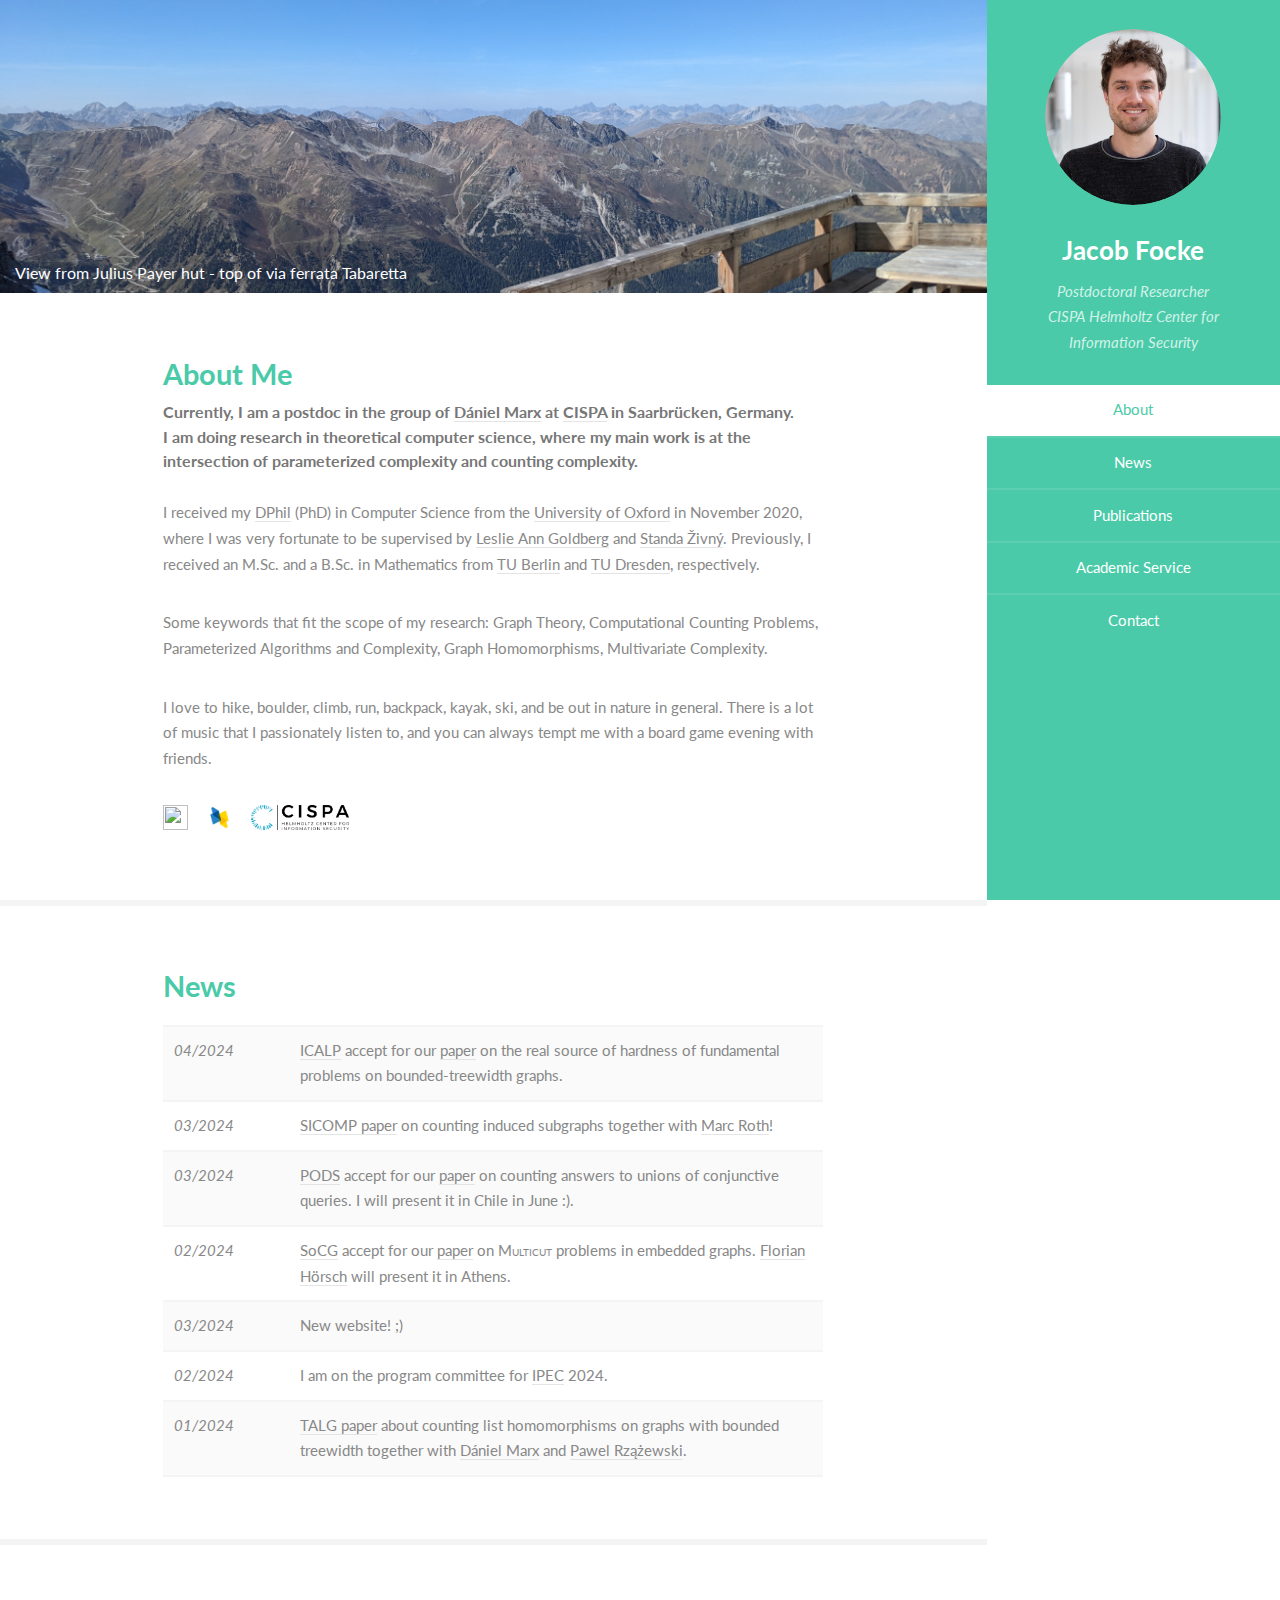
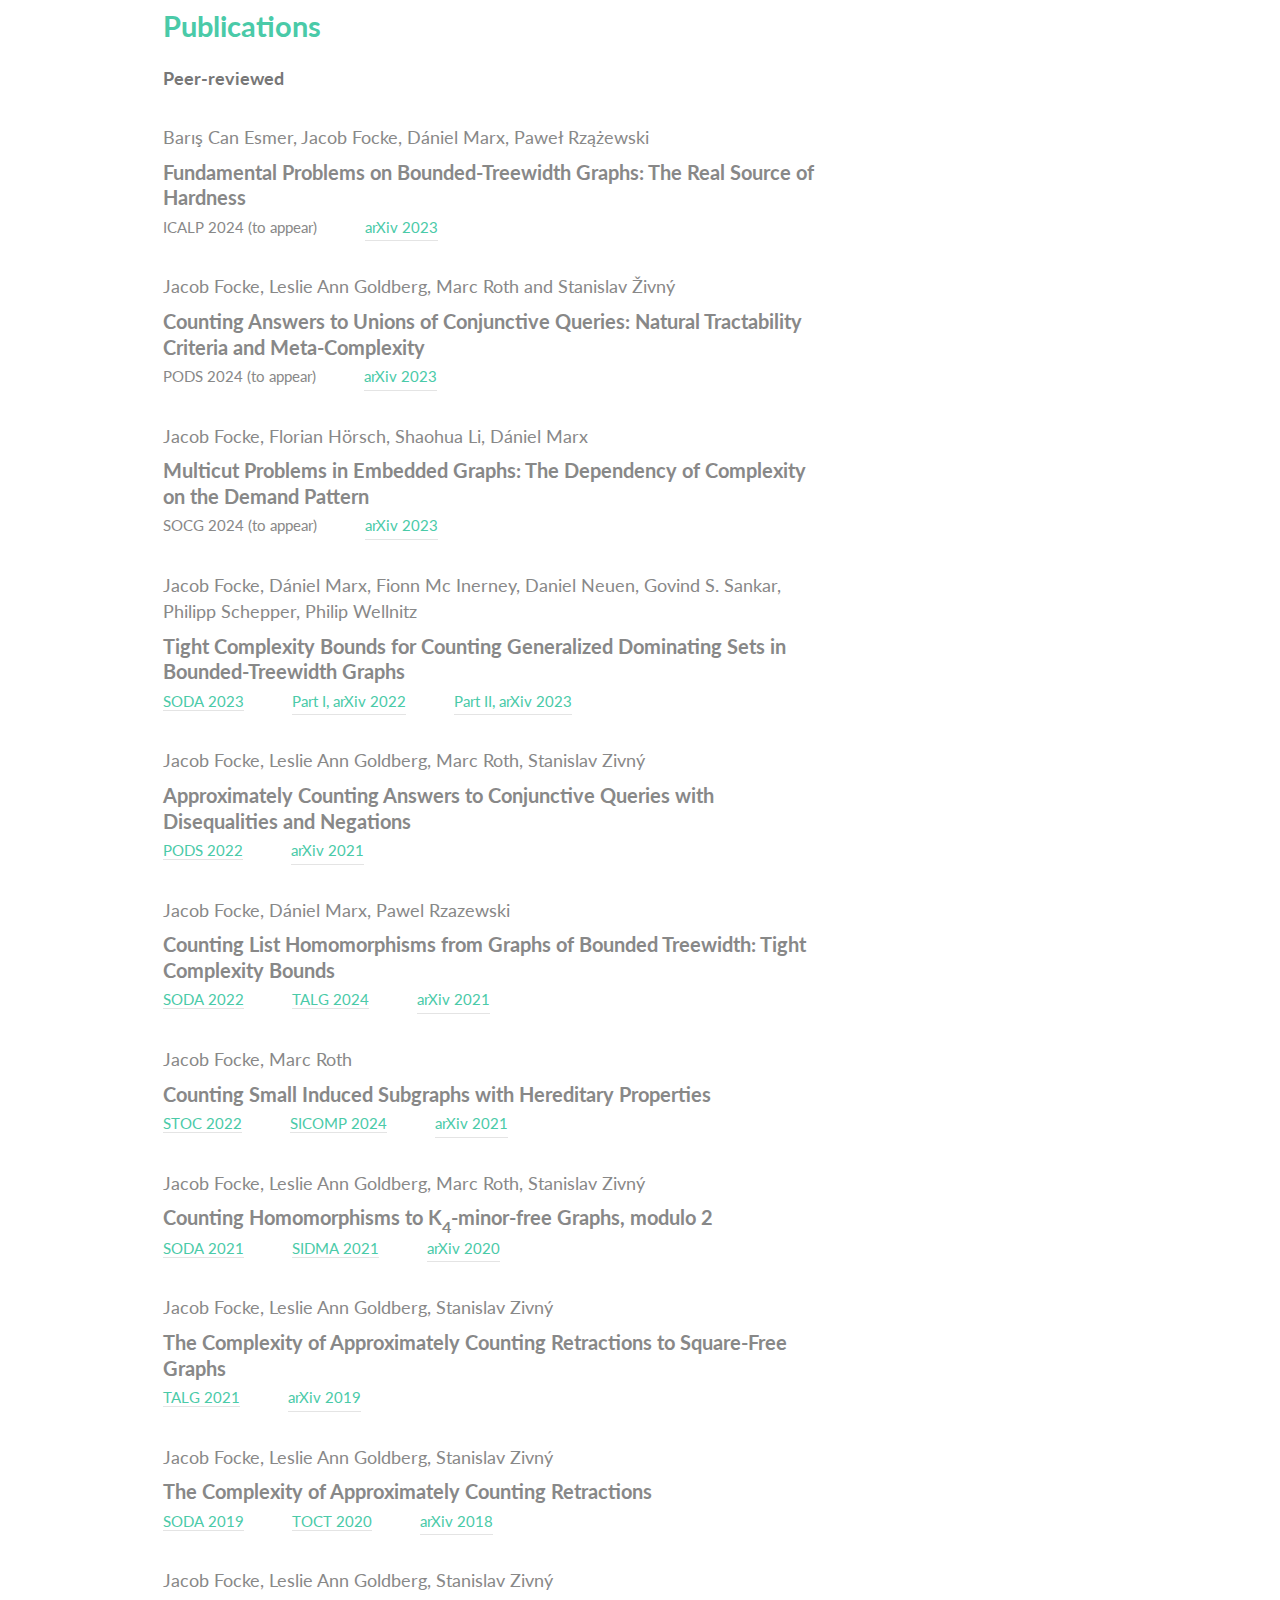
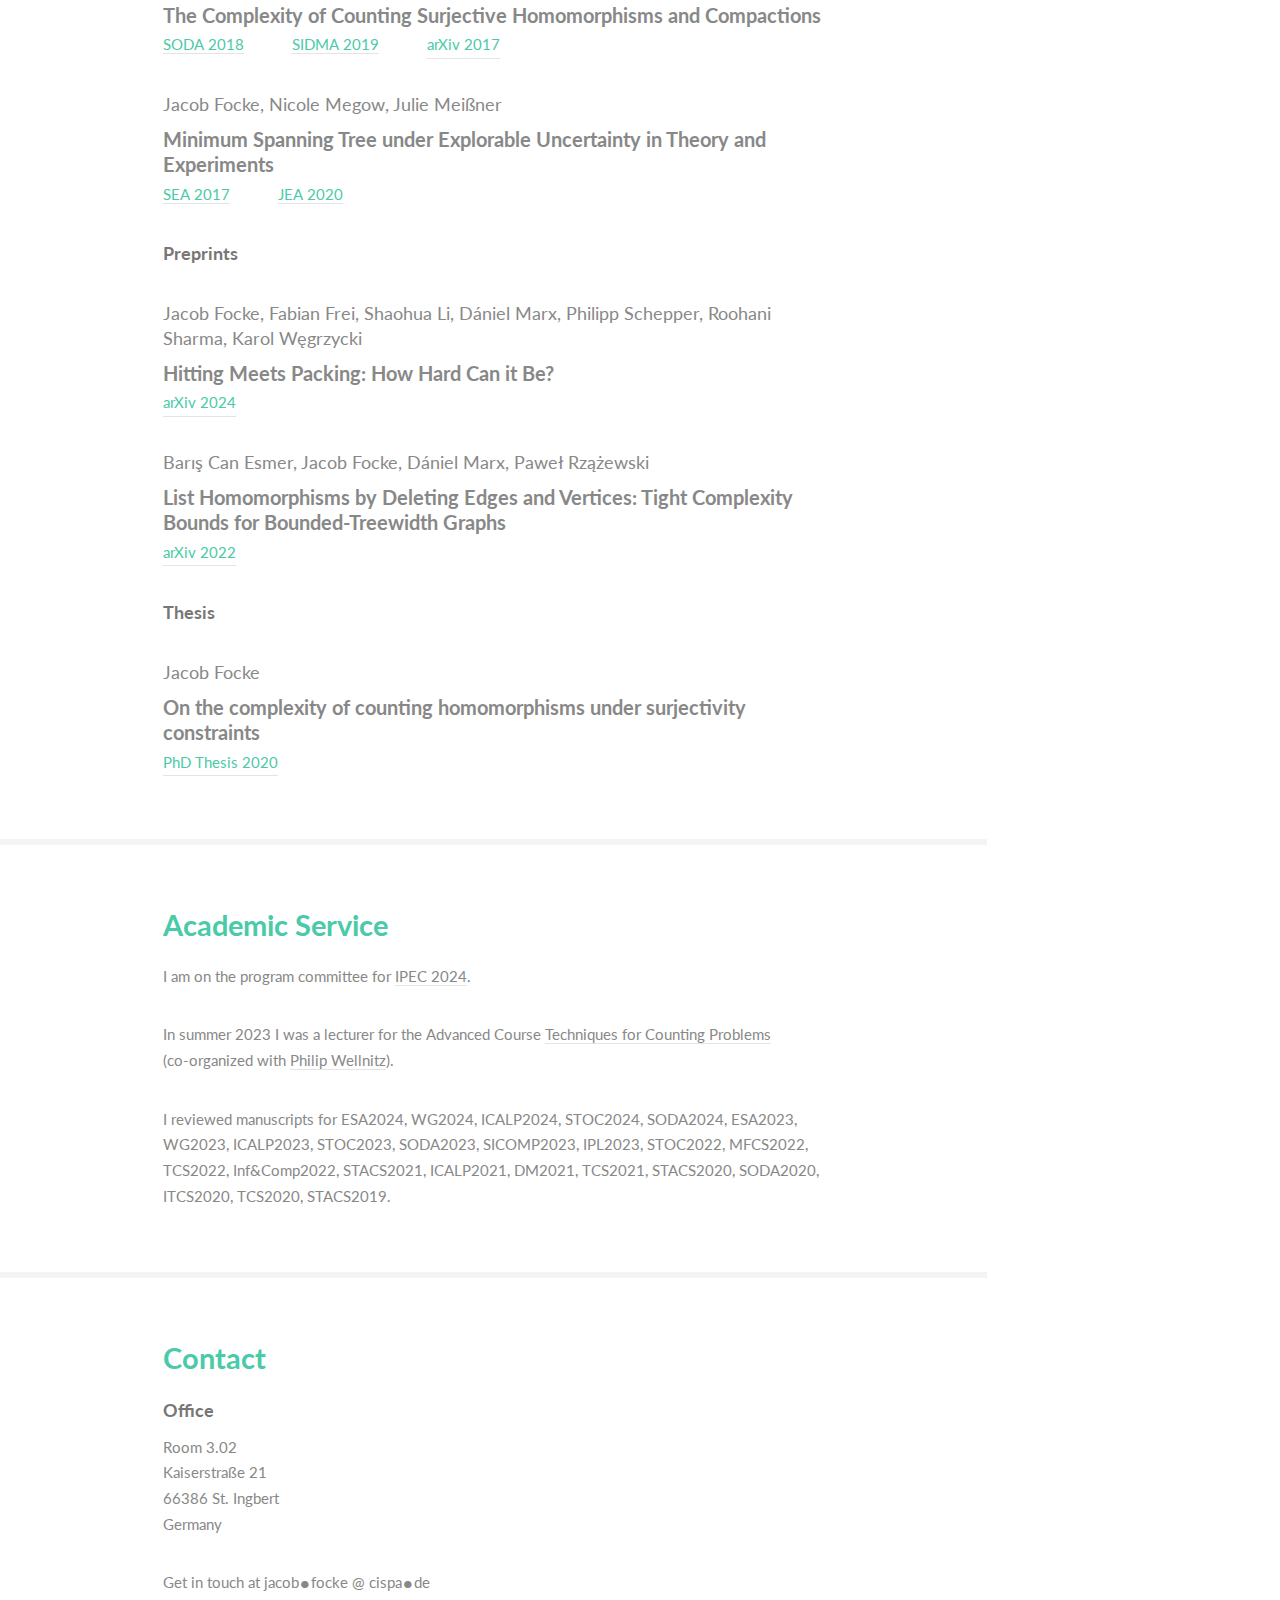
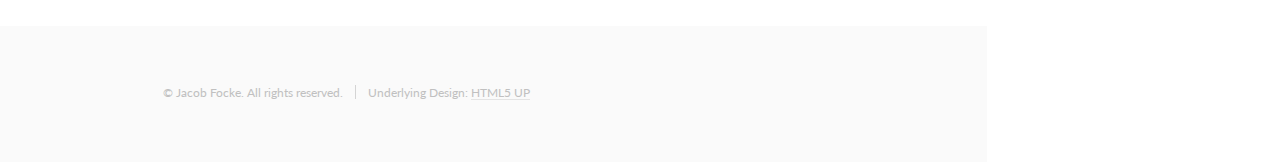
==== index.html @ 2d06ba56 "copyright" ====
<!DOCTYPE HTML>
<!--
	Read Only by HTML5 UP
	html5up.net | @ajlkn
	Free for personal and commercial use under the CCA 3.0 license (html5up.net/license)
-->
<html>
	<head>
		<title>Jacob Focke</title>
		<meta name="description" content="Jacob Focke personal website" />
		<meta name="keywords" content="Jacob Focke, Website, CISPA, Computer Science, Counting, Complexity" />
		<meta name="author" content="Jacob Focke" />
		<meta charset="utf-8" />
		<meta name="viewport" content="width=device-width, initial-scale=1, user-scalable=no" />
		<link rel="stylesheet" href="assets/css/main.css" />
	</head>
	<body class="is-preload">

		<!-- Header -->
			<section id="header">
				<header>
					<span class="image avatar"><img src="images/jpic.jpg" alt="" /></span>
					<h1 id="logo"><a href="#">Jacob Focke</a></h1>
					<p>Postdoctoral Researcher<br />
					CISPA Helmholtz Center for Information Security </p>
				</header>
				<nav id="nav">
					<ul>
						<li><a href="#about" class="active">About</a></li>
						<li><a href="#news">News</a></li>
						<li><a href="#publications">Publications</a></li>
						<li><a href="#service">Academic Service</a></li>
						<li><a href="#contact">Contact</a></li>
					</ul>
				</nav>
				<!--
				<footer>
					
				</footer>
				-->
			</section>

		<!-- Wrapper -->
			<div id="wrapper">

				<!-- Main -->
					<div id="main">

						<!-- About Me -->
							<section id="about">
								<div class="image main" data-position="center">
									<img src="images/banner2.jpg" alt="" />
									<div class="banner-caption">View from Julius Payer hut - top of via ferrata Tabaretta</div>
								</div>
								<div class="container">
									<header class="major">
										<h3>About Me</h3>
										<p>Currently, I am a postdoc in the group of <a href="https://cispa.de/en/people/c01dama">Dániel Marx</a> at <a href="https://cispa.de">CISPA</a> in Saarbrücken, Germany.<br/>
										I am doing research in theoretical computer science, where my main work is at the intersection of parameterized complexity and counting complexity.</p>
									</header>
									<p>I received my <a href="https://www.ox.ac.uk/admissions/graduate/courses/dphil-computer-science">DPhil</a> (PhD) in Computer Science from the <a href="https://www.ox.ac.uk/">University of Oxford</a> in November 2020, where I was very fortunate to be supervised by <a href="https://www.cs.ox.ac.uk/people/leslieann.goldberg">Leslie Ann Goldberg</a> and <a href="https://www.cs.ox.ac.uk/standa.zivny/index.html">Standa Živný</a>. Previously, I received an M.Sc. and a B.Sc. in Mathematics from <a href="https://www.tu.berlin">TU Berlin</a> and <a href="https://tu-dresden.de">TU Dresden</a>, respectively.
									</p>
									<p>
										Some keywords that fit the scope of my research: Graph Theory, Computational Counting Problems, Parameterized Algorithms and Complexity, Graph Homomorphisms, Multivariate Complexity.
									</p>
									<p>
										I love to hike, boulder, climb, run, backpack, kayak, ski, and be out in nature in general. There is a lot of music that I passionately listen to, and you can always tempt me with a board game evening with friends.
									</p>
									<ul class="icons">
										<li><a href="https://scholar.google.co.uk/citations?hl=de&user=lQgPZgQAAAAJ" title="google scholar" target="_blank">
											<img src="https://upload.wikimedia.org/wikipedia/commons/c/c7/Google_Scholar_logo.svg" alt="" style="width:25px; height:25px;"/>
										</a></li>
										<li><a href="https://dblp.uni-trier.de/pid/202/1955.html" title="dblp" target="_blank">
											<img src="images/dblp-logo.png" alt="" style="width:25px; height:25px;"/>
										</a></li>
										<li><a href="https://cispa.de/en/people/c01jafo" title="CISPA" target="_blank">
											<img src="images/cispa-logo.png" alt="" style="height:25px;"/>
										</a></li>
									</ul>
									<!--
										<ul class="feature-icons">
										<li class="icon solid fa-code">Write all the code</li>
										<li class="icon solid fa-cubes">Stack small boxes</li>
										<li class="icon solid fa-book">Read books and stuff</li>
										<li class="icon solid fa-coffee">Drink much coffee</li>
										<li class="icon solid fa-bolt">Lightning bolt</li>
										<li class="icon solid fa-users">Shadow clone technique</li>
										</ul>
									-->
								</div>
							</section>


						<!-- Publications -->
							<section id="news">
								<div class="container">
									<header class="major">
										<h3>News</h3>
									</header>
									<table>
										<tr align="left">
											<td>
												<span class="newsdate">04/2024</span>
											</td>
											<td>
												<a href="https://compose.ioc.ee/icalp2024/#icalp" target="_blank">ICALP</a> accept for our <a href="https://arxiv.org/abs/2311.10634" target="_blank">paper</a> on the real source of hardness of fundamental problems on bounded-treewidth graphs.
											</td>
										</tr>
										<tr align="left">
											<td>
												<span class="newsdate">03/2024</span>
											</td>
											<td>
												<a href="https://doi.org/10.1137/22M1512211" target="_blank">SICOMP paper</a> on counting induced subgraphs together with <a href="https://www.roth-marc.com/" target="_blank">Marc Roth</a>!
											</td>
										</tr>
										<tr align="left">
											<td>
												<span class="newsdate">03/2024</span>
											</td>
											<td>
												<a href="https://2024.sigmod.org/" target="_blank">PODS</a> accept for our <a href="https://arxiv.org/abs/2311.10634" target="_blank">paper</a> on counting answers to unions of conjunctive queries. I will present it in Chile in June :).
											</td>
										</tr>
										<tr align="left">
											<td>
												<span class="newsdate">02/2024</span>
											</td>
											<td>
												<a href="https://socg24.athenarc.gr/socg.html" target="_blank">SoCG</a> accept for our <a href="https://arxiv.org/abs/2312.11086" target="_blank">paper</a> on <span style="font-variant: small-caps;">Multicut</span> problems in embedded graphs. <a href="https://cispa.de/de/people/c01flho" target="_blank">Florian Hörsch</a> will present it in Athens.
											</td>
										</tr>
										<tr align="left">
											<td>
												<span class="newsdate">03/2024</span>
											</td>
											<td>
												New website! ;)
											</td>
										</tr>
										<tr align="left">
											<td>
												<span class="newsdate">02/2024</span>
											</td>
											<td>
												I am on the program committee for <a href="https://algo-conference.org/2024/ipec" target="_blank">IPEC</a> 2024.
											</td>
										</tr>
										<tr align="left">
											<td>
												<span class="newsdate">01/2024</span>
											</td>
											<td>
												<a href="https://dl.acm.org/doi/10.1145/3640814" target="_blank">TALG paper</a> about counting list homomorphisms on graphs with bounded treewidth together with <a href="https://cispa.de/en/people/c01dama" target="_blank">Dániel Marx</a> and <a href="https://pages.mini.pw.edu.pl/~rzazewskip/www/" target="_blank">Pawel Rzążewski</a>.
											</td>
										</tr>
									</table>
								</div>
							</section>
	
						<!-- Publications -->
							<section id="publications">
								<div class="container">
									<header class="major">
										<h3>Publications</h3>
									</header>
									<h4>Peer-reviewed</h4>
									<p>
										<div class="authors">
											Barış Can Esmer, Jacob Focke, Dániel Marx, Paweł Rzążewski 
										</div>
										<div class="title">
											Fundamental Problems on Bounded-Treewidth Graphs: The Real Source of Hardness
										</div>
										<div class="refs">
											<span class="toappear">ICALP 2024 (to appear)</span>
											<a class="arxiv" href="https://arxiv.org/abs/2402.07331" target="_blank" >arXiv 2023</a>
										</div>
									</p>
									<p>
										<div class="authors">
											Jacob Focke, Leslie Ann Goldberg, Marc Roth and Stanislav Živný 
										</div>
										<div class="title">
											Counting Answers to Unions of Conjunctive Queries: Natural Tractability Criteria and Meta-Complexity
										</div>
										<div class="refs">
											<span class="toappear">PODS 2024 (to appear)</span> 
											<a class="arxiv" href="https://arxiv.org/abs/2311.10634" target="_blank" >arXiv 2023</a>
										</div>
									</p>
									<p>
										<div class="authors">
											Jacob Focke, Florian Hörsch, Shaohua Li, Dániel Marx 
										</div>
										<div class="title">
											Multicut Problems in Embedded Graphs: The Dependency of Complexity on the Demand Pattern
										</div>
										<div class="refs">
											<span class="toappear">SOCG 2024 (to appear)</span> 
											<a class="arxiv" href="https://arxiv.org/abs/2312.11086" target="_blank" >arXiv 2023</a>
										</div>
									</p>
									<p>
										<div class="authors">
											Jacob Focke, Dániel Marx, Fionn Mc Inerney, Daniel Neuen, Govind S. Sankar, Philipp Schepper, Philip Wellnitz 
										</div>
										<div class="title">
											Tight Complexity Bounds for Counting Generalized Dominating Sets in Bounded-Treewidth Graphs
										</div>
										<div class="refs">
											<span class="conf">
												<a href="https://doi.org/10.1137/1.9781611977554.ch140" target="_blank" >SODA 2023</a>
											</span> 
											<a class="arxiv" href="https://arxiv.org/abs/2211.04278" target="_blank" >Part I, arXiv 2022</a>
											<a class="arxiv" href="https://arxiv.org/abs/2306.03640" target="_blank" >Part II, arXiv 2023</a>
										</div>
									</p>
									<p>
										<div class="authors">
											Jacob Focke, Leslie Ann Goldberg, Marc Roth, Stanislav Zivný 
										</div>
										<div class="title">
											Approximately Counting Answers to Conjunctive Queries with Disequalities and Negations
										</div>
										<div class="refs">
											<span class="conf">
												<a href="https://doi.org/10.1145/3517804.3526231" target="_blank" >PODS 2022</a>
											</span>
											<a class="arxiv" href="https://arxiv.org/abs/2103.12468" target="_blank" >arXiv 2021</a>
										</div>
									</p>
									<p>
										<div class="authors">
											Jacob Focke, Dániel Marx, Pawel Rzazewski 
										</div>
										<div class="title">
											Counting List Homomorphisms from Graphs of Bounded Treewidth: Tight Complexity Bounds
										</div>
										<div class="refs">
											<span class="conf">
												<a href="https://doi.org/10.1137/1.9781611977073.22" target="_blank" >SODA 2022</a>
											</span>
											<span class="journal">
												<a href="https://dl.acm.org/doi/10.1145/3640814" target="_blank" >TALG 2024</a>
											</span>
											<a class="arxiv" href="https://arxiv.org/abs/2107.06889" target="_blank" >arXiv 2021</a>
										</div>
									</p>
									<p>
										<div class="authors">
											Jacob Focke, Marc Roth 
										</div>
										<div class="title">
											Counting Small Induced Subgraphs with Hereditary Properties
										</div>
										<div class="refs">
											<span class="conf">
												<a href="https://doi.org/10.1145/3519935.3520008" target="_blank" >STOC 2022</a>
											</span>
											<span class="journal">
												<a href="https://doi.org/10.1137/22M1512211" target="_blank" >SICOMP 2024</a>
											</span>
											<a class="arxiv" href="https://arxiv.org/abs/2111.02277" target="_blank" >arXiv 2021</a>
										</div>
									</p>
									<p>
										<div class="authors">
											Jacob Focke, Leslie Ann Goldberg, Marc Roth, Stanislav Zivný 
										</div>
										<div class="title">
											Counting Homomorphisms to K<sub>4</sub>-minor-free Graphs, modulo 2
										</div>
										<div class="refs">
											<span class="conf">
												<a href="https://doi.org/10.1137/1.9781611976465.137" target="_blank" >SODA 2021</a>
											</span>
											<span class="journal">
												<a href="https://doi.org/10.1137/20M1382921" target="_blank" >SIDMA 2021</a>
											</span>
											<a class="arxiv" href="https://arxiv.org/abs/2006.16632" target="_blank" >arXiv 2020</a>
										</div>
									</p>
									<p>
										<div class="authors">
											Jacob Focke, Leslie Ann Goldberg, Stanislav Zivný
										</div>
										<div class="title">
											The Complexity of Approximately Counting Retractions to Square-Free Graphs
										</div>
										<div class="refs">
											<span class="journal">
												<a href="https://doi.org/10.1145/3458040" target="_blank" >TALG 2021</a>
											</span>
											<a class="arxiv" href="https://arxiv.org/abs/1907.02319" target="_blank" >arXiv 2019</a>
										</div>
									</p>
									<p>
										<div class="authors">
											Jacob Focke, Leslie Ann Goldberg, Stanislav Zivný
										</div>
										<div class="title">
											The Complexity of Approximately Counting Retractions
										</div>
										<div class="refs">
											<span class="conf">
												<a href="https://doi.org/10.1137/1.9781611975482.133" target="_blank" >SODA 2019</a>
											</span>
											<span class="journal">
												<a href="https://doi.org/10.1145/3397472" target="_blank" >TOCT 2020</a>
											</span>
											<a class="arxiv" href="https://arxiv.org/abs/1807.00590" target="_blank" >arXiv 2018</a>
										</div>
									</p>
									<p>
										<div class="authors">
											Jacob Focke, Leslie Ann Goldberg, Stanislav Zivný
										</div>
										<div class="title">
											The Complexity of Counting Surjective Homomorphisms and Compactions
										</div>
										<div class="refs">
											<span class="conf">
												<a href="https://doi.org/10.1137/1.9781611975031.116" target="_blank" >SODA 2018</a>
											</span>
											<span class="journal">
												<a href="https://doi.org/10.1137/17M1153182" target="_blank" >SIDMA 2019</a>
											</span>
											<a class="arxiv" href="https://arxiv.org/abs/1706.08786" target="_blank" >arXiv 2017</a>
										</div>
									</p>
									<p>
										<div class="authors">
											Jacob Focke, Nicole Megow, Julie Meißner
										</div>
										<div class="title">
											Minimum Spanning Tree under Explorable Uncertainty in Theory and Experiments
										</div>
										<div class="refs">
											<span class="conf">
												<a href="https://doi.org/10.4230/LIPIcs.SEA.2017.22" target="_blank" >SEA 2017</a>
											</span>
											<span class="journal">
												<a href="https://doi.org/10.1145/3422371" target="_blank" >JEA 2020</a>
											</span>
										</div>
									</p>
								
							<!-- PREPRINTS -->
									<h4>Preprints</h4>
									<p>
										<div class="authors">
											Jacob Focke, Fabian Frei, Shaohua Li, Dániel Marx, Philipp Schepper, Roohani Sharma, Karol Węgrzycki 
										</div>
										<div class="title">
											Hitting Meets Packing: How Hard Can it Be?
										</div>
										<div class="refs">
											<a class="arxiv" href="https://arxiv.org/abs/2402.14927" target="_blank" >arXiv 2024</a>
										</div>
									</p>
									<p>
										<div class="authors">
											Barış Can Esmer, Jacob Focke, Dániel Marx, Paweł Rzążewski 
										</div>
										<div class="title">
											List Homomorphisms by Deleting Edges and Vertices: Tight Complexity Bounds for Bounded-Treewidth Graphs
										</div>
										<div class="refs">
											<a class="arxiv" href="https://arxiv.org/abs/2210.10677" target="_blank" >arXiv 2022</a>
										</div>
									</p>
								
								<h4>Thesis</h4>
									<p>
										<div class="authors">
											Jacob Focke
										</div>
										<div class="title">
											On the complexity of counting homomorphisms under surjectivity constraints
										</div>
										<div class="refs">
											<a class="arxiv" href="https://ora.ox.ac.uk/objects/uuid:500fc9c0-00ee-4aa9-8019-c5e19c2759ba" target="_blank" >PhD Thesis 2020</a>
										</div>
									</p>
								
								</div>
							</section>
						
						<!-- Contact -->
						<section id="service">
							<div class="container">
								<header class="major">
									<h3>Academic Service</h3>
								</header>
								<p> 
									I am on the program committee for <a href="https://algo-conference.org/2024/ipec">IPEC 2024</a>.
								</p>
								<p> 
									In summer 2023 I was a lecturer for the Advanced Course <a href="https://www.mpi-inf.mpg.de/departments/algorithms-complexity/teaching/summer23/counting">Techniques for Counting Problems</a> <br />
									(co-organized with <a href="https://people.mpi-inf.mpg.de/~wellnitz/">Philip Wellnitz</a>).
								</p>
								<p> 
									I reviewed manuscripts for ESA2024, WG2024, ICALP2024, STOC2024, SODA2024, ESA2023, WG2023, ICALP2023, STOC2023, SODA2023, SICOMP2023, IPL2023, STOC2022, MFCS2022, TCS2022, Inf&Comp2022, STACS2021, ICALP2021, DM2021, TCS2021, STACS2020, SODA2020, ITCS2020, TCS2020, STACS2019.
								</p>
							</div>
						</section>
						
						
						<!-- Contact -->
							<section id="contact">
								<div class="container">
									<header class="major">
										<h3>Contact</h3>
									</header>
									<h4>Office</h4>
									<p> Room 3.02 <br />
									Kaiserstraße 21 <br />
									66386 St. Ingbert <br />
									Germany	</p>
								
									<span class="dummy">Get in touch at jacob</span><span class="dot">•</span><span class="dummy">focke @ </span><span class="dummy" style="display: none" aria-hidden="true">DISTRACT THE  BOTS</span>cispa</span><span class="dot">•</span><span class="dummy">de</span>
								</div>
							</section>

					<!-- Four -->
					<!--
						<section id="four">
							<div class="container">
								<h3>A Few Accomplishments</h3>
								<p>Integer eu ante ornare amet commetus vestibulum blandit integer in curae ac faucibus integer non. Adipiscing cubilia elementum integer. Integer eu ante ornare amet commetus.</p>
								<div class="features">
									<article>
										<a href="#" class="image"><img src="images/pic01.jpg" alt="" /></a>
											<div class="inner">
												<h4>Possibly broke spacetime</h4>
												<p>Integer eu ante ornare amet commetus vestibulum blandit integer in curae ac faucibus integer adipiscing ornare amet.</p>
											</div>
										</article>
										<article>
											<a href="#" class="image"><img src="images/pic02.jpg" alt="" /></a>
												<div class="inner">
													<h4>Terraformed a small moon</h4>
													<p>Integer eu ante ornare amet commetus vestibulum blandit integer in curae ac faucibus integer adipiscing ornare amet.</p>
												</div>
											</article>
											<article>
												<a href="#" class="image"><img src="images/pic03.jpg" alt="" /></a>
													<div class="inner">
														<h4>Snapped dark matter in the wild</h4>
														<p>Integer eu ante ornare amet commetus vestibulum blandit integer in curae ac faucibus integer adipiscing ornare amet.</p>
													</div>
												</article>
											</div>
										</div>
									</section>
						-->	
									
						<!-- Five -->
						<!--
							<section id="five">
								<div class="container">
									<h3>Elements</h3>

									<section>
										<h4>Text</h4>
										<p>This is <b>bold</b> and this is <strong>strong</strong>. This is <i>italic</i> and this is <em>emphasized</em>.
										This is <sup>superscript</sup> text and this is <sub>subscript</sub> text.
										This is <u>underlined</u> and this is code: <code>for (;;) { ... }</code>. Finally, <a href="#">this is a link</a>.</p>
										<hr />
										<header>
											<h4>Heading with a Subtitle</h4>
											<p>Lorem ipsum dolor sit amet nullam id egestas urna aliquam</p>
										</header>
										<p>Nunc lacinia ante nunc ac lobortis. Interdum adipiscing gravida odio porttitor sem non mi integer non faucibus ornare mi ut ante amet placerat aliquet. Volutpat eu sed ante lacinia sapien lorem accumsan varius montes viverra nibh in adipiscing blandit tempus accumsan.</p>
										<header>
											<h5>Heading with a Subtitle</h5>
											<p>Lorem ipsum dolor sit amet nullam id egestas urna aliquam</p>
										</header>
										<p>Nunc lacinia ante nunc ac lobortis. Interdum adipiscing gravida odio porttitor sem non mi integer non faucibus ornare mi ut ante amet placerat aliquet. Volutpat eu sed ante lacinia sapien lorem accumsan varius montes viverra nibh in adipiscing blandit tempus accumsan.</p>
										<hr />
										<h2>Heading Level 2</h2>
										<h3>Heading Level 3</h3>
										<h4>Heading Level 4</h4>
										<h5>Heading Level 5</h5>
										<h6>Heading Level 6</h6>
										<hr />
										<h5>Blockquote</h5>
										<blockquote>Fringilla nisl. Donec accumsan interdum nisi, quis tincidunt felis sagittis eget tempus euismod. Vestibulum ante ipsum primis in faucibus vestibulum. Blandit adipiscing eu felis iaculis volutpat ac adipiscing accumsan faucibus. Vestibulum ante ipsum primis in faucibus lorem ipsum dolor sit amet nullam adipiscing eu felis.</blockquote>
										<h5>Preformatted</h5>
										<pre><code>i = 0;

while (!deck.isInOrder()) {
    print 'Iteration ' + i;
    deck.shuffle();
    i++;
}

print 'It took ' + i + ' iterations to sort the deck.';</code></pre>
									</section>

									<section>
										<h4>Lists</h4>
										<div class="row">
											<div class="col-6 col-12-xsmall">
												<h5>Unordered</h5>
												<ul>
													<li>Dolor pulvinar etiam magna etiam.</li>
													<li>Sagittis adipiscing lorem eleifend.</li>
													<li>Felis enim feugiat dolore viverra.</li>
												</ul>
												<h5>Alternate</h5>
												<ul class="alt">
													<li>Dolor pulvinar etiam magna etiam.</li>
													<li>Sagittis adipiscing lorem eleifend.</li>
													<li>Felis enim feugiat dolore viverra.</li>
												</ul>
											</div>
											<div class="col-6 col-12-xsmall">
												<h5>Ordered</h5>
												<ol>
													<li>Dolor pulvinar etiam magna etiam.</li>
													<li>Etiam vel felis at lorem sed viverra.</li>
													<li>Felis enim feugiat dolore viverra.</li>
													<li>Dolor pulvinar etiam magna etiam.</li>
													<li>Etiam vel felis at lorem sed viverra.</li>
													<li>Felis enim feugiat dolore viverra.</li>
												</ol>
												<h5>Icons</h5>
												<ul class="icons">
													<li><a href="#" class="icon brands fa-twitter"><span class="label">Twitter</span></a></li>
													<li><a href="#" class="icon brands fa-facebook-f"><span class="label">Facebook</span></a></li>
													<li><a href="#" class="icon brands fa-instagram"><span class="label">Instagram</span></a></li>
													<li><a href="#" class="icon brands fa-github"><span class="label">Github</span></a></li>
													<li><a href="#" class="icon brands fa-dribbble"><span class="label">Dribbble</span></a></li>
													<li><a href="#" class="icon brands fa-tumblr"><span class="label">Tumblr</span></a></li>
												</ul>
											</div>
										</div>
										<h5>Actions</h5>
										<ul class="actions">
											<li><a href="#" class="button primary">Default</a></li>
											<li><a href="#" class="button">Default</a></li>
											<li><a href="#" class="button alt">Default</a></li>
										</ul>
										<ul class="actions small">
											<li><a href="#" class="button primary small">Small</a></li>
											<li><a href="#" class="button small">Small</a></li>
											<li><a href="#" class="button alt small">Small</a></li>
										</ul>
										<div class="row">
											<div class="col-3 col-6-medium col-12-xsmall">
												<ul class="actions stacked">
													<li><a href="#" class="button primary">Default</a></li>
													<li><a href="#" class="button">Default</a></li>
													<li><a href="#" class="button alt">Default</a></li>
												</ul>
											</div>
											<div class="col-3 col-6 col-12-xsmall">
												<ul class="actions stacked">
													<li><a href="#" class="button primary small">Small</a></li>
													<li><a href="#" class="button small">Small</a></li>
													<li><a href="#" class="button alt small">Small</a></li>
												</ul>
											</div>
											<div class="col-3 col-6-medium col-12-xsmall">
												<ul class="actions stacked">
													<li><a href="#" class="button primary fit">Default</a></li>
													<li><a href="#" class="button fit">Default</a></li>
													<li><a href="#" class="button alt fit">Default</a></li>
												</ul>
											</div>
											<div class="col-3 col-6-medium col-12-xsmall">
												<ul class="actions stacked">
													<li><a href="#" class="button primary small fit">Small</a></li>
													<li><a href="#" class="button small fit">Small</a></li>
													<li><a href="#" class="button alt small fit">Small</a></li>
												</ul>
											</div>
										</div>
									</section>

									<section>
										<h4>Table</h4>
										<h5>Default</h5>
										<div class="table-wrapper">
											<table>
												<thead>
													<tr>
														<th>Name</th>
														<th>Description</th>
														<th>Price</th>
													</tr>
												</thead>
												<tbody>
													<tr>
														<td>Item One</td>
														<td>Ante turpis integer aliquet porttitor.</td>
														<td>29.99</td>
													</tr>
													<tr>
														<td>Item Two</td>
														<td>Vis ac commodo adipiscing arcu aliquet.</td>
														<td>19.99</td>
													</tr>
													<tr>
														<td>Item Three</td>
														<td> Morbi faucibus arcu accumsan lorem.</td>
														<td>29.99</td>
													</tr>
													<tr>
														<td>Item Four</td>
														<td>Vitae integer tempus condimentum.</td>
														<td>19.99</td>
													</tr>
													<tr>
														<td>Item Five</td>
														<td>Ante turpis integer aliquet porttitor.</td>
														<td>29.99</td>
													</tr>
												</tbody>
												<tfoot>
													<tr>
														<td colspan="2"></td>
														<td>100.00</td>
													</tr>
												</tfoot>
											</table>
										</div>

										<h5>Alternate</h5>
										<div class="table-wrapper">
											<table class="alt">
												<thead>
													<tr>
														<th>Name</th>
														<th>Description</th>
														<th>Price</th>
													</tr>
												</thead>
												<tbody>
													<tr>
														<td>Item One</td>
														<td>Ante turpis integer aliquet porttitor.</td>
														<td>29.99</td>
													</tr>
													<tr>
														<td>Item Two</td>
														<td>Vis ac commodo adipiscing arcu aliquet.</td>
														<td>19.99</td>
													</tr>
													<tr>
														<td>Item Three</td>
														<td> Morbi faucibus arcu accumsan lorem.</td>
														<td>29.99</td>
													</tr>
													<tr>
														<td>Item Four</td>
														<td>Vitae integer tempus condimentum.</td>
														<td>19.99</td>
													</tr>
													<tr>
														<td>Item Five</td>
														<td>Ante turpis integer aliquet porttitor.</td>
														<td>29.99</td>
													</tr>
												</tbody>
												<tfoot>
													<tr>
														<td colspan="2"></td>
														<td>100.00</td>
													</tr>
												</tfoot>
											</table>
										</div>
									</section>

									<section>
										<h4>Buttons</h4>
										<ul class="actions">
											<li><a href="#" class="button primary">Primary</a></li>
											<li><a href="#" class="button">Default</a></li>
											<li><a href="#" class="button alt">Alternate</a></li>
										</ul>
										<ul class="actions">
											<li><a href="#" class="button primary large">Large</a></li>
											<li><a href="#" class="button">Default</a></li>
											<li><a href="#" class="button alt small">Small</a></li>
										</ul>
										<ul class="actions fit">
											<li><a href="#" class="button primary fit">Fit</a></li>
											<li><a href="#" class="button fit">Fit</a></li>
											<li><a href="#" class="button alt fit">Fit</a></li>
										</ul>
										<ul class="actions fit small">
											<li><a href="#" class="button primary fit small">Fit + Small</a></li>
											<li><a href="#" class="button fit small">Fit + Small</a></li>
											<li><a href="#" class="button alt fit small">Fit + Small</a></li>
										</ul>
										<ul class="actions">
											<li><a href="#" class="button primary icon solid fa-download">Icon</a></li>
											<li><a href="#" class="button icon solid fa-download">Icon</a></li>
											<li><a href="#" class="button alt icon solid fa-check">Icon</a></li>
										</ul>
										<ul class="actions">
											<li><span class="button primary disabled">Primary</span></li>
											<li><span class="button disabled">Default</span></li>
											<li><span class="button alt disabled">Alternate</span></li>
										</ul>
									</section>

									<section>
										<h4>Form</h4>
										<form method="post" action="#">
											<div class="row gtr-uniform">
												<div class="col-6 col-12-xsmall">
													<input type="text" name="demo-name" id="demo-name" value="" placeholder="Name" />
												</div>
												<div class="col-6 col-12-xsmall">
													<input type="email" name="demo-email" id="demo-email" value="" placeholder="Email" />
												</div>
												<div class="col-12">
													<select name="demo-category" id="demo-category">
														<option value="">- Category -</option>
														<option value="1">Manufacturing</option>
														<option value="1">Shipping</option>
														<option value="1">Administration</option>
														<option value="1">Human Resources</option>
													</select>
												</div>
												<div class="col-4 col-12-medium">
													<input type="radio" id="demo-priority-low" name="demo-priority" checked>
													<label for="demo-priority-low">Low Priority</label>
												</div>
												<div class="col-4 col-12-medium">
													<input type="radio" id="demo-priority-normal" name="demo-priority">
													<label for="demo-priority-normal">Normal Priority</label>
												</div>
												<div class="col-4 col-12-medium">
													<input type="radio" id="demo-priority-high" name="demo-priority">
													<label for="demo-priority-high">High Priority</label>
												</div>
												<div class="col-6 col-12-medium">
													<input type="checkbox" id="demo-copy" name="demo-copy">
													<label for="demo-copy">Email me a copy of this message</label>
												</div>
												<div class="col-6 col-12-medium">
													<input type="checkbox" id="demo-human" name="demo-human" checked>
													<label for="demo-human">I am a human and not a robot</label>
												</div>
												<div class="col-12">
													<textarea name="demo-message" id="demo-message" placeholder="Enter your message" rows="6"></textarea>
												</div>
												<div class="col-12">
													<ul class="actions">
														<li><input type="submit" value="Send Message" /></li>
														<li><input type="reset" value="Reset" class="alt" /></li>
													</ul>
												</div>
											</div>
										</form>
									</section>

									<section>
										<h4>Image</h4>
										<h5>Fit</h5>
										<span class="image fit"><img src="images/banner.jpg" alt="" /></span>
										<div class="box alt">
											<div class="row gtr-50 gtr-uniform">
												<div class="col-4"><span class="image fit"><img src="images/pic01.jpg" alt="" /></span></div>
												<div class="col-4"><span class="image fit"><img src="images/pic02.jpg" alt="" /></span></div>
												<div class="col-4"><span class="image fit"><img src="images/pic03.jpg" alt="" /></span></div>
												<div class="col-4"><span class="image fit"><img src="images/pic02.jpg" alt="" /></span></div>
												<div class="col-4"><span class="image fit"><img src="images/pic03.jpg" alt="" /></span></div>
												<div class="col-4"><span class="image fit"><img src="images/pic01.jpg" alt="" /></span></div>
												<div class="col-4"><span class="image fit"><img src="images/pic03.jpg" alt="" /></span></div>
												<div class="col-4"><span class="image fit"><img src="images/pic01.jpg" alt="" /></span></div>
												<div class="col-4"><span class="image fit"><img src="images/pic02.jpg" alt="" /></span></div>
											</div>
										</div>
										<h5>Left &amp; Right</h5>
										<p><span class="image left"><img src="images/avatar.jpg" alt="" /></span>Fringilla nisl. Donec accumsan interdum nisi, quis tincidunt felis sagittis eget. tempus euismod. Vestibulum ante ipsum primis in faucibus vestibulum. Blandit adipiscing eu felis iaculis volutpat ac adipiscing accumsan eu faucibus. Integer ac pellentesque praesent tincidunt felis sagittis eget. tempus euismod. Vestibulum ante ipsum primis in faucibus vestibulum. Blandit adipiscing eu felis iaculis volutpat ac adipiscing accumsan eu faucibus. Integer ac pellentesque praesent. Donec accumsan interdum nisi, quis tincidunt felis sagittis eget. tempus euismod. Vestibulum ante ipsum primis in faucibus vestibulum. Blandit adipiscing eu felis iaculis volutpat ac adipiscing accumsan eu faucibus. Integer ac pellentesque praesent tincidunt felis sagittis eget. tempus euismod. Vestibulum ante ipsum primis in faucibus vestibulum. Blandit adipiscing eu felis iaculis volutpat ac adipiscing accumsan eu faucibus. Integer ac pellentesque praesent.</p>
										<p><span class="image right"><img src="images/avatar.jpg" alt="" /></span>Fringilla nisl. Donec accumsan interdum nisi, quis tincidunt felis sagittis eget. tempus euismod. Vestibulum ante ipsum primis in faucibus vestibulum. Blandit adipiscing eu felis iaculis volutpat ac adipiscing accumsan eu faucibus. Integer ac pellentesque praesent tincidunt felis sagittis eget. tempus euismod. Vestibulum ante ipsum primis in faucibus vestibulum. Blandit adipiscing eu felis iaculis volutpat ac adipiscing accumsan eu faucibus. Integer ac pellentesque praesent. Donec accumsan interdum nisi, quis tincidunt felis sagittis eget. tempus euismod. Vestibulum ante ipsum primis in faucibus vestibulum. Blandit adipiscing eu felis iaculis volutpat ac adipiscing accumsan eu faucibus. Integer ac pellentesque praesent tincidunt felis sagittis eget. tempus euismod. Vestibulum ante ipsum primis in faucibus vestibulum. Blandit adipiscing eu felis iaculis volutpat ac adipiscing accumsan eu faucibus. Integer ac pellentesque praesent.</p>
									</section>

								</div>
							</section>
						-->

					</div>

				<!-- Footer -->
					<section id="footer">
						<div class="container">
							<ul class="copyright">
								<li>&copy; Jacob Focke. All rights reserved.</li><li>Underlying Design: <a href="http://html5up.net">HTML5 UP</a></li>
							</ul>
						</div>
					</section>

			</div>

		<!-- Scripts -->
			<script src="assets/js/jquery.min.js"></script>
			<script src="assets/js/jquery.scrollex.min.js"></script>
			<script src="assets/js/jquery.scrolly.min.js"></script>
			<script src="assets/js/browser.min.js"></script>
			<script src="assets/js/breakpoints.min.js"></script>
			<script src="assets/js/util.js"></script>
			<script src="assets/js/main.js"></script>

	</body>
</html>
---- assets/css/main.css ----
@import url("fontawesome-all.min.css");
@import url("https://fonts.googleapis.com/css?family=Lato:400,400italic,700,700italic|Source+Code+Pro:400");

/*
	Read Only by HTML5 UP
	html5up.net | @ajlkn
	Free for personal and commercial use under the CCA 3.0 license (html5up.net/license)
*/

html, body, div, span, applet, object,
iframe, h1, h2, h3, h4, h5, h6, p, blockquote,
pre, a, abbr, acronym, address, big, cite,
code, del, dfn, em, img, ins, kbd, q, s, samp,
small, strike, strong, sub, sup, tt, var, b,
u, i, center, dl, dt, dd, ol, ul, li, fieldset,
form, label, legend, table, caption, tbody,
tfoot, thead, tr, th, td, article, aside,
canvas, details, embed, figure, figcaption,
footer, header, hgroup, menu, nav, output, ruby,
section, summary, time, mark, audio, video {
	margin: 0;
	padding: 0;
	border: 0;
	font-size: 100%;
	font: inherit;
	vertical-align: baseline;}

article, aside, details, figcaption, figure,
footer, header, hgroup, menu, nav, section {
	display: block;}

body {
	line-height: 1;
}

ol, ul {
	list-style: none;
}

blockquote, q {
	quotes: none;
}

	blockquote:before, blockquote:after, q:before, q:after {
		content: '';
		content: none;
	}

table {
	border-collapse: collapse;
	border-spacing: 0;
}

body {
	-webkit-text-size-adjust: none;
}

mark {
	background-color: transparent;
	color: inherit;
}

input::-moz-focus-inner {
	border: 0;
	padding: 0;
}

input, select, textarea {
	-moz-appearance: none;
	-webkit-appearance: none;
	-ms-appearance: none;
	appearance: none;
}

/* Basic */

	html {
		box-sizing: border-box;
	}

	*, *:before, *:after {
		box-sizing: inherit;
	}

	body {
		background: #fff;
	}

		body.is-preload *, body.is-preload *:before, body.is-preload *:after {
			-moz-animation: none !important;
			-webkit-animation: none !important;
			-ms-animation: none !important;
			animation: none !important;
			-moz-transition: none !important;
			-webkit-transition: none !important;
			-ms-transition: none !important;
			transition: none !important;
		}

	body, input, select, textarea {
		color: #888;
		font-family: "Lato", sans-serif;
		font-size: 16pt;
		font-weight: 400;
		line-height: 1.75em;
	}

	a {
		-moz-transition: color 0.2s ease-in-out, border-color 0.2s ease-in-out;
		-webkit-transition: color 0.2s ease-in-out, border-color 0.2s ease-in-out;
		-ms-transition: color 0.2s ease-in-out, border-color 0.2s ease-in-out;
		transition: color 0.2s ease-in-out, border-color 0.2s ease-in-out;
		border-bottom: solid 1px #e4e4e4;
		color: inherit;
		text-decoration: none;
	}

		a:hover {
			border-bottom-color: transparent;
			color: #4acaa8 !important;
		}

	strong, b {
		color: #777;
		font-weight: 700;
	}

	em, i {
		font-style: italic;
	}

	p {
		margin: 0 0 2.25em 0;
	}

	h1, h2, h3, h4, h5, h6 {
		color: #777;
		font-weight: 700;
		line-height: 1em;
		margin: 0 0 0.5625em 0;
	}

		h1 a, h2 a, h3 a, h4 a, h5 a, h6 a {
			border: 0;
			color: inherit;
			text-decoration: none;
		}

	h2 {
		font-size: 2em;
		line-height: 1.5em;
	}

	h3 {
		font-size: 1.75em;
		line-height: 1.5em;
	}

	h4 {
		font-size: 1.25em;
		line-height: 1.5em;
	}

	h5 {
		font-size: 0.9em;
		line-height: 1.5em;
	}

	h6 {
		font-size: 0.7em;
		line-height: 1.5em;
	}

	sub {
		font-size: 0.8em;
		position: relative;
		top: 0.5em;
	}

	sup {
		font-size: 0.8em;
		position: relative;
		top: -0.5em;
	}

	hr {
		border: 0;
		border-bottom: solid 2px #f4f4f4;
		margin: 2.25em 0;
	}

		hr.major {
			margin: 3.375em 0;
		}

	blockquote {
		border-left: solid 8px #e4e4e4;
		font-style: italic;
		margin: 0 0 2.25em 0;
		padding: 0.5em 0 0.5em 2em;
	}

	code {
		background: #555;
		border-radius: 5px;
		color: #fff;
		font-family: "Source Code Pro", monospace;
		font-size: 0.9em;
		margin: 0 0.25em;
		padding: 0.25em 0.65em;
	}

	pre {
		font-family: "Source Code Pro", monospace;
		font-size: 0.9em;
		margin: 0 0 2.25em 0;
	}

		pre code {
			-webkit-overflow-scrolling: touch;
			display: block;
			line-height: 1.5em;
			overflow-x: auto;
			padding: 1em 1.5em;
		}

	.align-left {
		text-align: left;
	}

	.align-center {
		text-align: center;
	}

	.align-right {
		text-align: right;
	}

/* Row */

	.row {
		display: flex;
		flex-wrap: wrap;
		box-sizing: border-box;
		align-items: stretch;
	}

		.row > * {
			box-sizing: border-box;
		}

		.row.gtr-uniform > * > :last-child {
			margin-bottom: 0;
		}

		.row.aln-left {
			justify-content: flex-start;
		}

		.row.aln-center {
			justify-content: center;
		}

		.row.aln-right {
			justify-content: flex-end;
		}

		.row.aln-top {
			align-items: flex-start;
		}

		.row.aln-middle {
			align-items: center;
		}

		.row.aln-bottom {
			align-items: flex-end;
		}

		.row > .imp {
			order: -1;
		}

		.row > .col-1 {
			width: 8.33333%;
		}

		.row > .off-1 {
			margin-left: 8.33333%;
		}

		.row > .col-2 {
			width: 16.66667%;
		}

		.row > .off-2 {
			margin-left: 16.66667%;
		}

		.row > .col-3 {
			width: 25%;
		}

		.row > .off-3 {
			margin-left: 25%;
		}

		.row > .col-4 {
			width: 33.33333%;
		}

		.row > .off-4 {
			margin-left: 33.33333%;
		}

		.row > .col-5 {
			width: 41.66667%;
		}

		.row > .off-5 {
			margin-left: 41.66667%;
		}

		.row > .col-6 {
			width: 50%;
		}

		.row > .off-6 {
			margin-left: 50%;
		}

		.row > .col-7 {
			width: 58.33333%;
		}

		.row > .off-7 {
			margin-left: 58.33333%;
		}

		.row > .col-8 {
			width: 66.66667%;
		}

		.row > .off-8 {
			margin-left: 66.66667%;
		}

		.row > .col-9 {
			width: 75%;
		}

		.row > .off-9 {
			margin-left: 75%;
		}

		.row > .col-10 {
			width: 83.33333%;
		}

		.row > .off-10 {
			margin-left: 83.33333%;
		}

		.row > .col-11 {
			width: 91.66667%;
		}

		.row > .off-11 {
			margin-left: 91.66667%;
		}

		.row > .col-12 {
			width: 100%;
		}

		.row > .off-12 {
			margin-left: 100%;
		}

		.row.gtr-0 {
			margin-top: 0;
			margin-left: 0em;
		}

			.row.gtr-0 > * {
				padding: 0 0 0 0em;
			}

			.row.gtr-0.gtr-uniform {
				margin-top: 0em;
			}

				.row.gtr-0.gtr-uniform > * {
					padding-top: 0em;
				}

		.row.gtr-25 {
			margin-top: 0;
			margin-left: -0.5em;
		}

			.row.gtr-25 > * {
				padding: 0 0 0 0.5em;
			}

			.row.gtr-25.gtr-uniform {
				margin-top: -0.5em;
			}

				.row.gtr-25.gtr-uniform > * {
					padding-top: 0.5em;
				}

		.row.gtr-50 {
			margin-top: 0;
			margin-left: -1em;
		}

			.row.gtr-50 > * {
				padding: 0 0 0 1em;
			}

			.row.gtr-50.gtr-uniform {
				margin-top: -1em;
			}

				.row.gtr-50.gtr-uniform > * {
					padding-top: 1em;
				}

		.row {
			margin-top: 0;
			margin-left: -2em;
		}

			.row > * {
				padding: 0 0 0 2em;
			}

			.row.gtr-uniform {
				margin-top: -2em;
			}

				.row.gtr-uniform > * {
					padding-top: 2em;
				}

		.row.gtr-150 {
			margin-top: 0;
			margin-left: -3em;
		}

			.row.gtr-150 > * {
				padding: 0 0 0 3em;
			}

			.row.gtr-150.gtr-uniform {
				margin-top: -3em;
			}

				.row.gtr-150.gtr-uniform > * {
					padding-top: 3em;
				}

		.row.gtr-200 {
			margin-top: 0;
			margin-left: -4em;
		}

			.row.gtr-200 > * {
				padding: 0 0 0 4em;
			}

			.row.gtr-200.gtr-uniform {
				margin-top: -4em;
			}

				.row.gtr-200.gtr-uniform > * {
					padding-top: 4em;
				}

		@media screen and (max-width: 1680px) {

			.row {
				display: flex;
				flex-wrap: wrap;
				box-sizing: border-box;
				align-items: stretch;
			}

				.row > * {
					box-sizing: border-box;
				}

				.row.gtr-uniform > * > :last-child {
					margin-bottom: 0;
				}

				.row.aln-left {
					justify-content: flex-start;
				}

				.row.aln-center {
					justify-content: center;
				}

				.row.aln-right {
					justify-content: flex-end;
				}

				.row.aln-top {
					align-items: flex-start;
				}

				.row.aln-middle {
					align-items: center;
				}

				.row.aln-bottom {
					align-items: flex-end;
				}

				.row > .imp-xlarge {
					order: -1;
				}

				.row > .col-1-xlarge {
					width: 8.33333%;
				}

				.row > .off-1-xlarge {
					margin-left: 8.33333%;
				}

				.row > .col-2-xlarge {
					width: 16.66667%;
				}

				.row > .off-2-xlarge {
					margin-left: 16.66667%;
				}

				.row > .col-3-xlarge {
					width: 25%;
				}

				.row > .off-3-xlarge {
					margin-left: 25%;
				}

				.row > .col-4-xlarge {
					width: 33.33333%;
				}

				.row > .off-4-xlarge {
					margin-left: 33.33333%;
				}

				.row > .col-5-xlarge {
					width: 41.66667%;
				}

				.row > .off-5-xlarge {
					margin-left: 41.66667%;
				}

				.row > .col-6-xlarge {
					width: 50%;
				}

				.row > .off-6-xlarge {
					margin-left: 50%;
				}

				.row > .col-7-xlarge {
					width: 58.33333%;
				}

				.row > .off-7-xlarge {
					margin-left: 58.33333%;
				}

				.row > .col-8-xlarge {
					width: 66.66667%;
				}

				.row > .off-8-xlarge {
					margin-left: 66.66667%;
				}

				.row > .col-9-xlarge {
					width: 75%;
				}

				.row > .off-9-xlarge {
					margin-left: 75%;
				}

				.row > .col-10-xlarge {
					width: 83.33333%;
				}

				.row > .off-10-xlarge {
					margin-left: 83.33333%;
				}

				.row > .col-11-xlarge {
					width: 91.66667%;
				}

				.row > .off-11-xlarge {
					margin-left: 91.66667%;
				}

				.row > .col-12-xlarge {
					width: 100%;
				}

				.row > .off-12-xlarge {
					margin-left: 100%;
				}

				.row.gtr-0 {
					margin-top: 0;
					margin-left: 0em;
				}

					.row.gtr-0 > * {
						padding: 0 0 0 0em;
					}

					.row.gtr-0.gtr-uniform {
						margin-top: 0em;
					}

						.row.gtr-0.gtr-uniform > * {
							padding-top: 0em;
						}

				.row.gtr-25 {
					margin-top: 0;
					margin-left: -0.5em;
				}

					.row.gtr-25 > * {
						padding: 0 0 0 0.5em;
					}

					.row.gtr-25.gtr-uniform {
						margin-top: -0.5em;
					}

						.row.gtr-25.gtr-uniform > * {
							padding-top: 0.5em;
						}

				.row.gtr-50 {
					margin-top: 0;
					margin-left: -1em;
				}

					.row.gtr-50 > * {
						padding: 0 0 0 1em;
					}

					.row.gtr-50.gtr-uniform {
						margin-top: -1em;
					}

						.row.gtr-50.gtr-uniform > * {
							padding-top: 1em;
						}

				.row {
					margin-top: 0;
					margin-left: -2em;
				}

					.row > * {
						padding: 0 0 0 2em;
					}

					.row.gtr-uniform {
						margin-top: -2em;
					}

						.row.gtr-uniform > * {
							padding-top: 2em;
						}

				.row.gtr-150 {
					margin-top: 0;
					margin-left: -3em;
				}

					.row.gtr-150 > * {
						padding: 0 0 0 3em;
					}

					.row.gtr-150.gtr-uniform {
						margin-top: -3em;
					}

						.row.gtr-150.gtr-uniform > * {
							padding-top: 3em;
						}

				.row.gtr-200 {
					margin-top: 0;
					margin-left: -4em;
				}

					.row.gtr-200 > * {
						padding: 0 0 0 4em;
					}

					.row.gtr-200.gtr-uniform {
						margin-top: -4em;
					}

						.row.gtr-200.gtr-uniform > * {
							padding-top: 4em;
						}

		}

		@media screen and (max-width: 1280px) {

			.row {
				display: flex;
				flex-wrap: wrap;
				box-sizing: border-box;
				align-items: stretch;
			}

				.row > * {
					box-sizing: border-box;
				}

				.row.gtr-uniform > * > :last-child {
					margin-bottom: 0;
				}

				.row.aln-left {
					justify-content: flex-start;
				}

				.row.aln-center {
					justify-content: center;
				}

				.row.aln-right {
					justify-content: flex-end;
				}

				.row.aln-top {
					align-items: flex-start;
				}

				.row.aln-middle {
					align-items: center;
				}

				.row.aln-bottom {
					align-items: flex-end;
				}

				.row > .imp-large {
					order: -1;
				}

				.row > .col-1-large {
					width: 8.33333%;
				}

				.row > .off-1-large {
					margin-left: 8.33333%;
				}

				.row > .col-2-large {
					width: 16.66667%;
				}

				.row > .off-2-large {
					margin-left: 16.66667%;
				}

				.row > .col-3-large {
					width: 25%;
				}

				.row > .off-3-large {
					margin-left: 25%;
				}

				.row > .col-4-large {
					width: 33.33333%;
				}

				.row > .off-4-large {
					margin-left: 33.33333%;
				}

				.row > .col-5-large {
					width: 41.66667%;
				}

				.row > .off-5-large {
					margin-left: 41.66667%;
				}

				.row > .col-6-large {
					width: 50%;
				}

				.row > .off-6-large {
					margin-left: 50%;
				}

				.row > .col-7-large {
					width: 58.33333%;
				}

				.row > .off-7-large {
					margin-left: 58.33333%;
				}

				.row > .col-8-large {
					width: 66.66667%;
				}

				.row > .off-8-large {
					margin-left: 66.66667%;
				}

				.row > .col-9-large {
					width: 75%;
				}

				.row > .off-9-large {
					margin-left: 75%;
				}

				.row > .col-10-large {
					width: 83.33333%;
				}

				.row > .off-10-large {
					margin-left: 83.33333%;
				}

				.row > .col-11-large {
					width: 91.66667%;
				}

				.row > .off-11-large {
					margin-left: 91.66667%;
				}

				.row > .col-12-large {
					width: 100%;
				}

				.row > .off-12-large {
					margin-left: 100%;
				}

				.row.gtr-0 {
					margin-top: 0;
					margin-left: 0em;
				}

					.row.gtr-0 > * {
						padding: 0 0 0 0em;
					}

					.row.gtr-0.gtr-uniform {
						margin-top: 0em;
					}

						.row.gtr-0.gtr-uniform > * {
							padding-top: 0em;
						}

				.row.gtr-25 {
					margin-top: 0;
					margin-left: -0.375em;
				}

					.row.gtr-25 > * {
						padding: 0 0 0 0.375em;
					}

					.row.gtr-25.gtr-uniform {
						margin-top: -0.375em;
					}

						.row.gtr-25.gtr-uniform > * {
							padding-top: 0.375em;
						}

				.row.gtr-50 {
					margin-top: 0;
					margin-left: -0.75em;
				}

					.row.gtr-50 > * {
						padding: 0 0 0 0.75em;
					}

					.row.gtr-50.gtr-uniform {
						margin-top: -0.75em;
					}

						.row.gtr-50.gtr-uniform > * {
							padding-top: 0.75em;
						}

				.row {
					margin-top: 0;
					margin-left: -1.5em;
				}

					.row > * {
						padding: 0 0 0 1.5em;
					}

					.row.gtr-uniform {
						margin-top: -1.5em;
					}

						.row.gtr-uniform > * {
							padding-top: 1.5em;
						}

				.row.gtr-150 {
					margin-top: 0;
					margin-left: -2.25em;
				}

					.row.gtr-150 > * {
						padding: 0 0 0 2.25em;
					}

					.row.gtr-150.gtr-uniform {
						margin-top: -2.25em;
					}

						.row.gtr-150.gtr-uniform > * {
							padding-top: 2.25em;
						}

				.row.gtr-200 {
					margin-top: 0;
					margin-left: -3em;
				}

					.row.gtr-200 > * {
						padding: 0 0 0 3em;
					}

					.row.gtr-200.gtr-uniform {
						margin-top: -3em;
					}

						.row.gtr-200.gtr-uniform > * {
							padding-top: 3em;
						}

		}

		@media screen and (max-width: 1024px) {

			.row {
				display: flex;
				flex-wrap: wrap;
				box-sizing: border-box;
				align-items: stretch;
			}

				.row > * {
					box-sizing: border-box;
				}

				.row.gtr-uniform > * > :last-child {
					margin-bottom: 0;
				}

				.row.aln-left {
					justify-content: flex-start;
				}

				.row.aln-center {
					justify-content: center;
				}

				.row.aln-right {
					justify-content: flex-end;
				}

				.row.aln-top {
					align-items: flex-start;
				}

				.row.aln-middle {
					align-items: center;
				}

				.row.aln-bottom {
					align-items: flex-end;
				}

				.row > .imp-medium {
					order: -1;
				}

				.row > .col-1-medium {
					width: 8.33333%;
				}

				.row > .off-1-medium {
					margin-left: 8.33333%;
				}

				.row > .col-2-medium {
					width: 16.66667%;
				}

				.row > .off-2-medium {
					margin-left: 16.66667%;
				}

				.row > .col-3-medium {
					width: 25%;
				}

				.row > .off-3-medium {
					margin-left: 25%;
				}

				.row > .col-4-medium {
					width: 33.33333%;
				}

				.row > .off-4-medium {
					margin-left: 33.33333%;
				}

				.row > .col-5-medium {
					width: 41.66667%;
				}

				.row > .off-5-medium {
					margin-left: 41.66667%;
				}

				.row > .col-6-medium {
					width: 50%;
				}

				.row > .off-6-medium {
					margin-left: 50%;
				}

				.row > .col-7-medium {
					width: 58.33333%;
				}

				.row > .off-7-medium {
					margin-left: 58.33333%;
				}

				.row > .col-8-medium {
					width: 66.66667%;
				}

				.row > .off-8-medium {
					margin-left: 66.66667%;
				}

				.row > .col-9-medium {
					width: 75%;
				}

				.row > .off-9-medium {
					margin-left: 75%;
				}

				.row > .col-10-medium {
					width: 83.33333%;
				}

				.row > .off-10-medium {
					margin-left: 83.33333%;
				}

				.row > .col-11-medium {
					width: 91.66667%;
				}

				.row > .off-11-medium {
					margin-left: 91.66667%;
				}

				.row > .col-12-medium {
					width: 100%;
				}

				.row > .off-12-medium {
					margin-left: 100%;
				}

				.row.gtr-0 {
					margin-top: 0;
					margin-left: 0em;
				}

					.row.gtr-0 > * {
						padding: 0 0 0 0em;
					}

					.row.gtr-0.gtr-uniform {
						margin-top: 0em;
					}

						.row.gtr-0.gtr-uniform > * {
							padding-top: 0em;
						}

				.row.gtr-25 {
					margin-top: 0;
					margin-left: -0.375em;
				}

					.row.gtr-25 > * {
						padding: 0 0 0 0.375em;
					}

					.row.gtr-25.gtr-uniform {
						margin-top: -0.375em;
					}

						.row.gtr-25.gtr-uniform > * {
							padding-top: 0.375em;
						}

				.row.gtr-50 {
					margin-top: 0;
					margin-left: -0.75em;
				}

					.row.gtr-50 > * {
						padding: 0 0 0 0.75em;
					}

					.row.gtr-50.gtr-uniform {
						margin-top: -0.75em;
					}

						.row.gtr-50.gtr-uniform > * {
							padding-top: 0.75em;
						}

				.row {
					margin-top: 0;
					margin-left: -1.5em;
				}

					.row > * {
						padding: 0 0 0 1.5em;
					}

					.row.gtr-uniform {
						margin-top: -1.5em;
					}

						.row.gtr-uniform > * {
							padding-top: 1.5em;
						}

				.row.gtr-150 {
					margin-top: 0;
					margin-left: -2.25em;
				}

					.row.gtr-150 > * {
						padding: 0 0 0 2.25em;
					}

					.row.gtr-150.gtr-uniform {
						margin-top: -2.25em;
					}

						.row.gtr-150.gtr-uniform > * {
							padding-top: 2.25em;
						}

				.row.gtr-200 {
					margin-top: 0;
					margin-left: -3em;
				}

					.row.gtr-200 > * {
						padding: 0 0 0 3em;
					}

					.row.gtr-200.gtr-uniform {
						margin-top: -3em;
					}

						.row.gtr-200.gtr-uniform > * {
							padding-top: 3em;
						}

		}

		@media screen and (max-width: 736px) {

			.row {
				display: flex;
				flex-wrap: wrap;
				box-sizing: border-box;
				align-items: stretch;
			}

				.row > * {
					box-sizing: border-box;
				}

				.row.gtr-uniform > * > :last-child {
					margin-bottom: 0;
				}

				.row.aln-left {
					justify-content: flex-start;
				}

				.row.aln-center {
					justify-content: center;
				}

				.row.aln-right {
					justify-content: flex-end;
				}

				.row.aln-top {
					align-items: flex-start;
				}

				.row.aln-middle {
					align-items: center;
				}

				.row.aln-bottom {
					align-items: flex-end;
				}

				.row > .imp-small {
					order: -1;
				}

				.row > .col-1-small {
					width: 8.33333%;
				}

				.row > .off-1-small {
					margin-left: 8.33333%;
				}

				.row > .col-2-small {
					width: 16.66667%;
				}

				.row > .off-2-small {
					margin-left: 16.66667%;
				}

				.row > .col-3-small {
					width: 25%;
				}

				.row > .off-3-small {
					margin-left: 25%;
				}

				.row > .col-4-small {
					width: 33.33333%;
				}

				.row > .off-4-small {
					margin-left: 33.33333%;
				}

				.row > .col-5-small {
					width: 41.66667%;
				}

				.row > .off-5-small {
					margin-left: 41.66667%;
				}

				.row > .col-6-small {
					width: 50%;
				}

				.row > .off-6-small {
					margin-left: 50%;
				}

				.row > .col-7-small {
					width: 58.33333%;
				}

				.row > .off-7-small {
					margin-left: 58.33333%;
				}

				.row > .col-8-small {
					width: 66.66667%;
				}

				.row > .off-8-small {
					margin-left: 66.66667%;
				}

				.row > .col-9-small {
					width: 75%;
				}

				.row > .off-9-small {
					margin-left: 75%;
				}

				.row > .col-10-small {
					width: 83.33333%;
				}

				.row > .off-10-small {
					margin-left: 83.33333%;
				}

				.row > .col-11-small {
					width: 91.66667%;
				}

				.row > .off-11-small {
					margin-left: 91.66667%;
				}

				.row > .col-12-small {
					width: 100%;
				}

				.row > .off-12-small {
					margin-left: 100%;
				}

				.row.gtr-0 {
					margin-top: 0;
					margin-left: 0em;
				}

					.row.gtr-0 > * {
						padding: 0 0 0 0em;
					}

					.row.gtr-0.gtr-uniform {
						margin-top: 0em;
					}

						.row.gtr-0.gtr-uniform > * {
							padding-top: 0em;
						}

				.row.gtr-25 {
					margin-top: 0;
					margin-left: -0.3125em;
				}

					.row.gtr-25 > * {
						padding: 0 0 0 0.3125em;
					}

					.row.gtr-25.gtr-uniform {
						margin-top: -0.3125em;
					}

						.row.gtr-25.gtr-uniform > * {
							padding-top: 0.3125em;
						}

				.row.gtr-50 {
					margin-top: 0;
					margin-left: -0.625em;
				}

					.row.gtr-50 > * {
						padding: 0 0 0 0.625em;
					}

					.row.gtr-50.gtr-uniform {
						margin-top: -0.625em;
					}

						.row.gtr-50.gtr-uniform > * {
							padding-top: 0.625em;
						}

				.row {
					margin-top: 0;
					margin-left: -1.25em;
				}

					.row > * {
						padding: 0 0 0 1.25em;
					}

					.row.gtr-uniform {
						margin-top: -1.25em;
					}

						.row.gtr-uniform > * {
							padding-top: 1.25em;
						}

				.row.gtr-150 {
					margin-top: 0;
					margin-left: -1.875em;
				}

					.row.gtr-150 > * {
						padding: 0 0 0 1.875em;
					}

					.row.gtr-150.gtr-uniform {
						margin-top: -1.875em;
					}

						.row.gtr-150.gtr-uniform > * {
							padding-top: 1.875em;
						}

				.row.gtr-200 {
					margin-top: 0;
					margin-left: -2.5em;
				}

					.row.gtr-200 > * {
						padding: 0 0 0 2.5em;
					}

					.row.gtr-200.gtr-uniform {
						margin-top: -2.5em;
					}

						.row.gtr-200.gtr-uniform > * {
							padding-top: 2.5em;
						}

		}

		@media screen and (max-width: 480px) {

			.row {
				display: flex;
				flex-wrap: wrap;
				box-sizing: border-box;
				align-items: stretch;
			}

				.row > * {
					box-sizing: border-box;
				}

				.row.gtr-uniform > * > :last-child {
					margin-bottom: 0;
				}

				.row.aln-left {
					justify-content: flex-start;
				}

				.row.aln-center {
					justify-content: center;
				}

				.row.aln-right {
					justify-content: flex-end;
				}

				.row.aln-top {
					align-items: flex-start;
				}

				.row.aln-middle {
					align-items: center;
				}

				.row.aln-bottom {
					align-items: flex-end;
				}

				.row > .imp-xsmall {
					order: -1;
				}

				.row > .col-1-xsmall {
					width: 8.33333%;
				}

				.row > .off-1-xsmall {
					margin-left: 8.33333%;
				}

				.row > .col-2-xsmall {
					width: 16.66667%;
				}

				.row > .off-2-xsmall {
					margin-left: 16.66667%;
				}

				.row > .col-3-xsmall {
					width: 25%;
				}

				.row > .off-3-xsmall {
					margin-left: 25%;
				}

				.row > .col-4-xsmall {
					width: 33.33333%;
				}

				.row > .off-4-xsmall {
					margin-left: 33.33333%;
				}

				.row > .col-5-xsmall {
					width: 41.66667%;
				}

				.row > .off-5-xsmall {
					margin-left: 41.66667%;
				}

				.row > .col-6-xsmall {
					width: 50%;
				}

				.row > .off-6-xsmall {
					margin-left: 50%;
				}

				.row > .col-7-xsmall {
					width: 58.33333%;
				}

				.row > .off-7-xsmall {
					margin-left: 58.33333%;
				}

				.row > .col-8-xsmall {
					width: 66.66667%;
				}

				.row > .off-8-xsmall {
					margin-left: 66.66667%;
				}

				.row > .col-9-xsmall {
					width: 75%;
				}

				.row > .off-9-xsmall {
					margin-left: 75%;
				}

				.row > .col-10-xsmall {
					width: 83.33333%;
				}

				.row > .off-10-xsmall {
					margin-left: 83.33333%;
				}

				.row > .col-11-xsmall {
					width: 91.66667%;
				}

				.row > .off-11-xsmall {
					margin-left: 91.66667%;
				}

				.row > .col-12-xsmall {
					width: 100%;
				}

				.row > .off-12-xsmall {
					margin-left: 100%;
				}

				.row.gtr-0 {
					margin-top: 0;
					margin-left: 0em;
				}

					.row.gtr-0 > * {
						padding: 0 0 0 0em;
					}

					.row.gtr-0.gtr-uniform {
						margin-top: 0em;
					}

						.row.gtr-0.gtr-uniform > * {
							padding-top: 0em;
						}

				.row.gtr-25 {
					margin-top: 0;
					margin-left: -0.3125em;
				}

					.row.gtr-25 > * {
						padding: 0 0 0 0.3125em;
					}

					.row.gtr-25.gtr-uniform {
						margin-top: -0.3125em;
					}

						.row.gtr-25.gtr-uniform > * {
							padding-top: 0.3125em;
						}

				.row.gtr-50 {
					margin-top: 0;
					margin-left: -0.625em;
				}

					.row.gtr-50 > * {
						padding: 0 0 0 0.625em;
					}

					.row.gtr-50.gtr-uniform {
						margin-top: -0.625em;
					}

						.row.gtr-50.gtr-uniform > * {
							padding-top: 0.625em;
						}

				.row {
					margin-top: 0;
					margin-left: -1.25em;
				}

					.row > * {
						padding: 0 0 0 1.25em;
					}

					.row.gtr-uniform {
						margin-top: -1.25em;
					}

						.row.gtr-uniform > * {
							padding-top: 1.25em;
						}

				.row.gtr-150 {
					margin-top: 0;
					margin-left: -1.875em;
				}

					.row.gtr-150 > * {
						padding: 0 0 0 1.875em;
					}

					.row.gtr-150.gtr-uniform {
						margin-top: -1.875em;
					}

						.row.gtr-150.gtr-uniform > * {
							padding-top: 1.875em;
						}

				.row.gtr-200 {
					margin-top: 0;
					margin-left: -2.5em;
				}

					.row.gtr-200 > * {
						padding: 0 0 0 2.5em;
					}

					.row.gtr-200.gtr-uniform {
						margin-top: -2.5em;
					}

						.row.gtr-200.gtr-uniform > * {
							padding-top: 2.5em;
						}

		}

/* Container */

	.container {
		margin: 0 auto;
		max-width: calc(100% - 4.5em);
		width: 45em;
	}

		.container.xsmall {
			width: 11.25em;
		}

		.container.small {
			width: 22.5em;
		}

		.container.medium {
			width: 33.75em;
		}

		.container.large {
			width: 56.25em;
		}

		.container.xlarge {
			width: 67.5em;
		}

		.container.max {
			width: 100%;
		}

		@media screen and (max-width: 1024px) {

			.container {
				width: 100% !important;
			}

		}

		@media screen and (max-width: 480px) {

			.container {
				max-width: calc(100% - 3.375em);
			}

		}

/* Section/Article */

	section.special, article.special {
		text-align: center;
	}

	header p {
		color: #aaa;
		position: relative;
		margin: 0 0 1.6875em 0;
	}

	header h2 + p {
		font-size: 1.25em;
		margin-top: -0.5em;
		line-height: 1.5em;
	}

	header h3 + p {
		font-size: 1.1em;
		margin-top: -0.35em;
		line-height: 1.5em;
	}

	header h4 + p,
	header h5 + p,
	header h6 + p {
		font-size: 0.9em;
		margin-top: -0.25em;
		line-height: 1.5em;
	}

	header.major h2 {
		color: #4acaa8;
		font-size: 3.5em;
	}

		header.major h2 + p {
			color: #777;
			font-size: 1.75em;
			font-weight: 700;
			margin-top: -0.75em;
		}

	header.major h3 {
		font-size: 2em;
		color: #4acaa8;
	}
	
		header.major h3 + p {
			color: #777;
			font-weight: 700;
			margin-top: -0.75em;
		}


/* Form */

	form {
		margin: 0 0 2.25em 0;
	}

	label {
		color: #777;
		display: block;
		font-size: 0.9em;
		font-weight: 700;
		margin: 0 0 1.125em 0;
	}

	input::-moz-focus-inner {
		border: 0;
		padding: 0;
	}

	input[type="text"],
	input[type="password"],
	input[type="email"],
	select,
	textarea {
		-moz-appearance: none;
		-webkit-appearance: none;
		-ms-appearance: none;
		appearance: none;
		border-radius: 5px;
		border: none;
		border: solid 2px #e4e4e4;
		color: inherit;
		display: block;
		outline: 0;
		padding: 0 1em;
		text-decoration: none;
		width: 100%;
	}

		input[type="text"]:invalid,
		input[type="password"]:invalid,
		input[type="email"]:invalid,
		select:invalid,
		textarea:invalid {
			box-shadow: none;
		}

		input[type="text"]:focus,
		input[type="password"]:focus,
		input[type="email"]:focus,
		select:focus,
		textarea:focus {
			border-color: #4acaa8;
		}

	select {
		background-image: url("data:image/svg+xml;charset=utf8,%3Csvg xmlns='http://www.w3.org/2000/svg' width='40' height='40' preserveAspectRatio='none' viewBox='0 0 40 40'%3E%3Cpath d='M9.4,12.3l10.4,10.4l10.4-10.4c0.2-0.2,0.5-0.4,0.9-0.4c0.3,0,0.6,0.1,0.9,0.4l3.3,3.3c0.2,0.2,0.4,0.5,0.4,0.9 c0,0.4-0.1,0.6-0.4,0.9L20.7,31.9c-0.2,0.2-0.5,0.4-0.9,0.4c-0.3,0-0.6-0.1-0.9-0.4L4.3,17.3c-0.2-0.2-0.4-0.5-0.4-0.9 c0-0.4,0.1-0.6,0.4-0.9l3.3-3.3c0.2-0.2,0.5-0.4,0.9-0.4S9.1,12.1,9.4,12.3z' fill='%23e4e4e4' /%3E%3C/svg%3E");
		background-size: 1.25em;
		background-repeat: no-repeat;
		background-position: calc(100% - 1em) center;
		height: 2.75em;
		padding-right: 2.75em;
		text-overflow: ellipsis;
	}

		select option {
			color: #777;
			background: #fff;
		}

		select:focus::-ms-value {
			background-color: transparent;
		}

		select::-ms-expand {
			display: none;
		}

	input[type="text"],
	input[type="password"],
	input[type="email"],
	select {
		height: 2.75em;
	}

	textarea {
		padding: 0.75em 1em;
	}

	input[type="checkbox"],
	input[type="radio"] {
		-moz-appearance: none;
		-webkit-appearance: none;
		-ms-appearance: none;
		appearance: none;
		display: block;
		float: left;
		margin-right: -2em;
		opacity: 0;
		width: 1em;
		z-index: -1;
	}

		input[type="checkbox"] + label,
		input[type="radio"] + label {
			text-decoration: none;
			color: #888;
			cursor: pointer;
			display: inline-block;
			font-size: 1em;
			font-weight: 400;
			padding-left: 2.4em;
			padding-right: 0.75em;
			position: relative;
		}

			input[type="checkbox"] + label:before,
			input[type="radio"] + label:before {
				-moz-osx-font-smoothing: grayscale;
				-webkit-font-smoothing: antialiased;
				display: inline-block;
				font-style: normal;
				font-variant: normal;
				text-rendering: auto;
				line-height: 1;
				text-transform: none !important;
				font-family: 'Font Awesome 5 Free';
				font-weight: 900;
			}

			input[type="checkbox"] + label:before,
			input[type="radio"] + label:before {
				background: #fafafa;
				border-radius: 5px;
				border: solid 2px #e4e4e4;
				content: '';
				display: inline-block;
				font-size: 0.8em;
				height: 2.0625em;
				left: 0;
				line-height: 2.0625em;
				position: absolute;
				text-align: center;
				top: 0;
				width: 2.0625em;
			}

		input[type="checkbox"]:checked + label:before,
		input[type="radio"]:checked + label:before {
			background: #989898;
			border-color: #989898;
			color: #ffffff;
			content: '\f00c';
		}

		input[type="checkbox"]:focus + label:before,
		input[type="radio"]:focus + label:before {
			border-color: #4acaa8;
		}

	input[type="checkbox"] + label:before {
		border-radius: 5px;
	}

	input[type="radio"] + label:before {
		border-radius: 100%;
	}

	::-webkit-input-placeholder {
		color: #aaa !important;
		font-style: italic;
		opacity: 1.0;
	}

	:-moz-placeholder {
		color: #aaa !important;
		font-style: italic;
		opacity: 1.0;
	}

	::-moz-placeholder {
		color: #aaa !important;
		font-style: italic;
		opacity: 1.0;
	}

	:-ms-input-placeholder {
		color: #aaa !important;
		font-style: italic;
		opacity: 1.0;
	}

/* Box */

	.box {
		border-radius: 5px;
		border: solid 2px #e4e4e4;
		margin-bottom: 2.25em;
		padding: 1.5em;
	}

		.box > :last-child,
		.box > :last-child > :last-child,
		.box > :last-child > :last-child > :last-child {
			margin-bottom: 0;
		}

		.box.alt {
			border: 0;
			border-radius: 0;
			padding: 0;
		}

/* Icon */

	.icon {
		text-decoration: none;
		border-bottom: none;
		position: relative;
	}

		.icon:before {
			-moz-osx-font-smoothing: grayscale;
			-webkit-font-smoothing: antialiased;
			display: inline-block;
			font-style: normal;
			font-variant: normal;
			text-rendering: auto;
			line-height: 1;
			text-transform: none !important;
			font-family: 'Font Awesome 5 Free';
			font-weight: 400;
		}

		.icon > .label {
			display: none;
		}

		.icon:before {
			line-height: inherit;
		}

		.icon.solid:before {
			font-weight: 900;
		}

		.icon.brands:before {
			font-family: 'Font Awesome 5 Brands';
		}

/* Image */

	.image {
		border-radius: 5px;
		border: 0;
		display: inline-block;
		position: relative;
	}

		.image[data-position] img {
			-moz-object-fit: cover;
			-webkit-object-fit: cover;
			-ms-object-fit: cover;
			object-fit: cover;
			display: block;
			position: absolute;
			top: 0;
			left: 0;
			width: 100%;
			height: 100%;
		}

		.image[data-position="top left"] img {
			-moz-object-position: top left;
			-webkit-object-position: top left;
			-ms-object-position: top left;
			object-position: top left;
		}

		.image[data-position="top"] img {
			-moz-object-position: top;
			-webkit-object-position: top;
			-ms-object-position: top;
			object-position: top;
		}

		.image[data-position="top right"] img {
			-moz-object-position: top right;
			-webkit-object-position: top right;
			-ms-object-position: top right;
			object-position: top right;
		}

		.image[data-position="right"] img {
			-moz-object-position: right;
			-webkit-object-position: right;
			-ms-object-position: right;
			object-position: right;
		}

		.image[data-position="bottom right"] img {
			-moz-object-position: bottom right;
			-webkit-object-position: bottom right;
			-ms-object-position: bottom right;
			object-position: bottom right;
		}

		.image[data-position="bottom"] img {
			-moz-object-position: bottom;
			-webkit-object-position: bottom;
			-ms-object-position: bottom;
			object-position: bottom;
		}

		.image[data-position="bottom left"] img {
			-moz-object-position: bottom left;
			-webkit-object-position: bottom left;
			-ms-object-position: bottom left;
			object-position: bottom left;
		}

		.image[data-position="left"] img {
			-moz-object-position: left;
			-webkit-object-position: left;
			-ms-object-position: left;
			object-position: left;
		}

		.image[data-position="center"] img {
			-moz-object-position: center;
			-webkit-object-position: center;
			-ms-object-position: center;
			object-position: center;
		}

		.image[data-position="25% 25%"] img {
			-moz-object-position: 25% 25%;
			-webkit-object-position: 25% 25%;
			-ms-object-position: 25% 25%;
			object-position: 25% 25%;
		}

		.image[data-position="75% 25%"] img {
			-moz-object-position: 75% 25%;
			-webkit-object-position: 75% 25%;
			-ms-object-position: 75% 25%;
			object-position: 75% 25%;
		}

		.image[data-position="75% 75%"] img {
			-moz-object-position: 75% 75%;
			-webkit-object-position: 75% 75%;
			-ms-object-position: 75% 75%;
			object-position: 75% 75%;
		}

		.image[data-position="25% 75%"] img {
			-moz-object-position: 25% 75%;
			-webkit-object-position: 25% 75%;
			-ms-object-position: 25% 75%;
			object-position: 25% 75%;
		}

		.image img {
			border-radius: 5px;
			display: block;
		}

		.image.left {
			float: left;
			margin: 0 2.5em 2em 0;
			top: 0.25em;
		}

		.image.right {
			float: right;
			margin: 0 0 2em 2.5em;
			top: 0.25em;
		}

		.image.fit {
			display: block;
			margin: 0 0 2.25em 0;
			width: 100%;
		}

			.image.fit img {
				display: block;
				width: 100%;
			}

		.image.avatar {
			border-radius: 100%;
			overflow: hidden;
			width: 100%;
		}

			.image.avatar img {
				border-radius: 100%;
				display: block;
				width: 100%;
			}

		.image.main {
			display: block;
			height: 20em;
			border-radius: 0;
		}

			.image.main img {
				border-radius: 0;
			}

/* List */

	ol {
		list-style: decimal;
		margin: 0 0 2.25em 0;
		padding-left: 1.25em;
	}

		ol li {
			padding-left: 0.25em;
		}

	ul {
		list-style: disc;
		margin: 0 0 2.25em 0;
		padding-left: 1em;
	}

		ul li {
			padding-left: 0.5em;
		}

		ul.alt {
			list-style: none;
			padding-left: 0;
		}

			ul.alt li {
				border-top: solid 2px #f4f4f4;
				padding: 0.5em 0;
			}

				ul.alt li:first-child {
					border-top: 0;
					padding-top: 0;
				}

	dl {
		margin: 0 0 2.25em 0;
	}

/* Actions */

	ul.actions {
		display: -moz-flex;
		display: -webkit-flex;
		display: -ms-flex;
		display: flex;
		cursor: default;
		list-style: none;
		margin-left: -1.125em;
		padding-left: 0;
	}

		ul.actions li {
			padding: 0 0 0 1.125em;
			vertical-align: middle;
		}

		ul.actions.special {
			-moz-justify-content: center;
			-webkit-justify-content: center;
			-ms-justify-content: center;
			justify-content: center;
			width: 100%;
			margin-left: 0;
		}

			ul.actions.special li:first-child {
				padding-left: 0;
			}

		ul.actions.stacked {
			-moz-flex-direction: column;
			-webkit-flex-direction: column;
			-ms-flex-direction: column;
			flex-direction: column;
			margin-left: 0;
		}

			ul.actions.stacked li {
				padding: 1.125em 0 0 0;
			}

				ul.actions.stacked li:first-child {
					padding-top: 0;
				}

		ul.actions.fit {
			width: calc(100% + 1.125em);
		}

			ul.actions.fit li {
				-moz-flex-grow: 1;
				-webkit-flex-grow: 1;
				-ms-flex-grow: 1;
				flex-grow: 1;
				-moz-flex-shrink: 1;
				-webkit-flex-shrink: 1;
				-ms-flex-shrink: 1;
				flex-shrink: 1;
				width: 100%;
			}

				ul.actions.fit li > * {
					width: 100%;
				}

			ul.actions.fit.stacked {
				width: 100%;
			}

		@media screen and (max-width: 480px) {

			ul.actions:not(.fixed) {
				-moz-flex-direction: column;
				-webkit-flex-direction: column;
				-ms-flex-direction: column;
				flex-direction: column;
				margin-left: 0;
				width: 100% !important;
			}

				ul.actions:not(.fixed) li {
					-moz-flex-grow: 1;
					-webkit-flex-grow: 1;
					-ms-flex-grow: 1;
					flex-grow: 1;
					-moz-flex-shrink: 1;
					-webkit-flex-shrink: 1;
					-ms-flex-shrink: 1;
					flex-shrink: 1;
					padding: 1.125em 0 0 0;
					text-align: center;
					width: 100%;
				}

					ul.actions:not(.fixed) li > * {
						width: 100%;
					}

					ul.actions:not(.fixed) li:first-child {
						padding-top: 0;
					}

					ul.actions:not(.fixed) li input[type="submit"],
					ul.actions:not(.fixed) li input[type="reset"],
					ul.actions:not(.fixed) li input[type="button"],
					ul.actions:not(.fixed) li button,
					ul.actions:not(.fixed) li .button {
						width: 100%;
					}

						ul.actions:not(.fixed) li input[type="submit"].icon:before,
						ul.actions:not(.fixed) li input[type="reset"].icon:before,
						ul.actions:not(.fixed) li input[type="button"].icon:before,
						ul.actions:not(.fixed) li button.icon:before,
						ul.actions:not(.fixed) li .button.icon:before {
							margin-left: -0.5rem;
						}

		}

/* Feature Icons */

	ul.feature-icons {
		list-style: none;
		padding-left: 0;
	}

		ul.feature-icons li {
			text-decoration: none;
			display: inline-block;
			margin: 0 0 1.6875em 0;
			padding: 0.35em 0 0 3.5em;
			position: relative;
			vertical-align: top;
			width: 48%;
		}

			ul.feature-icons li:before {
				-moz-osx-font-smoothing: grayscale;
				-webkit-font-smoothing: antialiased;
				display: inline-block;
				font-style: normal;
				font-variant: normal;
				text-rendering: auto;
				line-height: 1;
				text-transform: none !important;
				font-family: 'Font Awesome 5 Free';
				font-weight: 400;
			}

			ul.feature-icons li:before {
				background: #4acaa8;
				border-radius: 100%;
				color: #ffffff;
				display: block;
				height: 2.5em;
				left: 0;
				line-height: 2.5em;
				position: absolute;
				text-align: center;
				top: 0;
				width: 2.5em;
			}

/* Icons */

	ul.icons {
		cursor: default;
		list-style: none;
		padding-left: 0;
	}

		ul.icons li {
			display: inline-block;
			padding: 0 1em 0 0;
		}

			ul.icons li:last-child {
				padding-right: 0 !important;
			}

			ul.icons li .icon:before {
				font-size: 1.25em;
			}
		
		ul.icons a {
			border-bottom:none;
		}

/* Table */

	.table-wrapper {
		-webkit-overflow-scrolling: touch;
		overflow-x: auto;
	}

	table {
		margin: 0 0 2.25em 0;
		width: 100%;
	}

		table tbody tr {
			border: solid 2px #f4f4f4;
			border-left: 0;
			border-right: 0;
		}

			table tbody tr:nth-child(2n + 1) {
				background-color: #fafafa;
			}

		table td {
			padding: 0.75em 0.75em;
		}

		table th {
			color: #777;
			font-size: 0.9em;
			font-weight: 700;
			padding: 0 0.75em 0.75em 0.75em;
			text-align: left;
		}

		table thead {
			border-bottom: solid 4px #e4e4e4;
		}

		table tfoot {
			border-top: solid 4px #e4e4e4;
		}

		table.alt {
			border-collapse: separate;
		}

			table.alt tbody tr td {
				border: solid 2px #e4e4e4;
				border-left-width: 0;
				border-top-width: 0;
			}

				table.alt tbody tr td:first-child {
					border-left-width: 2px;
				}

			table.alt tbody tr:first-child td {
				border-top-width: 2px;
			}

			table.alt thead {
				border-bottom: 0;
			}

			table.alt tfoot {
				border-top: 0;
			}

/* Button */

	input[type="submit"],
	input[type="reset"],
	input[type="button"],
	.button {
		-moz-appearance: none;
		-webkit-appearance: none;
		-ms-appearance: none;
		appearance: none;
		-moz-transition: background-color 0.2s ease-in-out, color 0.2s ease-in-out;
		-webkit-transition: background-color 0.2s ease-in-out, color 0.2s ease-in-out;
		-ms-transition: background-color 0.2s ease-in-out, color 0.2s ease-in-out;
		transition: background-color 0.2s ease-in-out, color 0.2s ease-in-out;
		background-color: #989898;
		border-radius: 5px;
		border: 0;
		color: #ffffff !important;
		cursor: pointer;
		display: inline-block;
		font-weight: 700;
		height: 2.75em;
		line-height: 2.75em;
		padding: 0 1.5em;
		text-align: center;
		text-decoration: none;
		white-space: nowrap;
	}

		input[type="submit"]:hover,
		input[type="reset"]:hover,
		input[type="button"]:hover,
		.button:hover {
			background-color: #a5a5a5;
			color: #ffffff !important;
		}

		input[type="submit"]:active,
		input[type="reset"]:active,
		input[type="button"]:active,
		.button:active {
			background-color: #8b8b8b;
		}

		input[type="submit"].icon,
		input[type="reset"].icon,
		input[type="button"].icon,
		.button.icon {
			padding-left: 1.35em;
		}

			input[type="submit"].icon:before,
			input[type="reset"].icon:before,
			input[type="button"].icon:before,
			.button.icon:before {
				margin-right: 0.5em;
			}

		input[type="submit"].fit,
		input[type="reset"].fit,
		input[type="button"].fit,
		.button.fit {
			width: 100%;
		}

		input[type="submit"].small,
		input[type="reset"].small,
		input[type="button"].small,
		.button.small {
			font-size: 0.8em;
		}

		input[type="submit"].large,
		input[type="reset"].large,
		input[type="button"].large,
		.button.large {
			font-size: 1.35em;
		}

		input[type="submit"].alt,
		input[type="reset"].alt,
		input[type="button"].alt,
		.button.alt {
			background-color: transparent;
			box-shadow: inset 0 0 0 2px #e4e4e4;
			color: #777 !important;
		}

			input[type="submit"].alt:hover,
			input[type="reset"].alt:hover,
			input[type="button"].alt:hover,
			.button.alt:hover {
				background-color: #f4f4f4;
				color: #777 !important;
			}

			input[type="submit"].alt:active,
			input[type="reset"].alt:active,
			input[type="button"].alt:active,
			.button.alt:active {
				background-color: #eaeaea;
			}

			input[type="submit"].alt.icon:before,
			input[type="reset"].alt.icon:before,
			input[type="button"].alt.icon:before,
			.button.alt.icon:before {
				color: #aaa;
			}

		input[type="submit"].primary,
		input[type="reset"].primary,
		input[type="button"].primary,
		.button.primary {
			background-color: #4acaa8;
			color: #ffffff !important;
		}

			input[type="submit"].primary:hover,
			input[type="reset"].primary:hover,
			input[type="button"].primary:hover,
			.button.primary:hover {
				background-color: #5ed0b1;
			}

			input[type="submit"].primary:active,
			input[type="reset"].primary:active,
			input[type="button"].primary:active,
			.button.primary:active {
				background-color: #39c29d;
			}

		input[type="submit"].disabled, input[type="submit"]:disabled,
		input[type="reset"].disabled,
		input[type="reset"]:disabled,
		input[type="button"].disabled,
		input[type="button"]:disabled,
		.button.disabled,
		.button:disabled {
			background-color: #888 !important;
			box-shadow: inset 0 -0.15em 0 0 rgba(0, 0, 0, 0.15);
			color: #fff !important;
			cursor: default;
			opacity: 0.25;
		}

/* Features */

	.features article {
		border-top: solid 3px #f4f4f4;
		margin-bottom: 2.25em;
		padding-top: 2.25em;
	}

		.features article:first-child {
			border-top: 0;
			padding-top: 0;
		}

		.features article .image {
			display: inline-block;
			padding-right: 2.5em;
			vertical-align: middle;
			width: 48%;
		}

			.features article .image img {
				display: block;
				width: 100%;
			}

		.features article .inner {
			display: inline-block;
			vertical-align: middle;
			width: 50%;
		}

			.features article .inner > :last-child {
				margin-bottom: 0;
			}

/* Header */

	#header {
		display: -moz-flex;
		display: -webkit-flex;
		display: -ms-flex;
		display: flex;
		-moz-flex-direction: column;
		-webkit-flex-direction: column;
		-ms-flex-direction: column;
		flex-direction: column;
		-moz-justify-content: space-between;
		-webkit-justify-content: space-between;
		-ms-justify-content: space-between;
		justify-content: space-between;
		background: #4acaa8;
		color: #d2f2e9;
		height: 100%;
		overflow-y: auto;
		position: fixed;
		text-align: center;
		top: 0;
		width: 23em;
		right: 0;
	}

		#header h1, #header h2, #header h3, #header h4, #header h5, #header h6 {
			color: #ffffff;
		}

			#header h1 a, #header h2 a, #header h3 a, #header h4 a, #header h5 a, #header h6 a {
				color: #ffffff;
			}

		#header header p {
			color: #b7eadc;
		}

		#header a {
			color: #d2f2e9;
		}

			#header a:hover {
				color: #ffffff !important;
			}

		#header > header {
			-moz-flex-shrink: 0;
			-webkit-flex-shrink: 0;
			-ms-flex-shrink: 0;
			flex-shrink: 0;
			padding: 3em;
		}

			#header > header .avatar {
				display: block;
				margin: 0 auto 2.25em auto;
				width: 12em;
			}

			#header > header h1 {
				font-size: 1.75em;
				margin: 0;
			}

			#header > header p {
				color: #d2f2e9;
				font-style: italic;
				margin: 1em 0 0 0;
			}

		#header > footer {
			-moz-flex-shrink: 0;
			-webkit-flex-shrink: 0;
			-ms-flex-shrink: 0;
			flex-shrink: 0;
			bottom: 0;
			left: 0;
			padding: 2em;
			width: 100%;
		}

			#header > footer .icons {
				margin: 0;
			}

				#header > footer .icons li a {
					color: #b7eadc;
				}

		#header > nav {
			-moz-flex-grow: 1;
			-webkit-flex-grow: 1;
			-ms-flex-grow: 1;
			flex-grow: 1;
		}

			#header > nav ul {
				list-style: none;
				margin: 0;
				padding: 0;
			}

				#header > nav ul li {
					border-top: solid 2px #5ccfb1;
					display: block;
					padding: 0;
				}

					#header > nav ul li a {
						-moz-transition: none;
						-webkit-transition: none;
						-ms-transition: none;
						transition: none;
						border: 0;
						color: #ffffff !important;
						display: block;
						padding: 0.85em 0;
						text-decoration: none;
					}

						#header > nav ul li a.active {
							background: #fff;
							color: #4acaa8 !important;
						}

					#header > nav ul li:first-child {
						border-top: 0;
					}

/* Wrapper */

	#wrapper {
		background: #fff;
		padding-right: 23em;
	}

/* Main */

	#main > section {
		border-top: solid 6px #f4f4f4;
	}

		#main > section > .container {
			padding: 6em 0 4em 0;
		}

		#main > section:first-child {
			border-top: 0;
		}

/* Footer */

	#footer {
		background: #fafafa;
		border-top: 0;
		color: #c0c0c0;
		overflow: hidden;
		padding: 4em 0 2em 0;
	}

		#footer .copyright {
			line-height: 1em;
			list-style: none;
			padding: 0;
		}

			#footer .copyright li {
				border-left: solid 1px #d4d4d4;
				display: inline-block;
				font-size: 0.8em;
				margin-left: 1em;
				padding-left: 1em;
			}

				#footer .copyright li:first-child {
					border-left: 0;
					margin-left: 0;
					padding-left: 0;
				}

				#footer .copyright li a {
					color: inherit;
				}

/* XLarge */

	@media screen and (max-width: 1680px) {

		/* Basic */

			body, input, select, textarea {
				font-size: 13pt;
			}

		/* Header */

			#header {
				width: 21em;
			}

				#header > header {
					padding: 2em;
				}

				#header > footer {
					padding: 1.5em;
				}

		/* Wrapper */

			#wrapper {
				padding-right: 21em;
			}

		/* Main */

			#main > section > .container {
				padding: 4em 0 2em 0;
			}

	}

/* Large */

	@media screen and (max-width: 1280px) {

		/* Basic */

			body, input, select, textarea {
				font-size: 11pt;
			}

		/* Header */

			#header {
				width: 20em;
			}

		/* Wrapper */

			#wrapper {
				padding-right: 20em;
			}

	}

/* Medium */

	#titleBar {
		display: none;
	}

	@media screen and (max-width: 1024px) {

		/* Basic */

			html, body {
				overflow-x: hidden;
			}

			body, input, select, textarea {
				font-size: 12pt;
			}

		/* Image */

			.image.left, .image.right {
				max-width: 40%;
			}

				.image.left img, .image.right img {
					width: 100%;
				}

			.image.main {
				height: 20em;
			}

		/* Header */

			#header {
				-moz-backface-visibility: hidden;
				-webkit-backface-visibility: hidden;
				-ms-backface-visibility: hidden;
				backface-visibility: hidden;
				-moz-transition: -moz-transform 0.5s ease;
				-webkit-transition: -webkit-transform 0.5s ease;
				-ms-transition: -ms-transform 0.5s ease;
				transition: transform 0.5s ease;
				display: block;
				height: 100%;
				overflow-y: auto;
				position: fixed;
				top: 0;
				width: 23em;
				z-index: 10002;
				-moz-transform: translateX(23em);
				-webkit-transform: translateX(23em);
				-ms-transform: translateX(23em);
				transform: translateX(23em);
				right: 0;
			}

				#header > footer {
					bottom: auto;
					left: auto;
					margin: 0.5em 0 0 0;
					position: relative;
					right: auto;
					top: auto;
				}

		/* Wrapper */

			#wrapper {
				-moz-backface-visibility: hidden;
				-webkit-backface-visibility: hidden;
				-ms-backface-visibility: hidden;
				backface-visibility: hidden;
				-moz-transition: -moz-transform 0.5s ease;
				-webkit-transition: -webkit-transform 0.5s ease;
				-ms-transition: -ms-transform 0.5s ease;
				transition: transform 0.5s ease;
				padding: 44px 0 1px 0;
			}

		/* Header Panel */

			#titleBar {
				-moz-backface-visibility: hidden;
				-webkit-backface-visibility: hidden;
				-ms-backface-visibility: hidden;
				backface-visibility: hidden;
				-moz-transition: -moz-transform 0.5s ease;
				-webkit-transition: -webkit-transform 0.5s ease;
				-ms-transition: -ms-transform 0.5s ease;
				transition: transform 0.5s ease;
				display: block;
				height: 44px;
				left: 0;
				position: fixed;
				top: 0;
				width: 100%;
				z-index: 10001;
				background: #222;
				color: #fff;
				min-width: 320px;
			}

				#titleBar .title {
					color: #fff;
					display: block;
					font-weight: 700;
					height: 44px;
					line-height: 44px;
					padding: 0 1em;
					width: 100%;
					text-align: left;
				}

					#titleBar .title a {
						border: 0;
						text-decoration: none;
					}

				#titleBar .toggle {
					text-decoration: none;
					height: 4em;
					position: absolute;
					top: 0;
					width: 6em;
					border: 0;
					outline: 0;
					right: 0;
				}

					#titleBar .toggle:before {
						-moz-osx-font-smoothing: grayscale;
						-webkit-font-smoothing: antialiased;
						display: inline-block;
						font-style: normal;
						font-variant: normal;
						text-rendering: auto;
						line-height: 1;
						text-transform: none !important;
						font-family: 'Font Awesome 5 Free';
						font-weight: 900;
					}

					#titleBar .toggle:before {
						background: #4acaa8;
						color: #ffffff;
						content: '\f0c9';
						display: block;
						font-size: 18px;
						height: 44px;
						line-height: 44px;
						position: absolute;
						text-align: center;
						top: 0;
						width: 64px;
						right: 0;
					}

			body.header-visible #wrapper, body.header-visible #titleBar {
				-moz-transform: translateX(-23em);
				-webkit-transform: translateX(-23em);
				-ms-transform: translateX(-23em);
				transform: translateX(-23em);
			}

			body.header-visible #header {
				-moz-transform: translateX(0);
				-webkit-transform: translateX(0);
				-ms-transform: translateX(0);
				transform: translateX(0);
			}

	}

/* Small */

	@media screen and (max-width: 736px) {

		/* Basic */

			body, input, select, textarea {
				font-size: 12pt;
			}

			h1 br, h2 br, h3 br, h4 br, h5 br, h6 br {
				display: none;
			}

			h2 {
				font-size: 1.75em;
			}

			h3 {
				font-size: 1.5em;
			}

			h4 {
				font-size: 1em;
			}

		/* Image */

			.image.left {
				margin: 0 1.5em 1em 0;
			}

			.image.right {
				margin: 0 0 1em 1.5em;
			}

			.image.main {
				height: 12em;
			}

		/* Section/Article */

			header br {
				display: none;
			}

			header.major h2 {
				font-size: 2.5em;
			}

				header.major h2 + p {
					font-size: 1.5em;
				}

		/* Features */

			.features article .image {
				display: block;
				margin: 0 0 2.25em 0;
				padding-right: 0;
				width: 100%;
			}

			.features article .inner {
				display: block;
				width: 100%;
			}

		/* Header */

			#header {
				width: 17em;
				-moz-transform: translateX(17em);
				-webkit-transform: translateX(17em);
				-ms-transform: translateX(17em);
				transform: translateX(17em);
				right: 0;
			}

				#header > header {
					padding: 2em;
				}

					#header > header .avatar {
						margin: 0 auto 1.6875em auto;
						width: 6em;
					}

					#header > header h1 {
						font-size: 1.5em;
					}

					#header > header p {
						margin: 1em 0 0 0;
					}

				#header > footer {
					padding: 1.5em;
				}

		/* Main */

			#main > section > .container {
				padding: 2em 0 0 0;
			}

		/* Footer */

			#footer {
				text-align: center;
			}

				#footer .copyright li {
					border-left: 0;
					display: block;
					line-height: 1.75em;
					margin: 0.75em 0 0 0;
					padding-left: 0;
				}

					#footer .copyright li:first-child {
						margin-top: 0;
					}

		/* Header Panel */

			#titleBar .toggle {
				height: 4em;
				width: 6em;
			}

				#titleBar .toggle:before {
					font-size: 14px;
					width: 44px;
				}

			body.header-visible #wrapper, body.header-visible #titleBar {
				-moz-transform: translateX(-17em);
				-webkit-transform: translateX(-17em);
				-ms-transform: translateX(-17em);
				transform: translateX(-17em);
			}

	}

/* XSmall */

	@media screen and (max-width: 480px) {

		/* Basic */

			html, body {
				min-width: 320px;
			}

			body, input, select, textarea {
				font-size: 12pt;
			}

		/* List */

			ul.actions {
				margin: 0 0 2.25em 0;
			}

				ul.actions li {
					display: block;
					padding: 1.125em 0 0 0;
					text-align: center;
					width: 100%;
				}

					ul.actions li:first-child {
						padding-top: 0;
					}

					ul.actions li > * {
						width: 100%;
						margin: 0 !important;
					}

						ul.actions li > *.icon:before {
							margin-left: -2em;
						}

				ul.actions.small li {
					padding: 0.5625em 0 0 0;
				}

					ul.actions.small li:first-child {
						padding-top: 0;
					}

			ul.feature-icons li {
				display: block;
				width: 100%;
			}

		/* Button */

			input[type="submit"],
			input[type="reset"],
			input[type="button"],
			.button {
				padding: 0;
			}

	}



/* PERSONALISED */

.banner-caption {
	position: absolute;
  	bottom: 8px;
  	left: 15px;
	color: #ffffff;
	font-size: 16px;
}

.journal {
	display: inline-block; 
       	margin-right: 3em;
	color: #4acaa8;	
}

.toappear {
	display: inline-block; 
       	margin-right: 3em;	
}

.conf {
	display: inline-block; 
       	margin-right: 3em;
	color: #4acaa8;	
}

.arxiv {
	display: inline-block; 
       	margin-right: 3em;
	color: #4acaa8;
}	

.title {
	font-size: 20px;
	font-weight: bold;
}

.authors {
	margin-bottom: .5em;
	font-size: 18px;
}

.refs {
	margin-top: .25em;
}

.newslist {
	list-style-type: none;
	padding-left: 0px;
}
.newsdate {
	font-style: italic;
	margin-right: 3em;
}

.dot {
	font-family: Lato, Arial; 
	font-size: 15.0pt; 
	font-style: normal; 
	font-weight: 400; 
	text-decoration: none; 
	vertical-align: -10%;
}
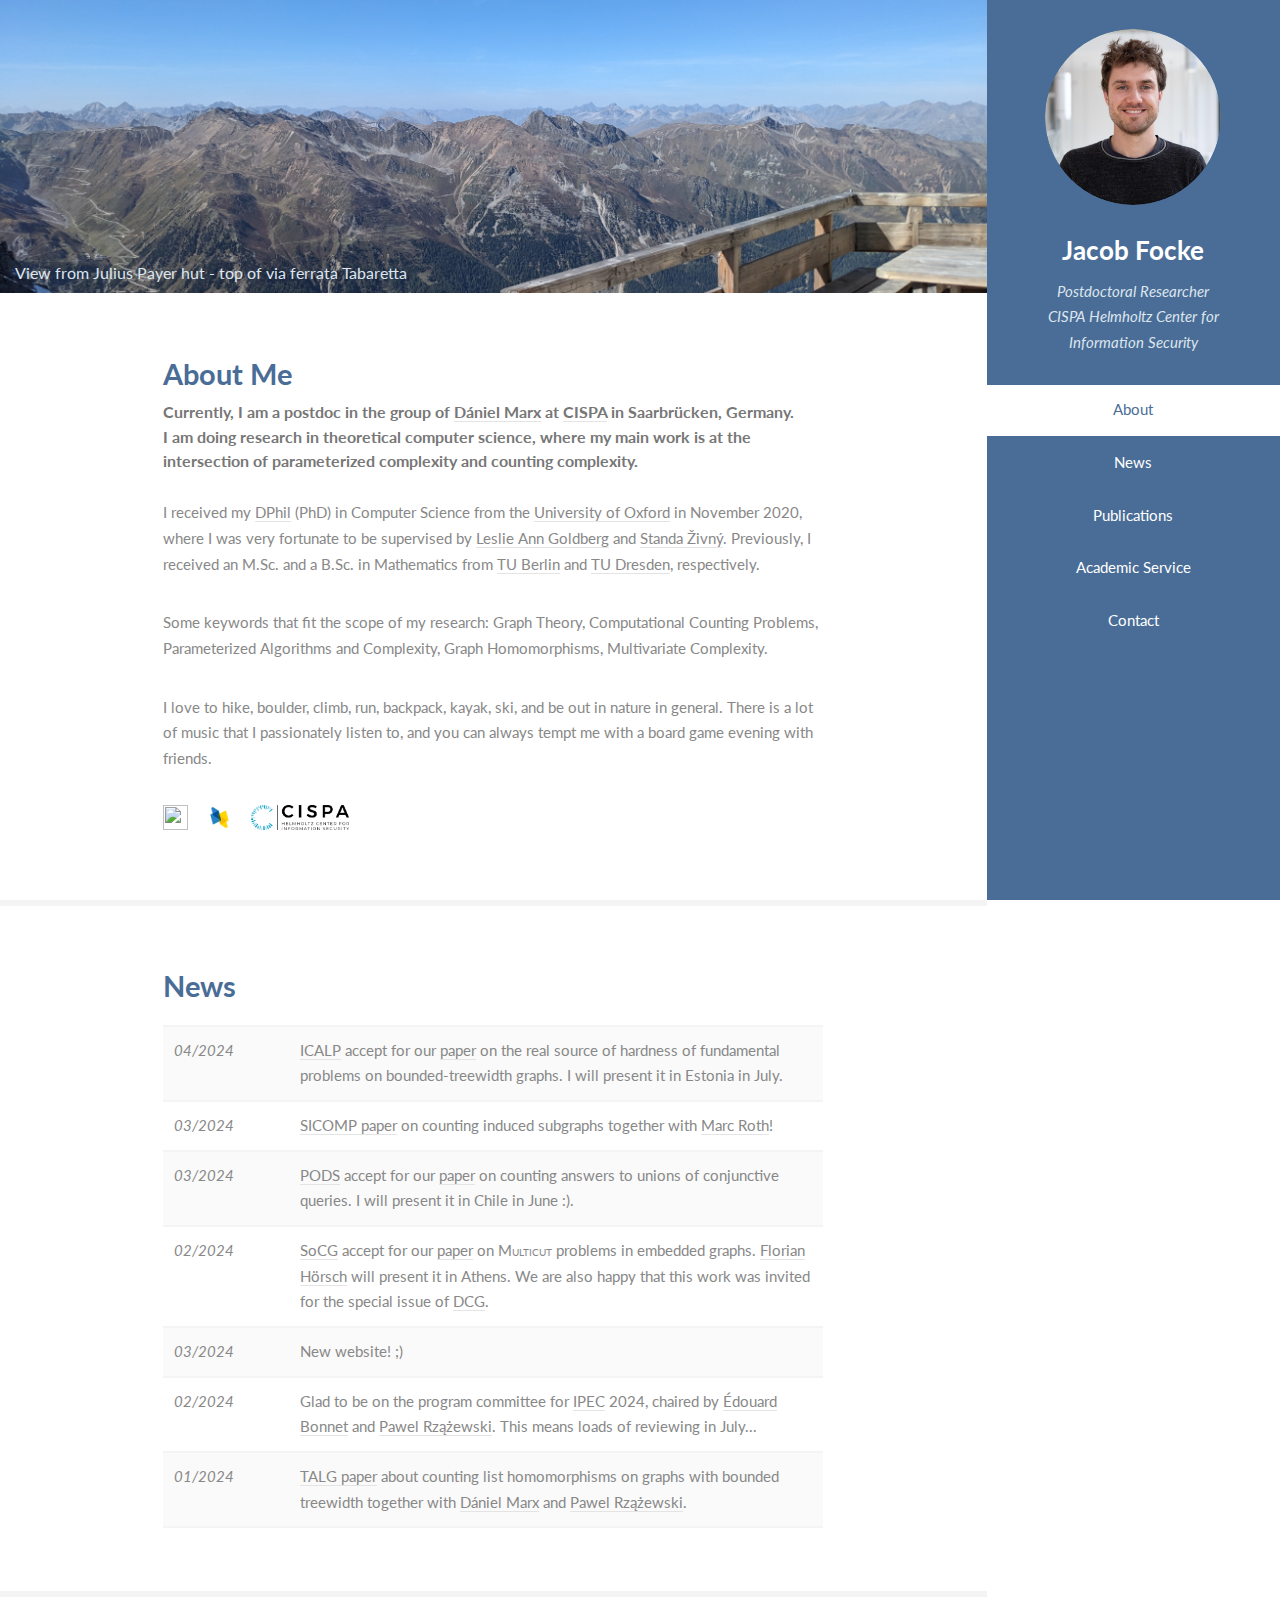
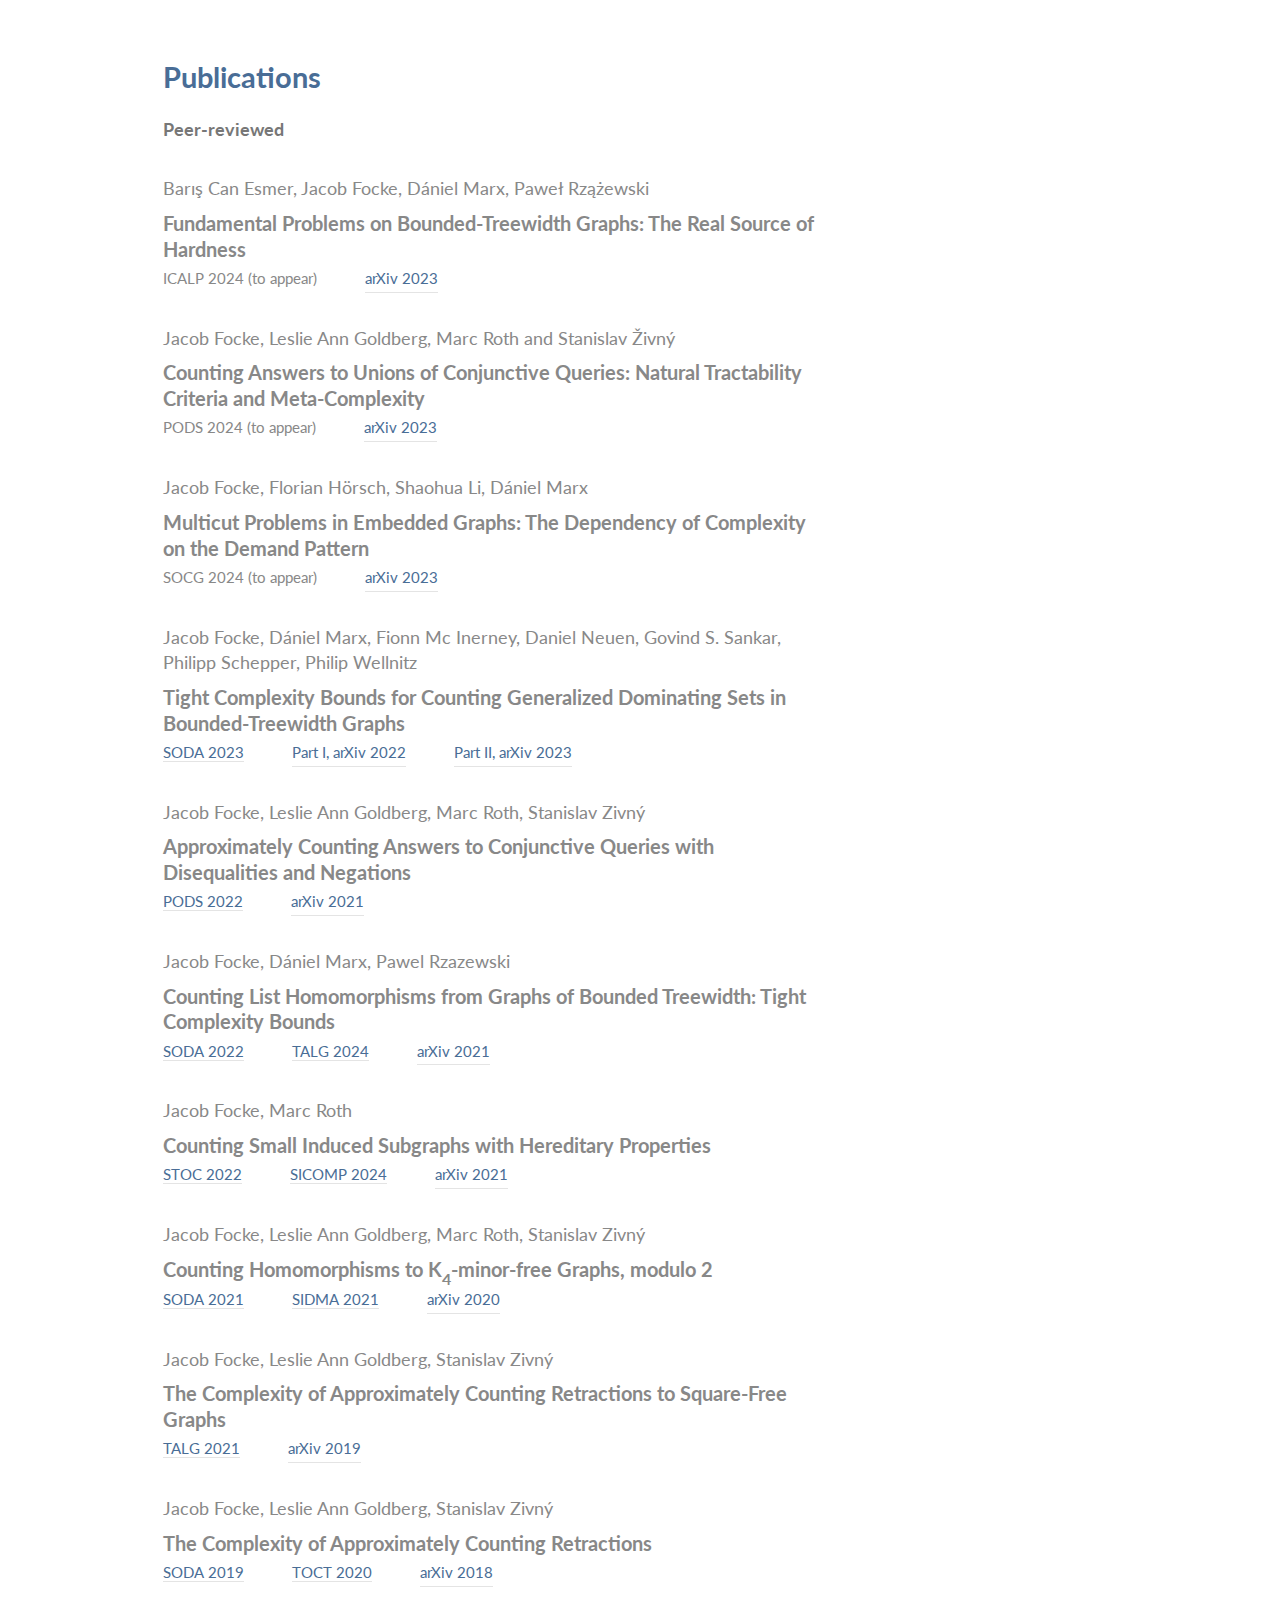
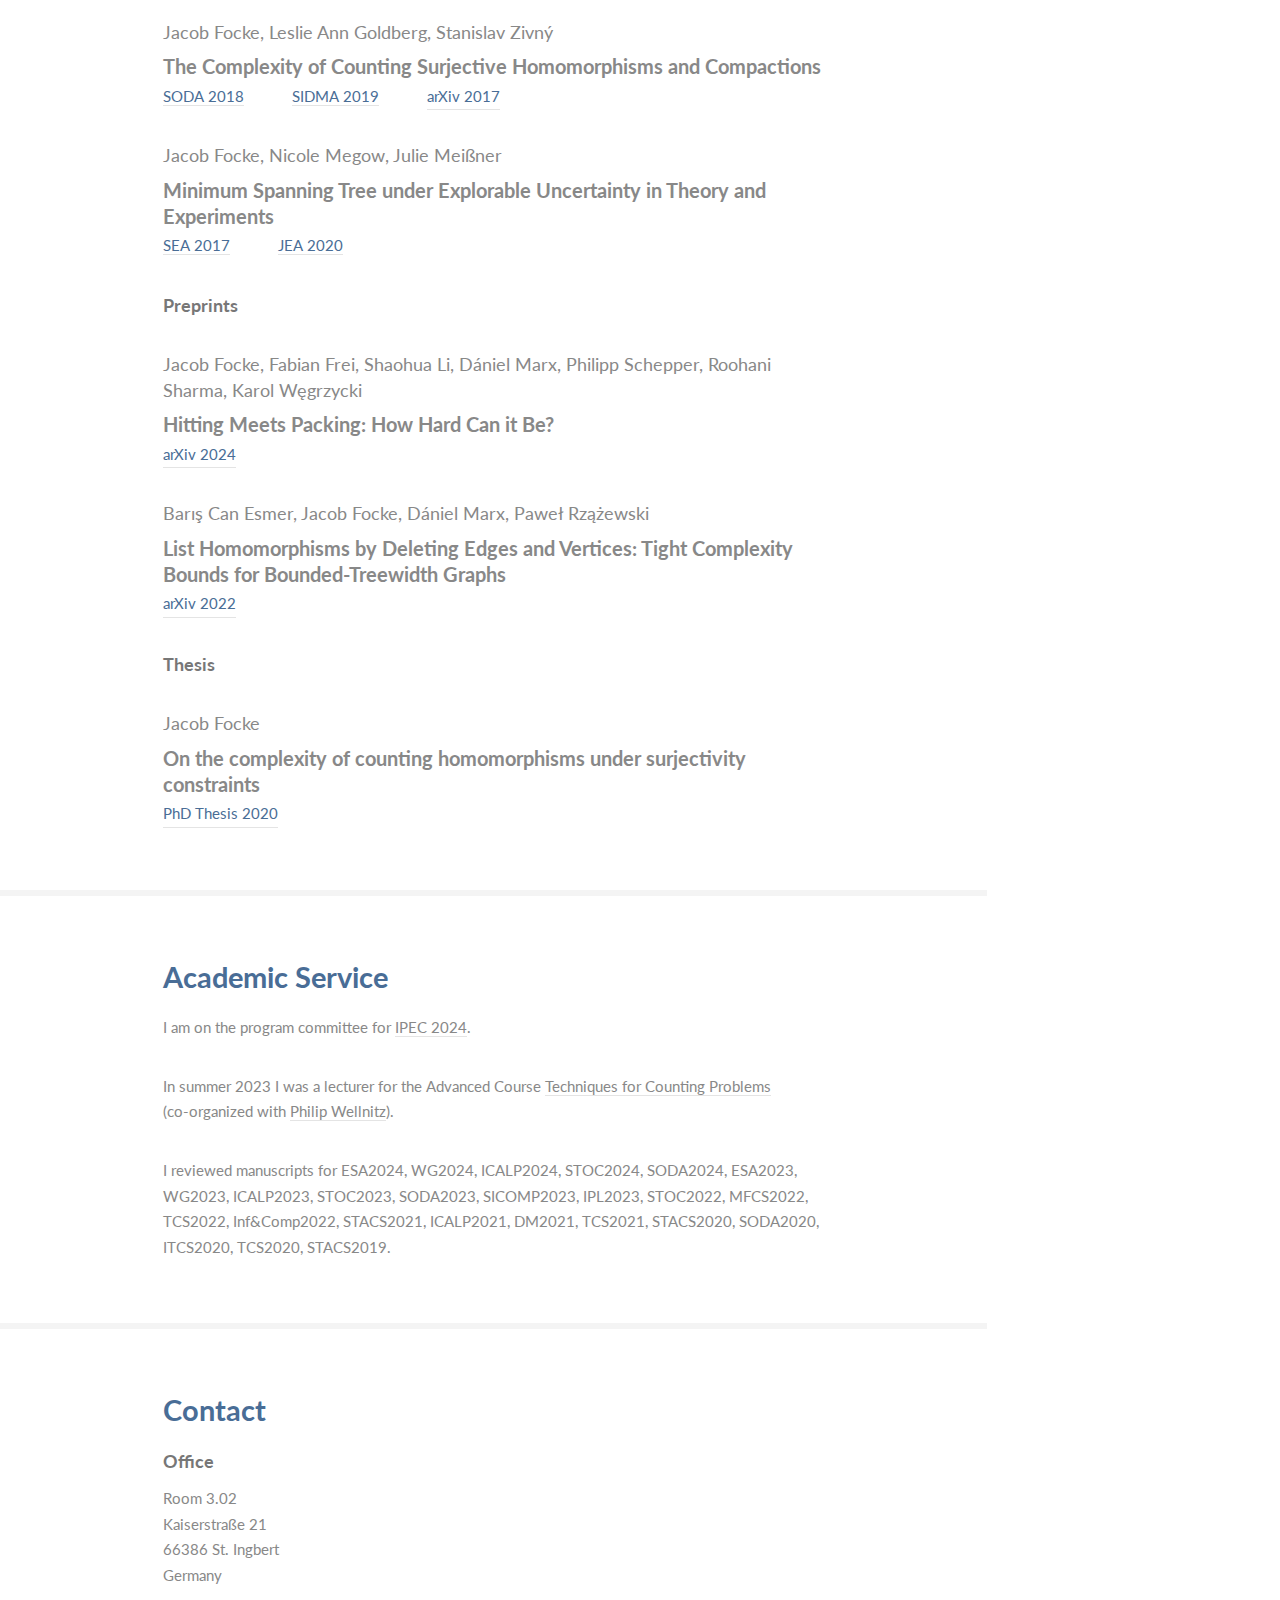
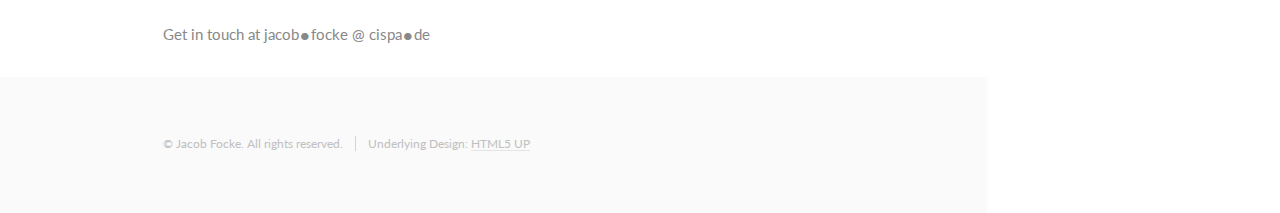
==== commit 32f63675: "news updates" ====
--- a/index.html
+++ b/index.html
@@ -103,7 +103,7 @@
 												<span class="newsdate">04/2024</span>
 											</td>
 											<td>
-												<a href="https://compose.ioc.ee/icalp2024/#icalp" target="_blank">ICALP</a> accept for our <a href="https://arxiv.org/abs/2311.10634" target="_blank">paper</a> on the real source of hardness of fundamental problems on bounded-treewidth graphs.
+												<a href="https://compose.ioc.ee/icalp2024/#icalp" target="_blank">ICALP</a> accept for our <a href="https://arxiv.org/abs/2311.10634" target="_blank">paper</a> on the real source of hardness of fundamental problems on bounded-treewidth graphs. I will present it in Estonia in July.
 											</td>
 										</tr>
 										<tr align="left">
@@ -128,6 +128,7 @@
 											</td>
 											<td>
 												<a href="https://socg24.athenarc.gr/socg.html" target="_blank">SoCG</a> accept for our <a href="https://arxiv.org/abs/2312.11086" target="_blank">paper</a> on <span style="font-variant: small-caps;">Multicut</span> problems in embedded graphs. <a href="https://cispa.de/de/people/c01flho" target="_blank">Florian Hörsch</a> will present it in Athens.
+												We are also happy that this work was invited for the special issue of <a href="https://link.springer.com/journal/454" target="_blank">DCG</a>.
 											</td>
 										</tr>
 										<tr align="left">
@@ -143,7 +144,7 @@
 												<span class="newsdate">02/2024</span>
 											</td>
 											<td>
-												I am on the program committee for <a href="https://algo-conference.org/2024/ipec" target="_blank">IPEC</a> 2024.
+												Glad to be on the program committee for <a href="https://algo-conference.org/2024/ipec" target="_blank">IPEC</a> 2024, chaired by <a href="https://perso.ens-lyon.fr/edouard.bonnet/" target="_blank">Édouard Bonnet</a> and <a href="https://pages.mini.pw.edu.pl/~rzazewskip/www/" target="_blank">Pawel Rzążewski</a>. This means loads of reviewing in July...
 											</td>
 										</tr>
 										<tr align="left">
--- a/assets/css/main.css
+++ b/assets/css/main.css
@@ -6,6 +6,15 @@
 	html5up.net | @ajlkn
 	Free for personal and commercial use under the CCA 3.0 license (html5up.net/license)
 */
+
+:root {
+	--techblue: #3D5169;
+	--techbluelight: #496D96;
+	--techbluesuperlight: hsl(212, 35%, 90%);
+	--origlightgreen: #4acaa8;
+	--origlightlightgreen : #b7eadc;
+}
+
 
 html, body, div, span, applet, object,
 iframe, h1, h2, h3, h4, h5, h6, p, blockquote,
@@ -117,7 +126,7 @@
 
 		a:hover {
 			border-bottom-color: transparent;
-			color: #4acaa8 !important;
+			color: var(--techbluelight) !important;
 		}
 
 	strong, b {
@@ -1785,7 +1794,7 @@
 	}
 
 	header.major h2 {
-		color: #4acaa8;
+		color: var(--techbluelight);
 		font-size: 3.5em;
 	}
 
@@ -1798,7 +1807,7 @@
 
 	header.major h3 {
 		font-size: 2em;
-		color: #4acaa8;
+		color: var(--techbluelight);
 	}
 	
 		header.major h3 + p {
@@ -1860,7 +1869,7 @@
 		input[type="email"]:focus,
 		select:focus,
 		textarea:focus {
-			border-color: #4acaa8;
+			border-color: var(--techbluelight);
 		}
 
 	select {
@@ -1965,7 +1974,7 @@
 
 		input[type="checkbox"]:focus + label:before,
 		input[type="radio"]:focus + label:before {
-			border-color: #4acaa8;
+			border-color: var(--techbluelight);
 		}
 
 	input[type="checkbox"] + label:before {
@@ -2415,7 +2424,7 @@
 			}
 
 			ul.feature-icons li:before {
-				background: #4acaa8;
+				background: var(--techbluelight);
 				border-radius: 100%;
 				color: #ffffff;
 				display: block;
@@ -2635,7 +2644,7 @@
 		input[type="reset"].primary,
 		input[type="button"].primary,
 		.button.primary {
-			background-color: #4acaa8;
+			background-color: var(--techbluelight);
 			color: #ffffff !important;
 		}
 
@@ -2717,7 +2726,7 @@
 		-webkit-justify-content: space-between;
 		-ms-justify-content: space-between;
 		justify-content: space-between;
-		background: #4acaa8;
+		background: var(--techbluelight);
 		color: #d2f2e9;
 		height: 100%;
 		overflow-y: auto;
@@ -2737,11 +2746,11 @@
 			}
 
 		#header header p {
-			color: #b7eadc;
+			color: var(--techbluesuperlight);
 		}
 
 		#header a {
-			color: #d2f2e9;
+			color: var(--techbluesuperlight);
 		}
 
 			#header a:hover {
@@ -2768,7 +2777,7 @@
 			}
 
 			#header > header p {
-				color: #d2f2e9;
+				color: var(--techbluesuperlight);
 				font-style: italic;
 				margin: 1em 0 0 0;
 			}
@@ -2789,7 +2798,7 @@
 			}
 
 				#header > footer .icons li a {
-					color: #b7eadc;
+					color: var(--techbluesuperlight);
 				}
 
 		#header > nav {
@@ -2806,7 +2815,7 @@
 			}
 
 				#header > nav ul li {
-					border-top: solid 2px #5ccfb1;
+					border-top: solid 2px var(--techbluelight);
 					display: block;
 					padding: 0;
 				}
@@ -2825,7 +2834,7 @@
 
 						#header > nav ul li a.active {
 							background: #fff;
-							color: #4acaa8 !important;
+							color: var(--techbluelight) !important;
 						}
 
 					#header > nav ul li:first-child {
@@ -3093,7 +3102,7 @@
 					}
 
 					#titleBar .toggle:before {
-						background: #4acaa8;
+						background: var(--techbluelight);
 						color: #ffffff;
 						content: '\f0c9';
 						display: block;
@@ -3340,14 +3349,14 @@
 	position: absolute;
   	bottom: 8px;
   	left: 15px;
-	color: #ffffff;
+	color: var(--techbluesuperlight);
 	font-size: 16px;
 }
 
 .journal {
 	display: inline-block; 
        	margin-right: 3em;
-	color: #4acaa8;	
+	color: var(--techbluelight);	
 }
 
 .toappear {
@@ -3358,13 +3367,13 @@
 .conf {
 	display: inline-block; 
        	margin-right: 3em;
-	color: #4acaa8;	
+	color: var(--techbluelight);	
 }
 
 .arxiv {
 	display: inline-block; 
        	margin-right: 3em;
-	color: #4acaa8;
+	color: var(--techbluelight);
 }	
 
 .title {
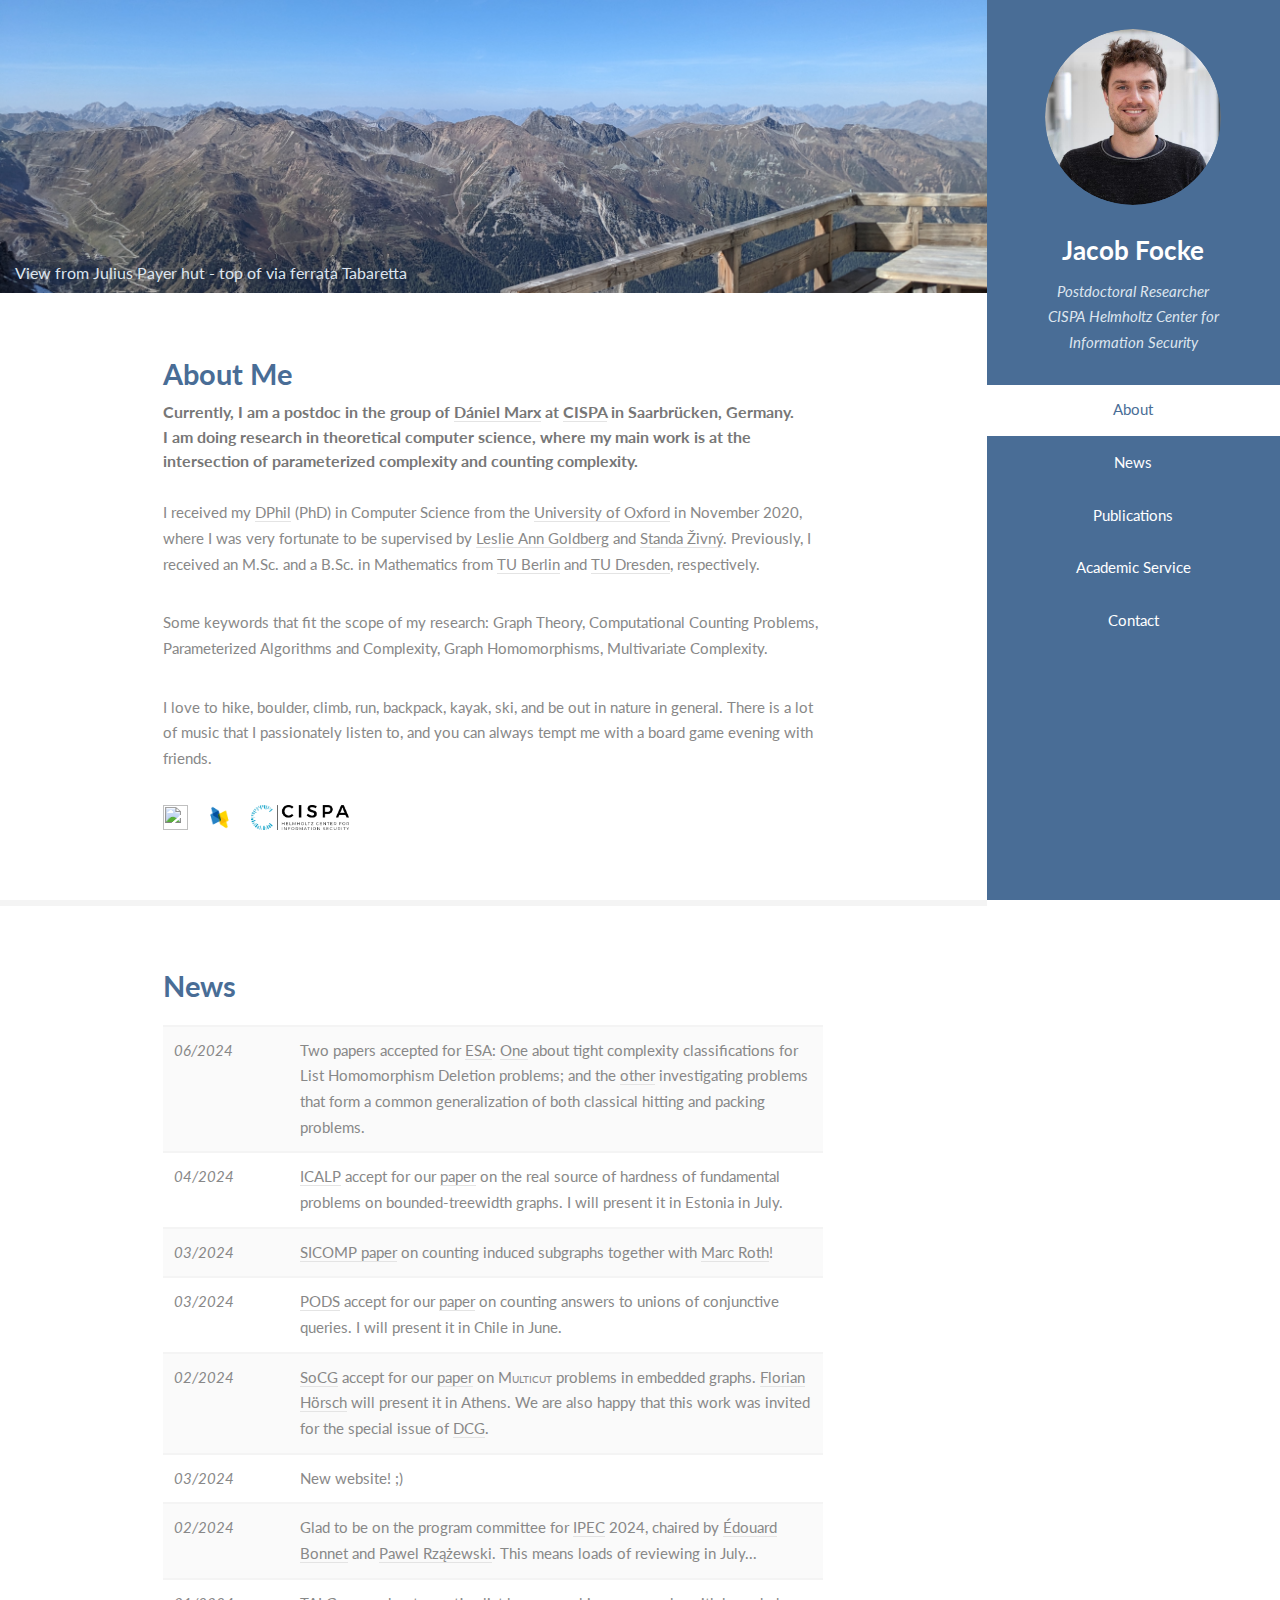
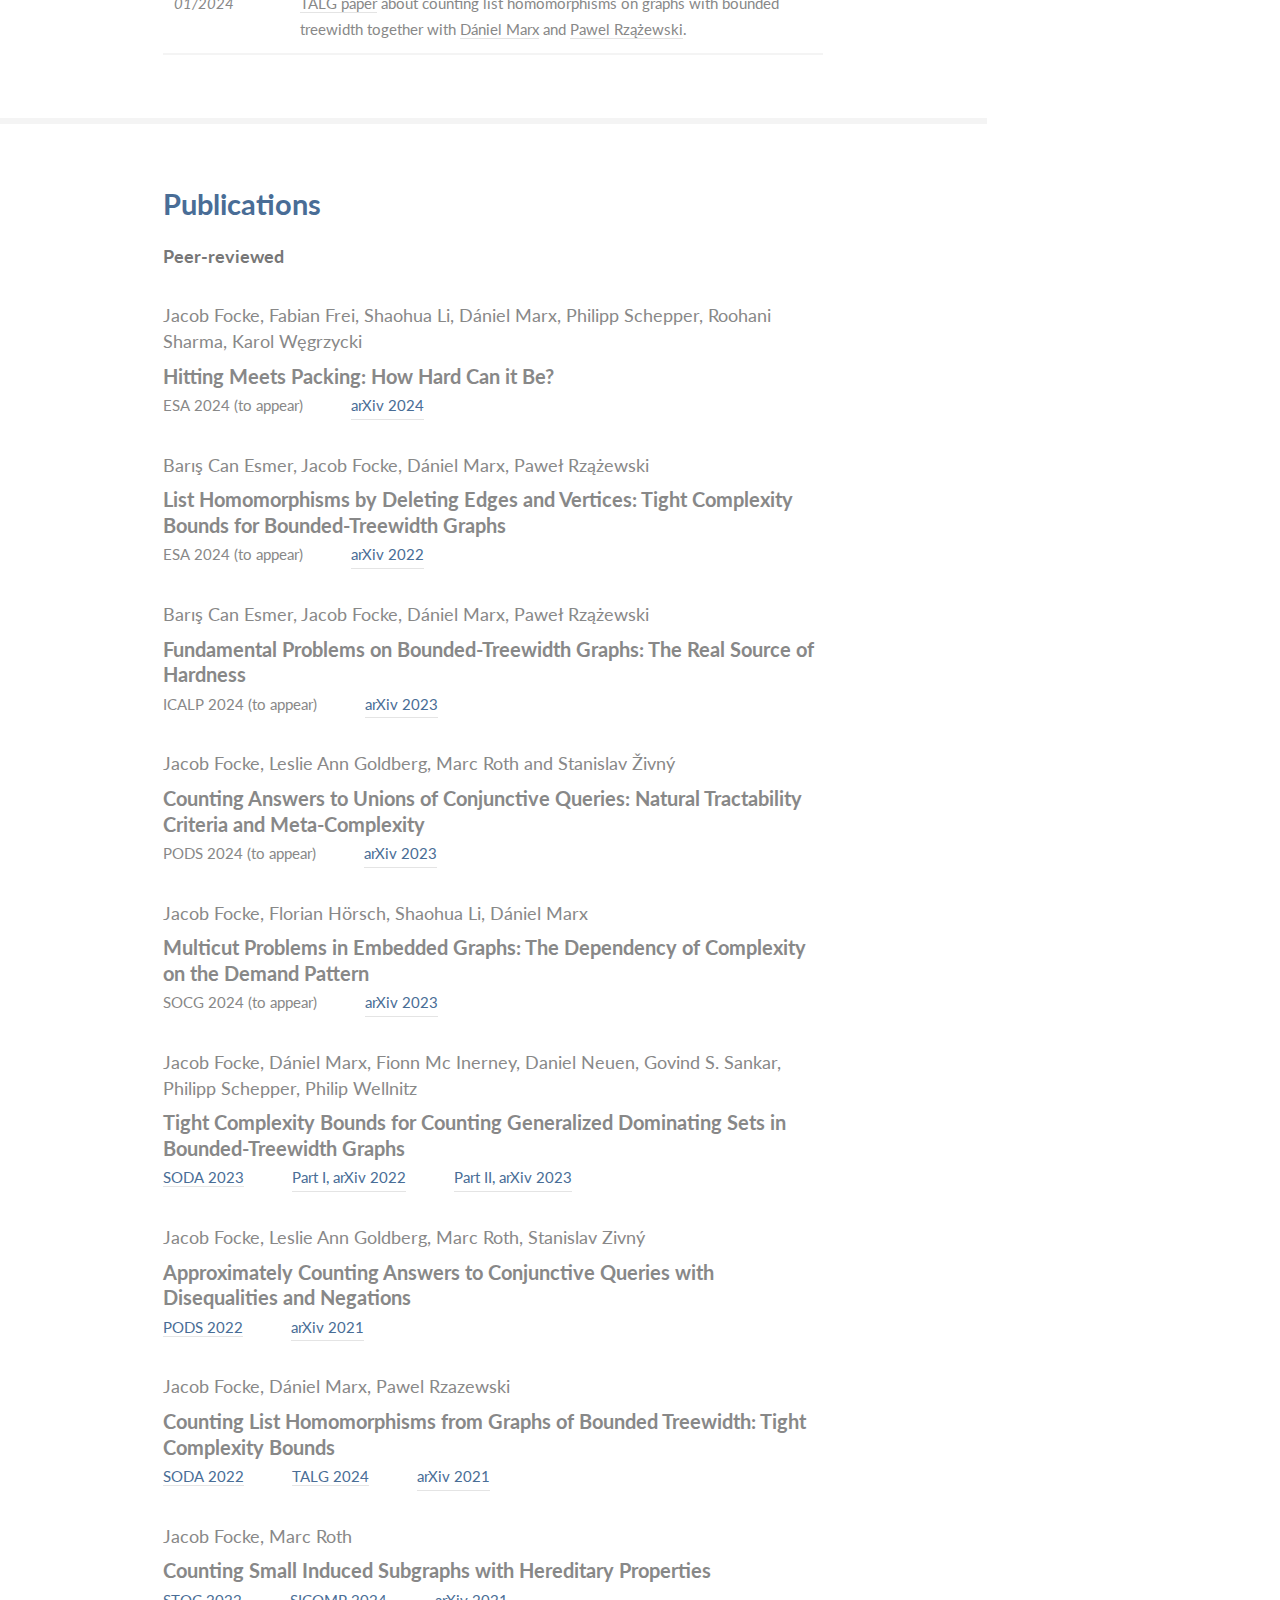
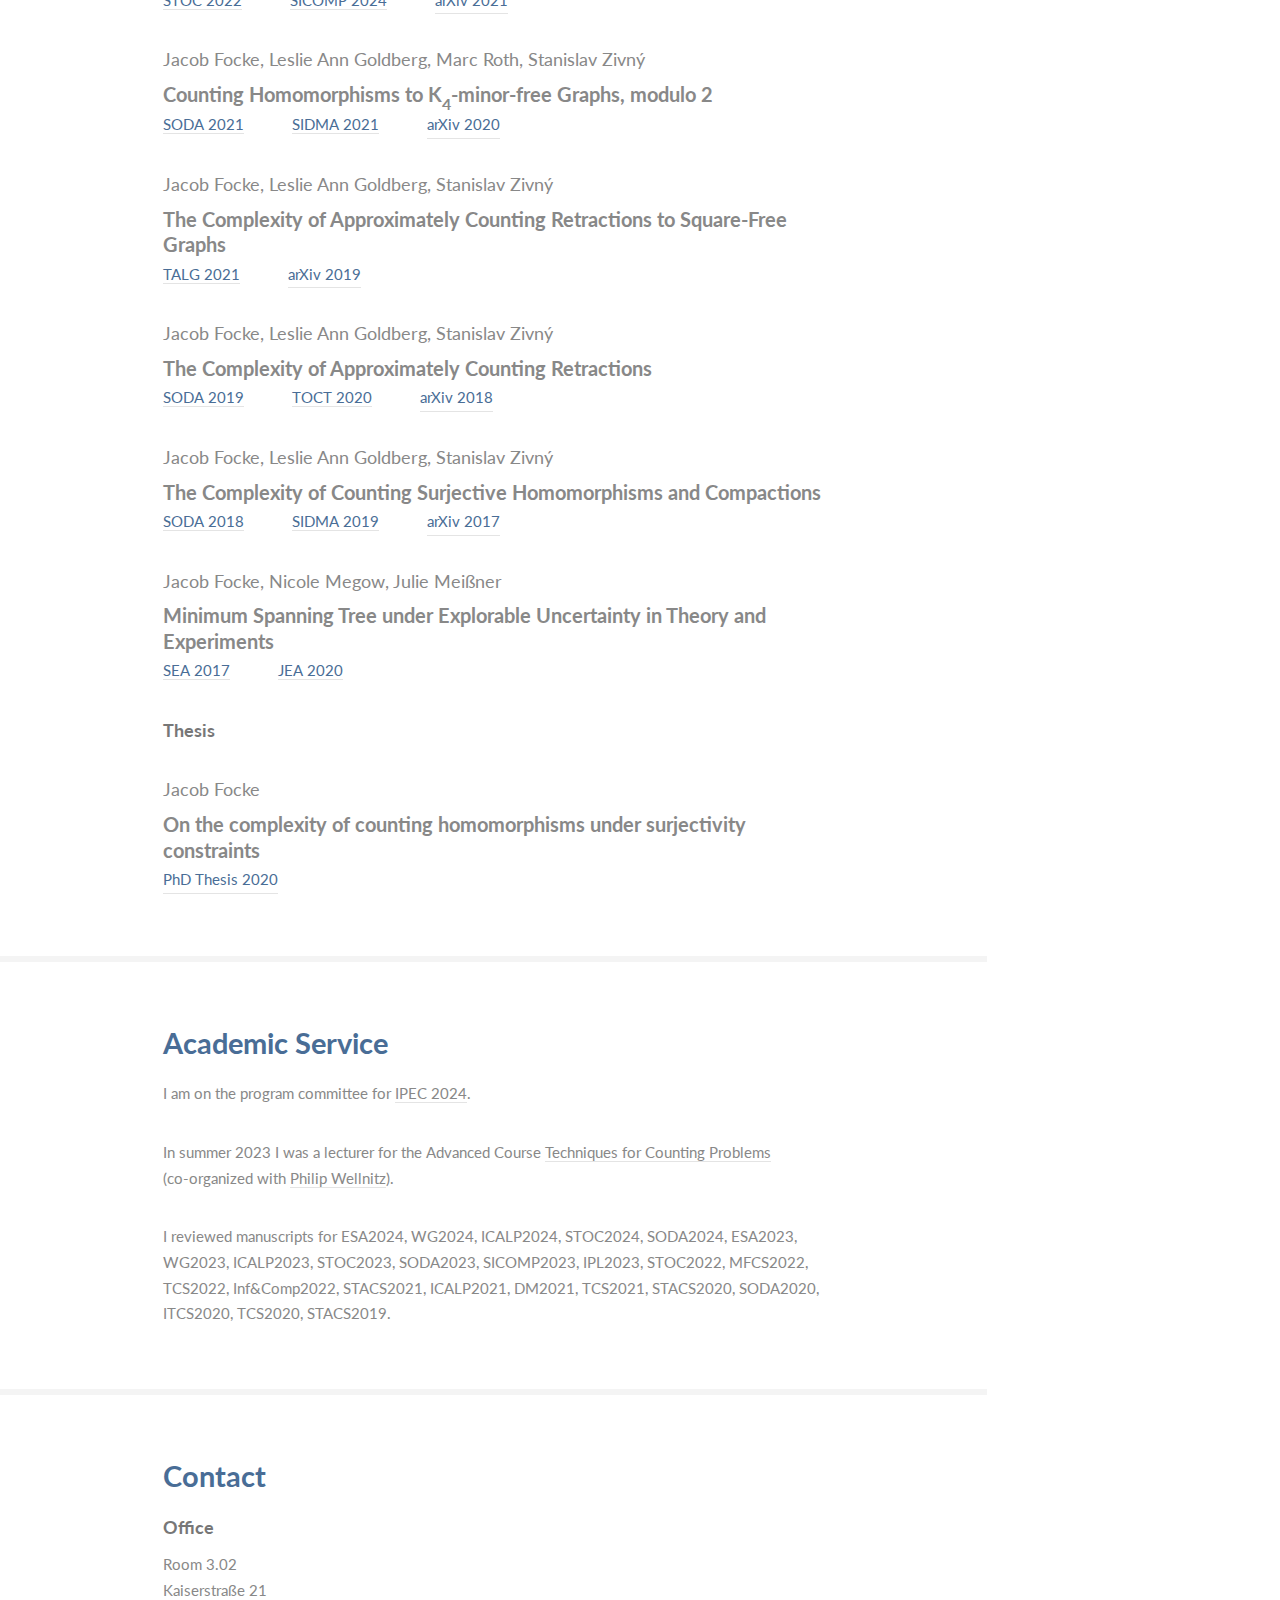
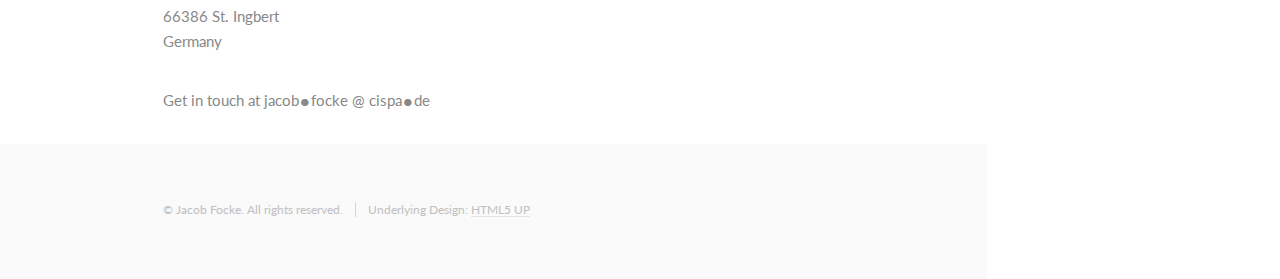
==== commit 8a2b7c03: "ESA" ====
--- a/index.html
+++ b/index.html
@@ -100,18 +100,19 @@
 									<table>
 										<tr align="left">
 											<td>
-												<span class="newsdate">04/2024</span>
-											</td>
-											<td>
-												<a href="https://compose.ioc.ee/icalp2024/#icalp" target="_blank">ICALP</a> accept for our <a href="https://arxiv.org/abs/2311.10634" target="_blank">paper</a> on the real source of hardness of fundamental problems on bounded-treewidth graphs. I will present it in Estonia in July.
+												<span class="newsdate">06/2024</span>
+											</td>
+											<td>
+												Two papers accepted for <a href="https://algo-conference.org/2024/esa" target="_blank">ESA</a>: <a
+													href="https://arxiv.org/abs/2210.10677" target="_blank">One</a> about tight complexity classifications for List Homomorphism Deletion problems; and the <a href="https://arxiv.org/abs/2402.14927" target="_blank">other</a> investigating problems that form a common generalization of both classical hitting and packing problems.
 											</td>
 										</tr>
 										<tr align="left">
 											<td>
-												<span class="newsdate">03/2024</span>
-											</td>
-											<td>
-												<a href="https://doi.org/10.1137/22M1512211" target="_blank">SICOMP paper</a> on counting induced subgraphs together with <a href="https://www.roth-marc.com/" target="_blank">Marc Roth</a>!
+												<span class="newsdate">04/2024</span>
+											</td>
+											<td>
+												<a href="https://compose.ioc.ee/icalp2024/#icalp" target="_blank">ICALP</a> accept for our <a href="https://arxiv.org/abs/2311.10634" target="_blank">paper</a> on the real source of hardness of fundamental problems on bounded-treewidth graphs. I will present it in Estonia in July.
 											</td>
 										</tr>
 										<tr align="left">
@@ -119,7 +120,15 @@
 												<span class="newsdate">03/2024</span>
 											</td>
 											<td>
-												<a href="https://2024.sigmod.org/" target="_blank">PODS</a> accept for our <a href="https://arxiv.org/abs/2311.10634" target="_blank">paper</a> on counting answers to unions of conjunctive queries. I will present it in Chile in June :).
+												<a href="https://doi.org/10.1137/22M1512211" target="_blank">SICOMP paper</a> on counting induced subgraphs together with <a href="https://www.roth-marc.com/" target="_blank">Marc Roth</a>!
+											</td>
+										</tr>
+										<tr align="left">
+											<td>
+												<span class="newsdate">03/2024</span>
+											</td>
+											<td>
+												<a href="https://2024.sigmod.org/" target="_blank">PODS</a> accept for our <a href="https://arxiv.org/abs/2311.10634" target="_blank">paper</a> on counting answers to unions of conjunctive queries. I will present it in Chile in June.
 											</td>
 										</tr>
 										<tr align="left">
@@ -168,6 +177,30 @@
 									<h4>Peer-reviewed</h4>
 									<p>
 										<div class="authors">
+											Jacob Focke, Fabian Frei, Shaohua Li, Dániel Marx, Philipp Schepper, Roohani Sharma, Karol Węgrzycki
+										</div>
+										<div class="title">
+											Hitting Meets Packing: How Hard Can it Be?
+										</div>
+										<div class="refs">
+											<span class="toappear">ESA 2024 (to appear)</span>
+											<a class="arxiv" href="https://arxiv.org/abs/2402.14927" target="_blank">arXiv 2024</a>
+										</div>
+									</p>
+									<p>
+										<div class="authors">
+											Barış Can Esmer, Jacob Focke, Dániel Marx, Paweł Rzążewski
+										</div>
+										<div class="title">
+											List Homomorphisms by Deleting Edges and Vertices: Tight Complexity Bounds for Bounded-Treewidth Graphs
+										</div>
+										<div class="refs">
+											<span class="toappear">ESA 2024 (to appear)</span>
+											<a class="arxiv" href="https://arxiv.org/abs/2210.10677" target="_blank">arXiv 2022</a>
+										</div>
+									</p>
+									<p>
+										<div class="authors">
 											Barış Can Esmer, Jacob Focke, Dániel Marx, Paweł Rzążewski 
 										</div>
 										<div class="title">
@@ -348,29 +381,8 @@
 									</p>
 								
 							<!-- PREPRINTS -->
-									<h4>Preprints</h4>
-									<p>
-										<div class="authors">
-											Jacob Focke, Fabian Frei, Shaohua Li, Dániel Marx, Philipp Schepper, Roohani Sharma, Karol Węgrzycki 
-										</div>
-										<div class="title">
-											Hitting Meets Packing: How Hard Can it Be?
-										</div>
-										<div class="refs">
-											<a class="arxiv" href="https://arxiv.org/abs/2402.14927" target="_blank" >arXiv 2024</a>
-										</div>
-									</p>
-									<p>
-										<div class="authors">
-											Barış Can Esmer, Jacob Focke, Dániel Marx, Paweł Rzążewski 
-										</div>
-										<div class="title">
-											List Homomorphisms by Deleting Edges and Vertices: Tight Complexity Bounds for Bounded-Treewidth Graphs
-										</div>
-										<div class="refs">
-											<a class="arxiv" href="https://arxiv.org/abs/2210.10677" target="_blank" >arXiv 2022</a>
-										</div>
-									</p>
+								<!--	<h4>Preprints</h4> -->
+									
 								
 								<h4>Thesis</h4>
 									<p>
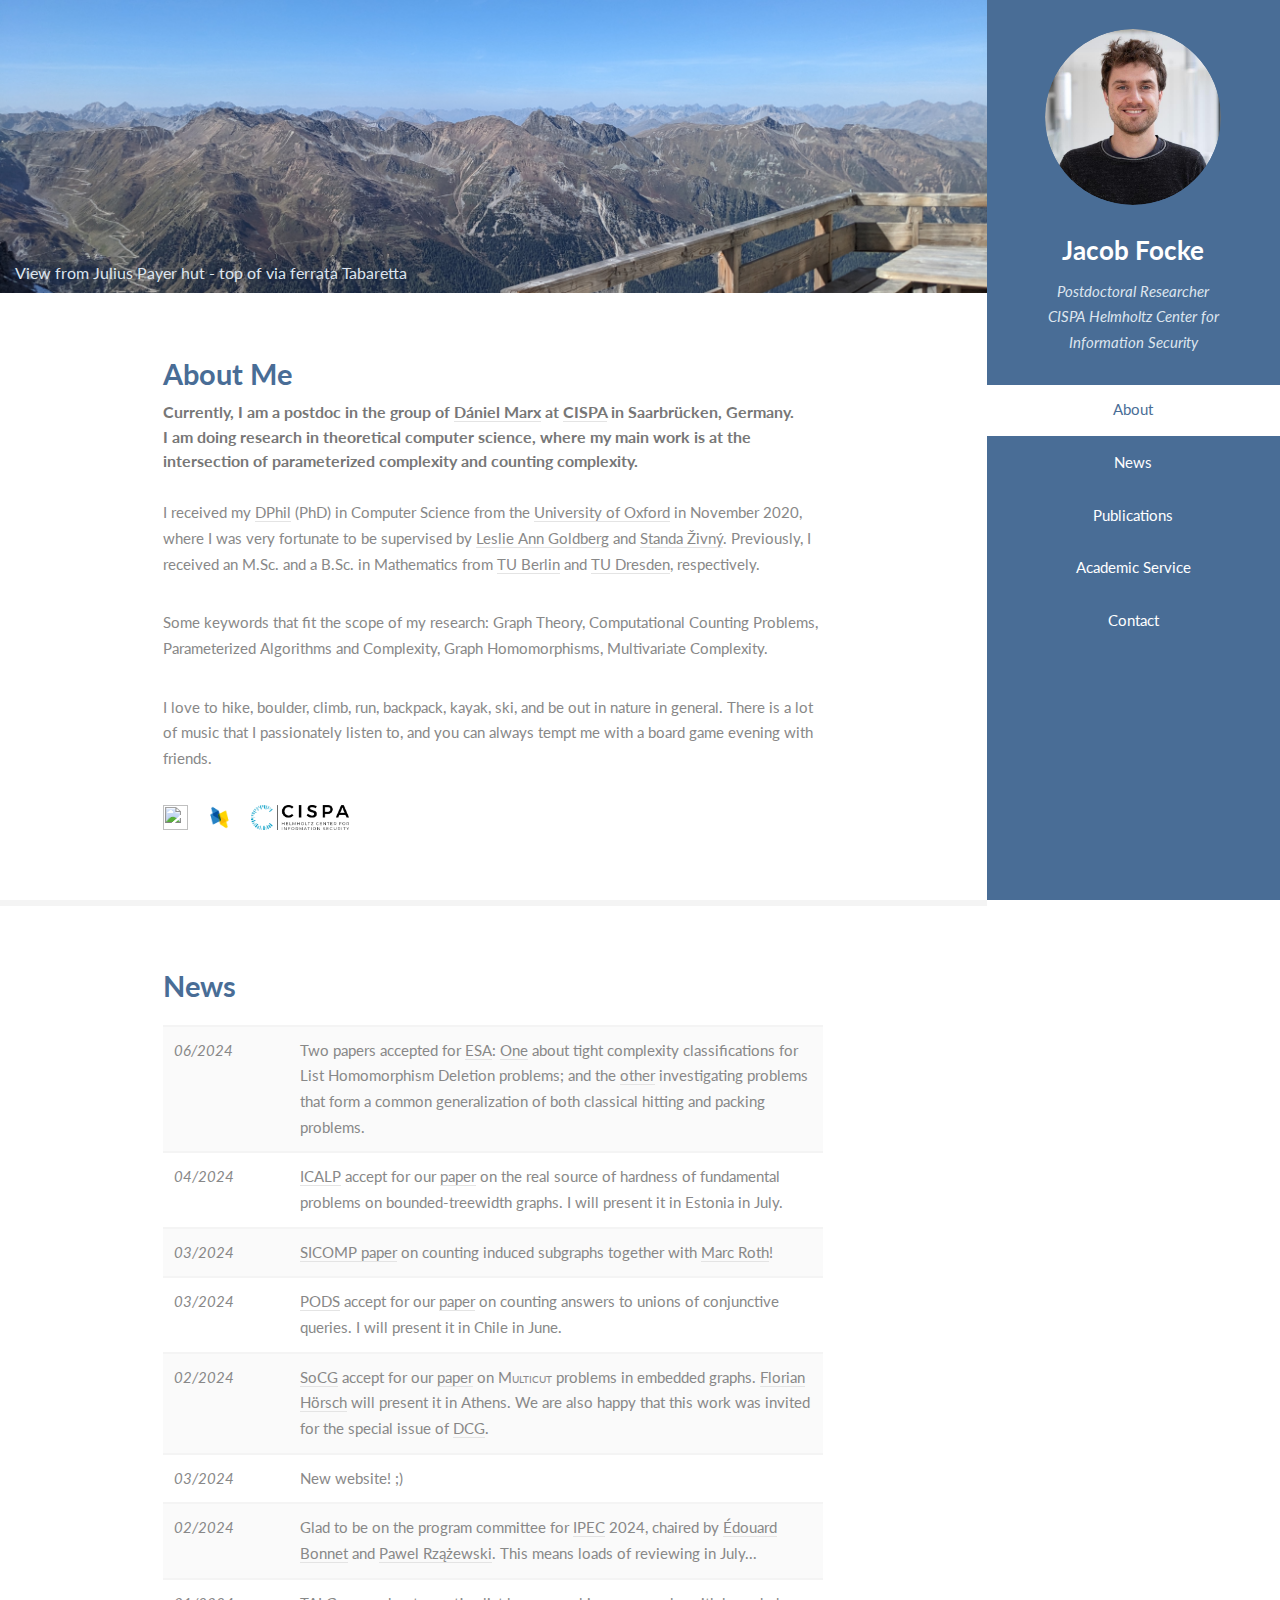
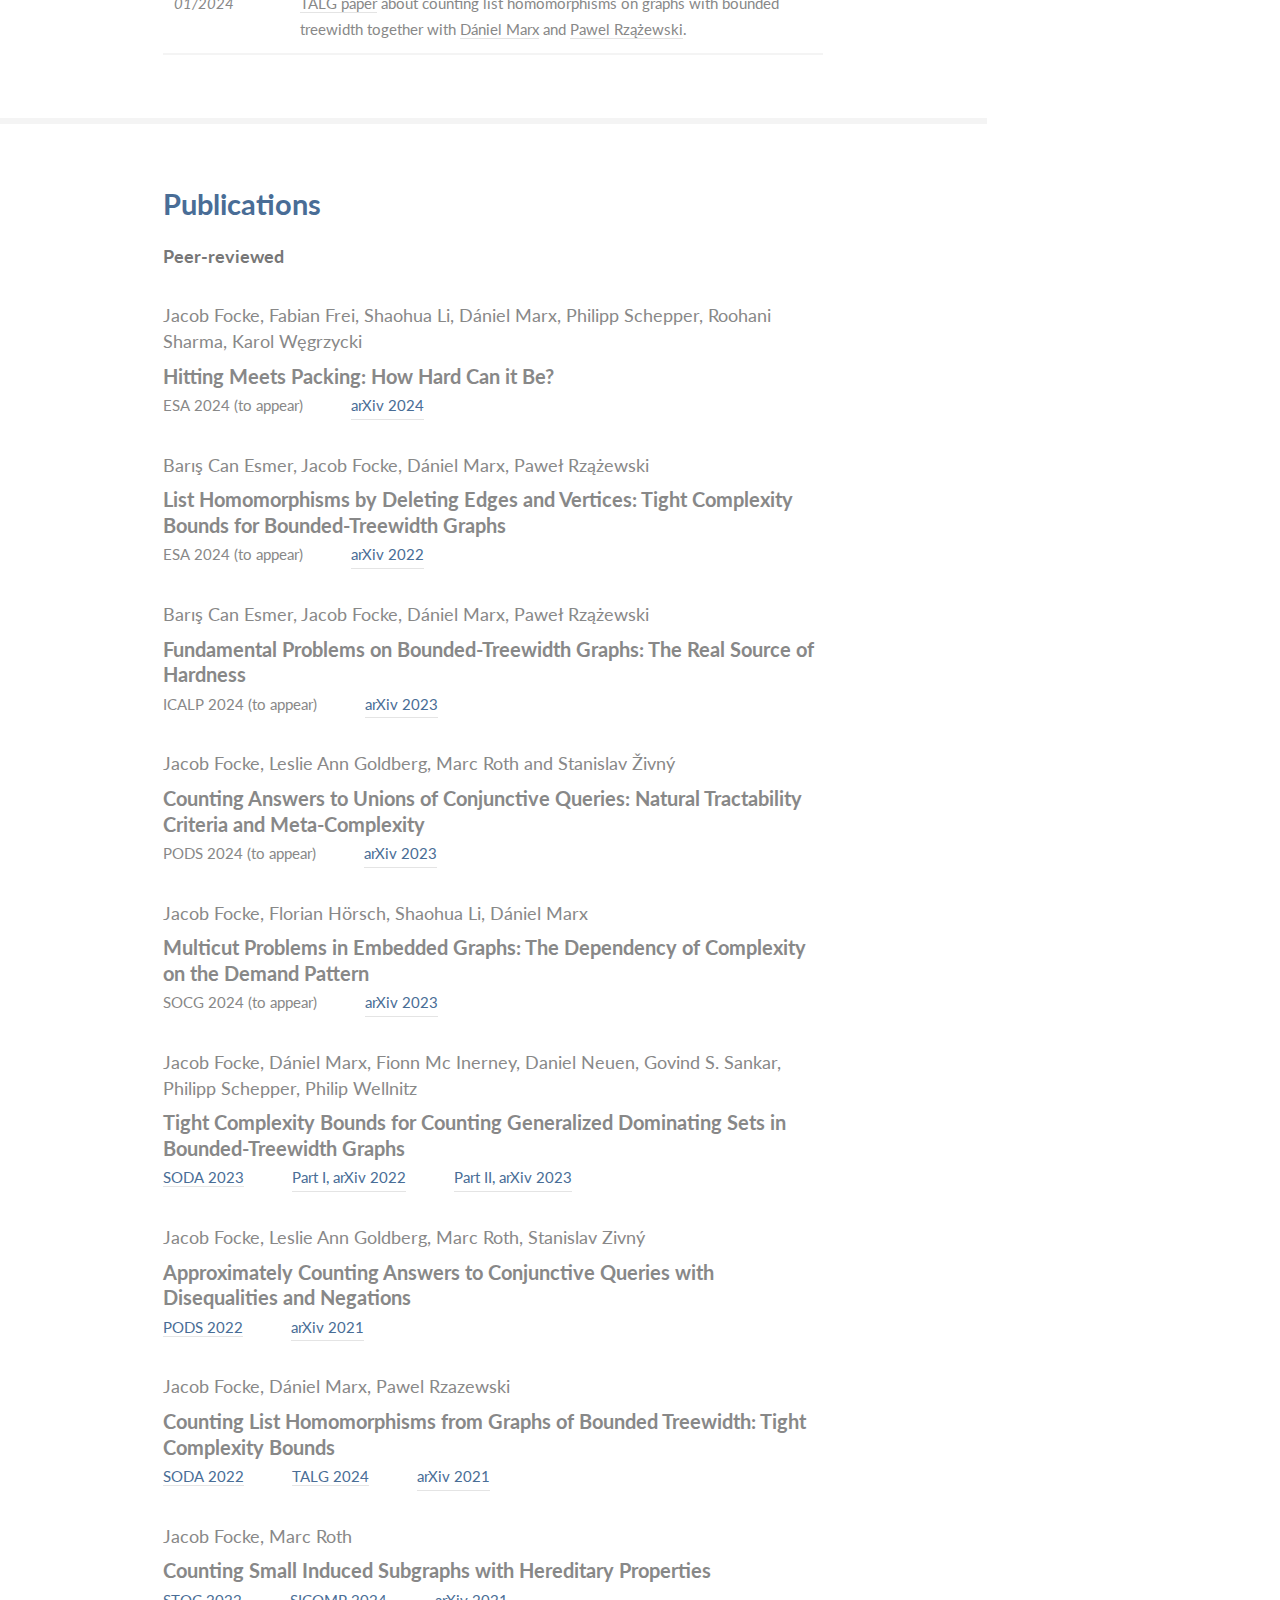
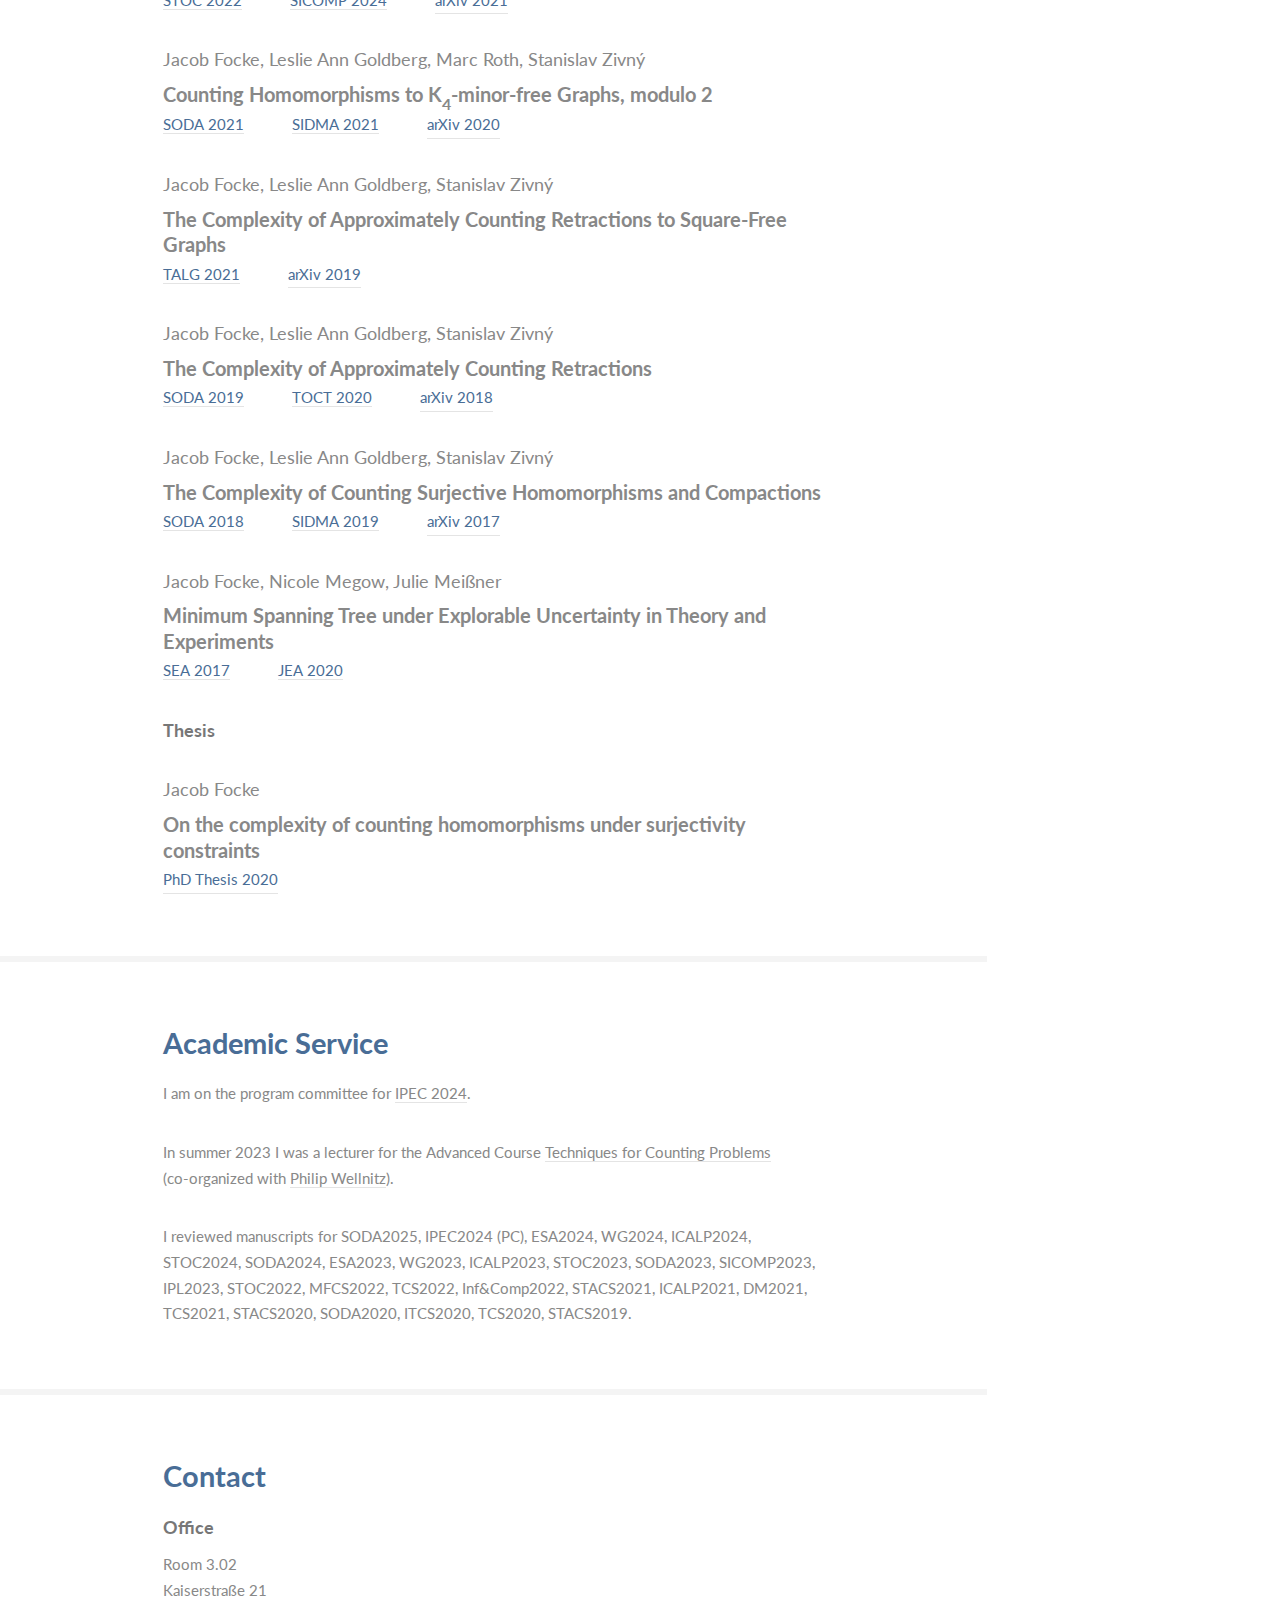
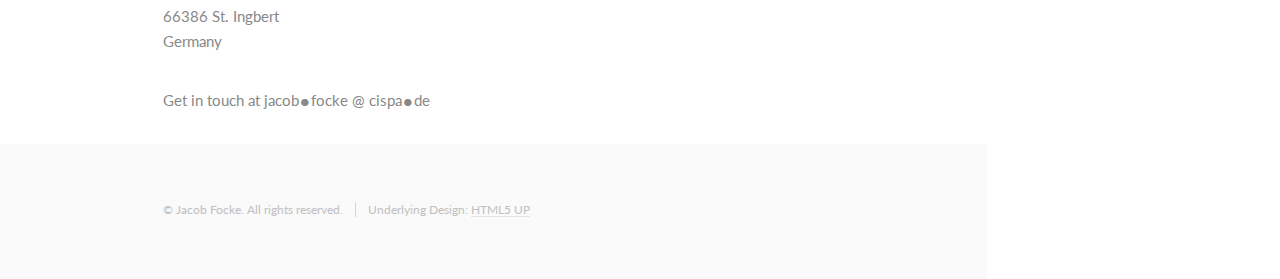
==== commit 5e815fd4: "reviewing update" ====
--- a/index.html
+++ b/index.html
@@ -414,7 +414,7 @@
 									(co-organized with <a href="https://people.mpi-inf.mpg.de/~wellnitz/">Philip Wellnitz</a>).
 								</p>
 								<p> 
-									I reviewed manuscripts for ESA2024, WG2024, ICALP2024, STOC2024, SODA2024, ESA2023, WG2023, ICALP2023, STOC2023, SODA2023, SICOMP2023, IPL2023, STOC2022, MFCS2022, TCS2022, Inf&Comp2022, STACS2021, ICALP2021, DM2021, TCS2021, STACS2020, SODA2020, ITCS2020, TCS2020, STACS2019.
+									I reviewed manuscripts for SODA2025, IPEC2024 (PC), ESA2024, WG2024, ICALP2024, STOC2024, SODA2024, ESA2023, WG2023, ICALP2023, STOC2023, SODA2023, SICOMP2023, IPL2023, STOC2022, MFCS2022, TCS2022, Inf&Comp2022, STACS2021, ICALP2021, DM2021, TCS2021, STACS2020, SODA2020, ITCS2020, TCS2020, STACS2019.
 								</p>
 							</div>
 						</section>
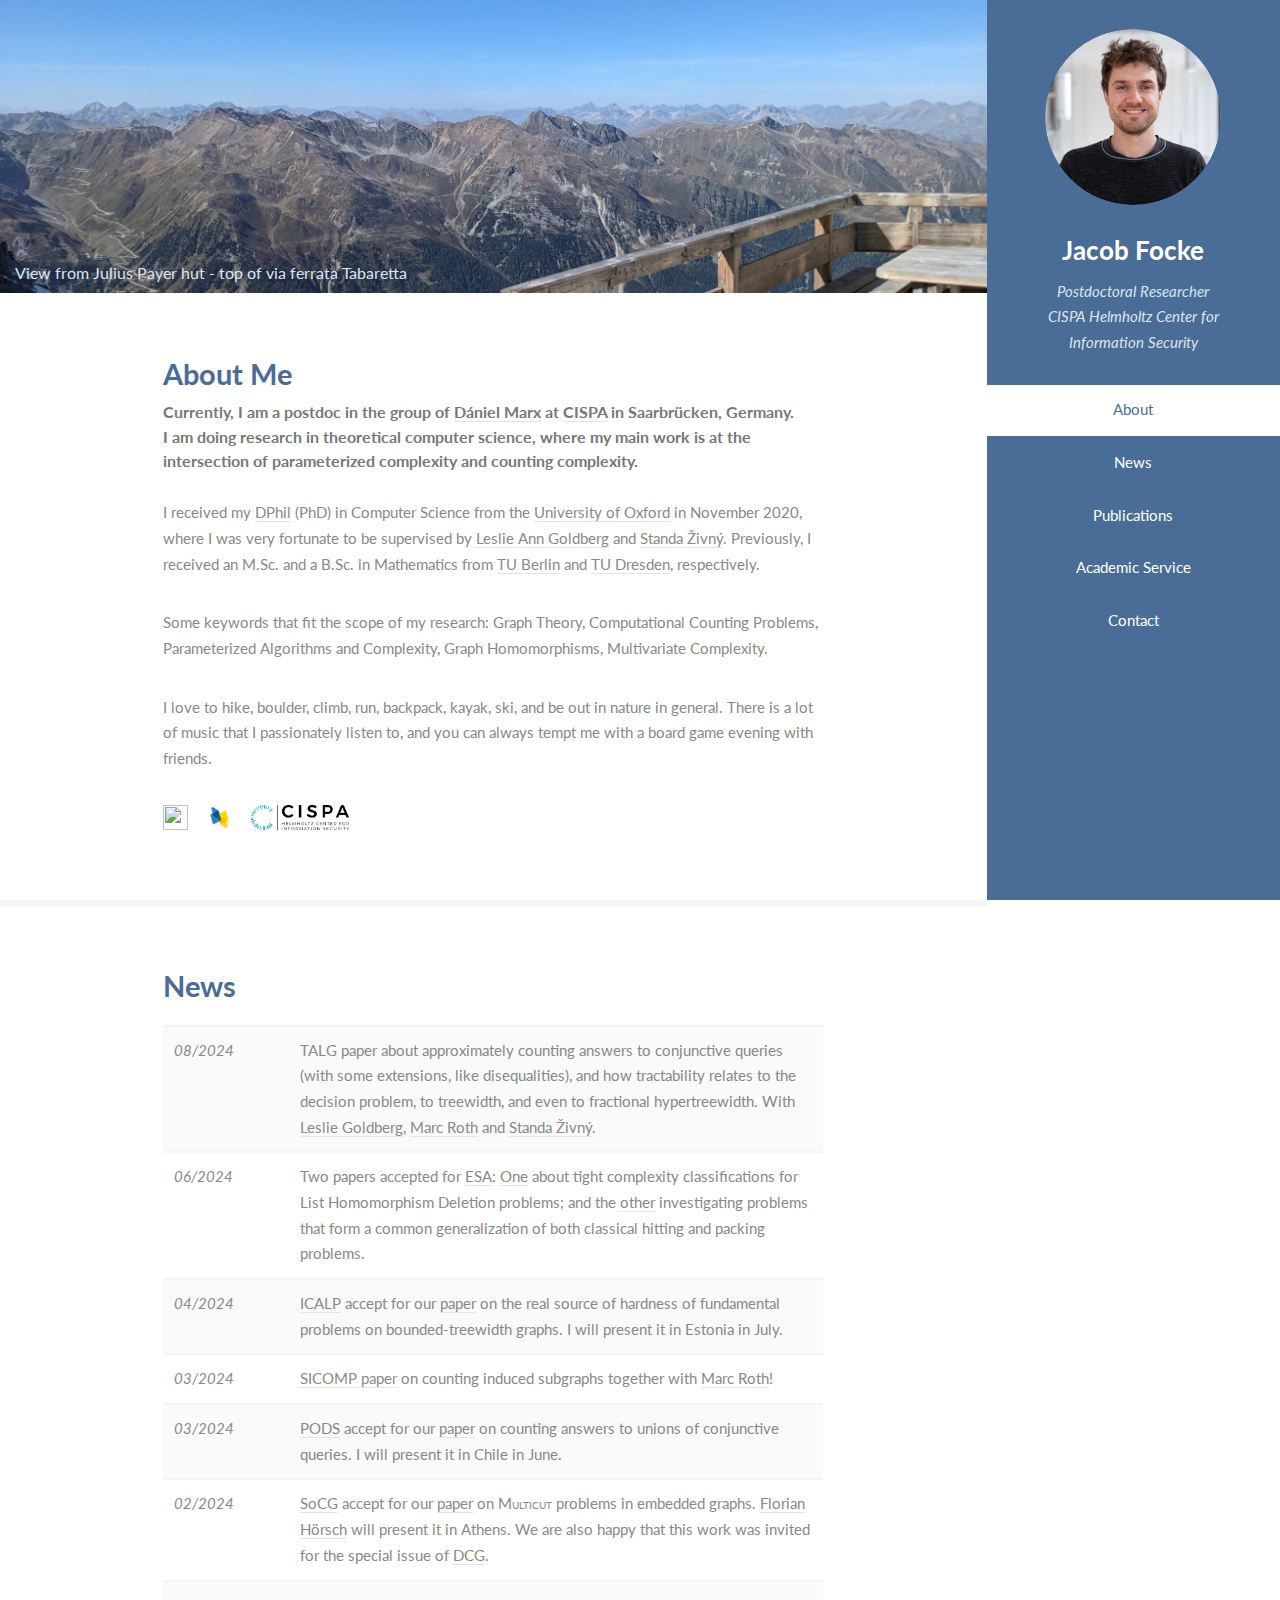
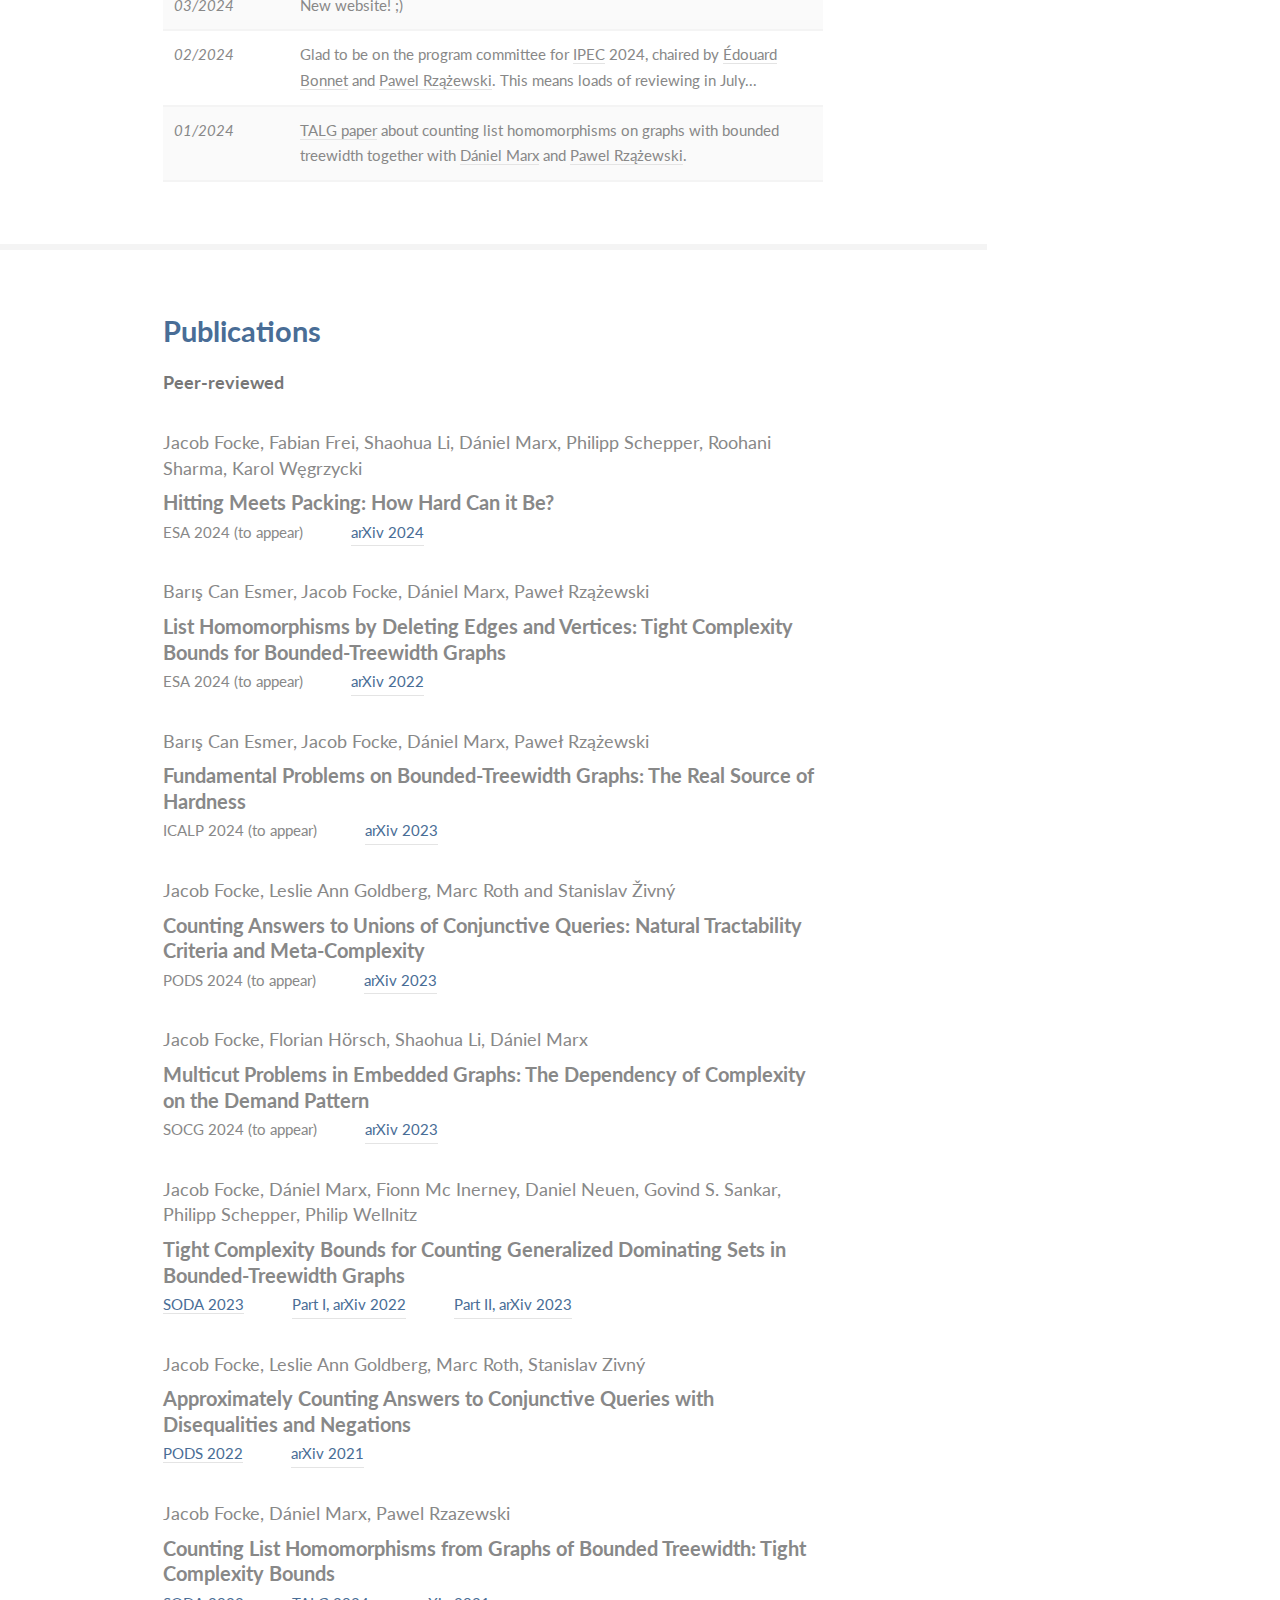
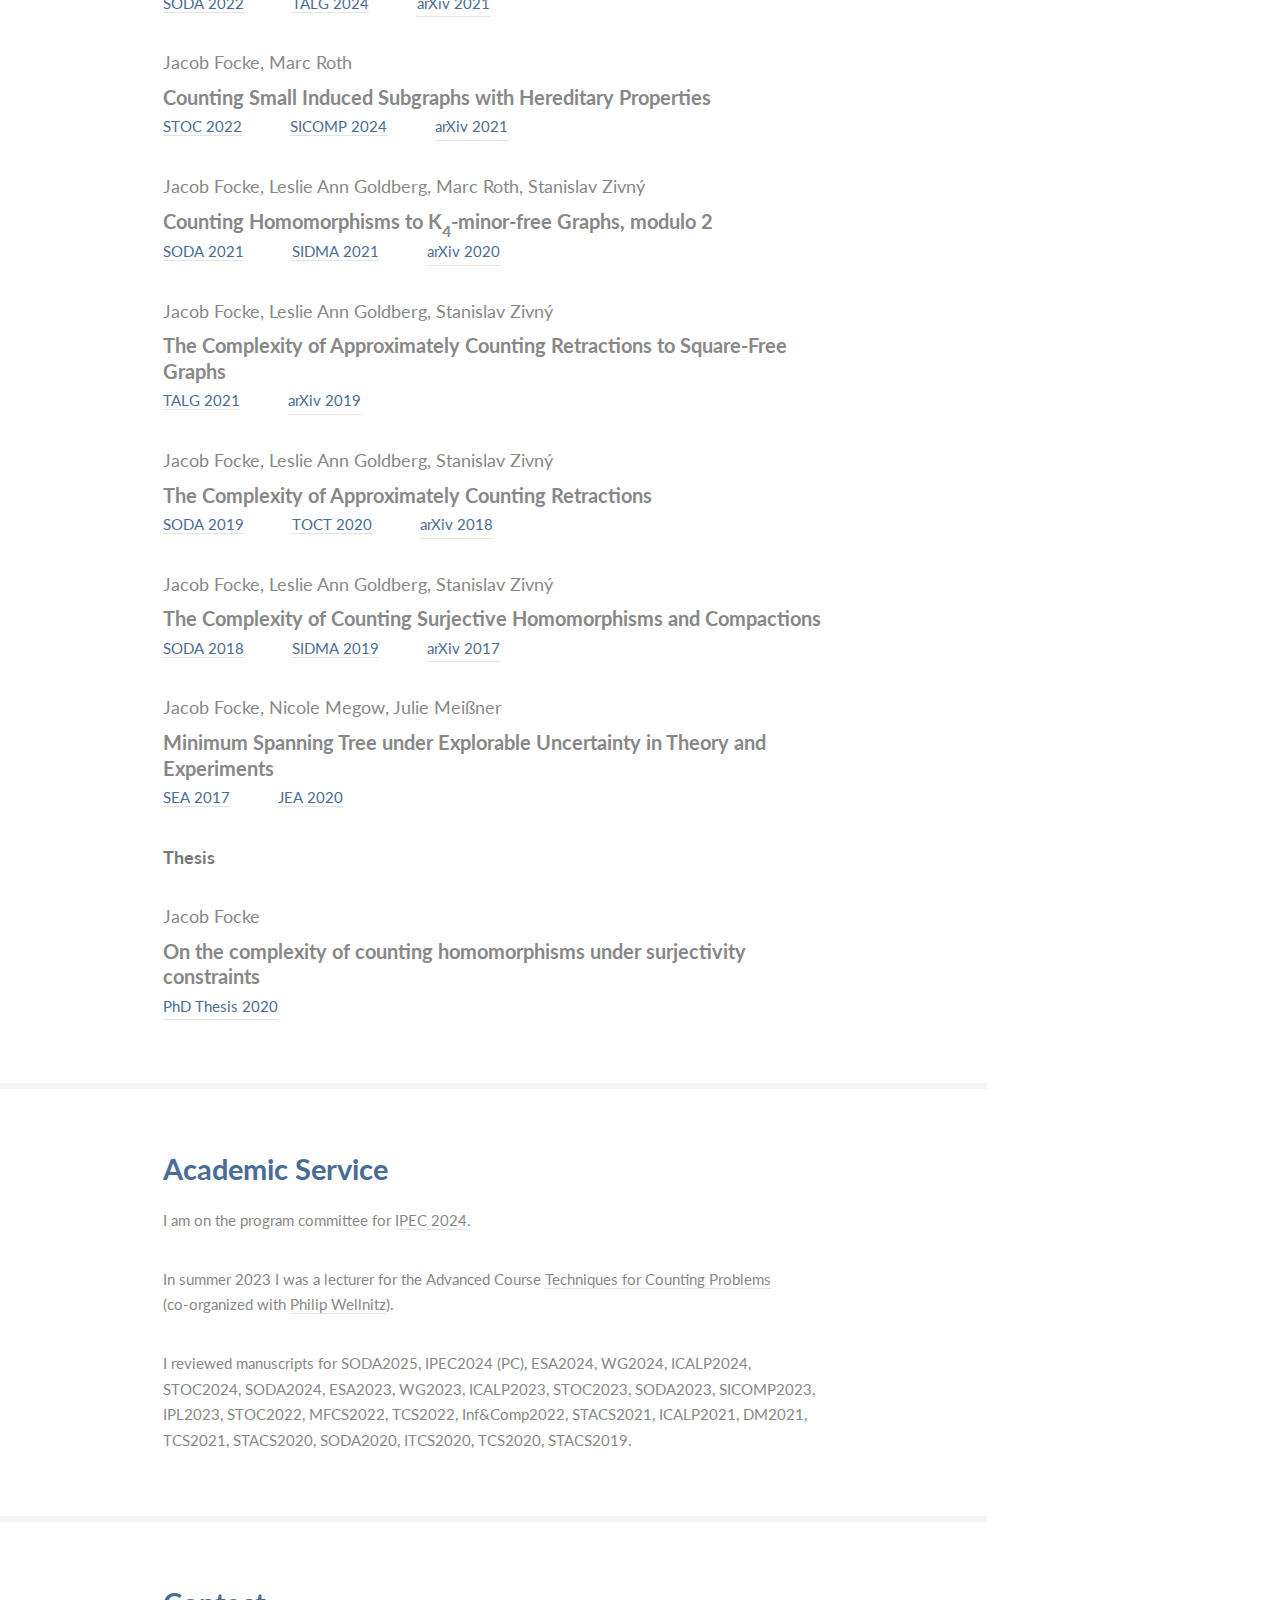
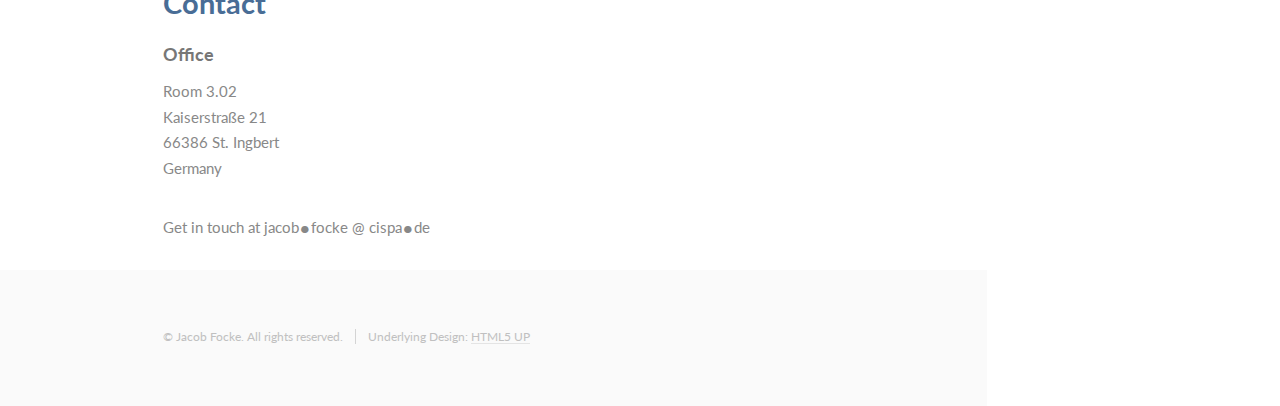
==== commit b19b1187: "TALG Approx CQs" ====
--- a/index.html
+++ b/index.html
@@ -98,6 +98,14 @@
 										<h3>News</h3>
 									</header>
 									<table>
+										<tr align="left">
+											<td>
+												<span class="newsdate">08/2024</span>
+											</td>
+											<td>
+												<!--<a href="https://dl.acm.org/doi/10.1145/3640814" target="_blank">-->TALG paper about approximately counting answers to conjunctive queries (with some extensions, like disequalities), and how tractability relates to the decision problem, to treewidth, and even to fractional hypertreewidth. With <a href="https://www.cs.ox.ac.uk/people/leslieann.goldberg">Leslie Goldberg</a>, <a href="https://www.roth-marc.com/" target="_blank">Marc Roth</a> and <a href="https://www.cs.ox.ac.uk/standa.zivny/index.html">Standa Živný</a>.
+											</td>
+										</tr>
 										<tr align="left">
 											<td>
 												<span class="newsdate">06/2024</span>
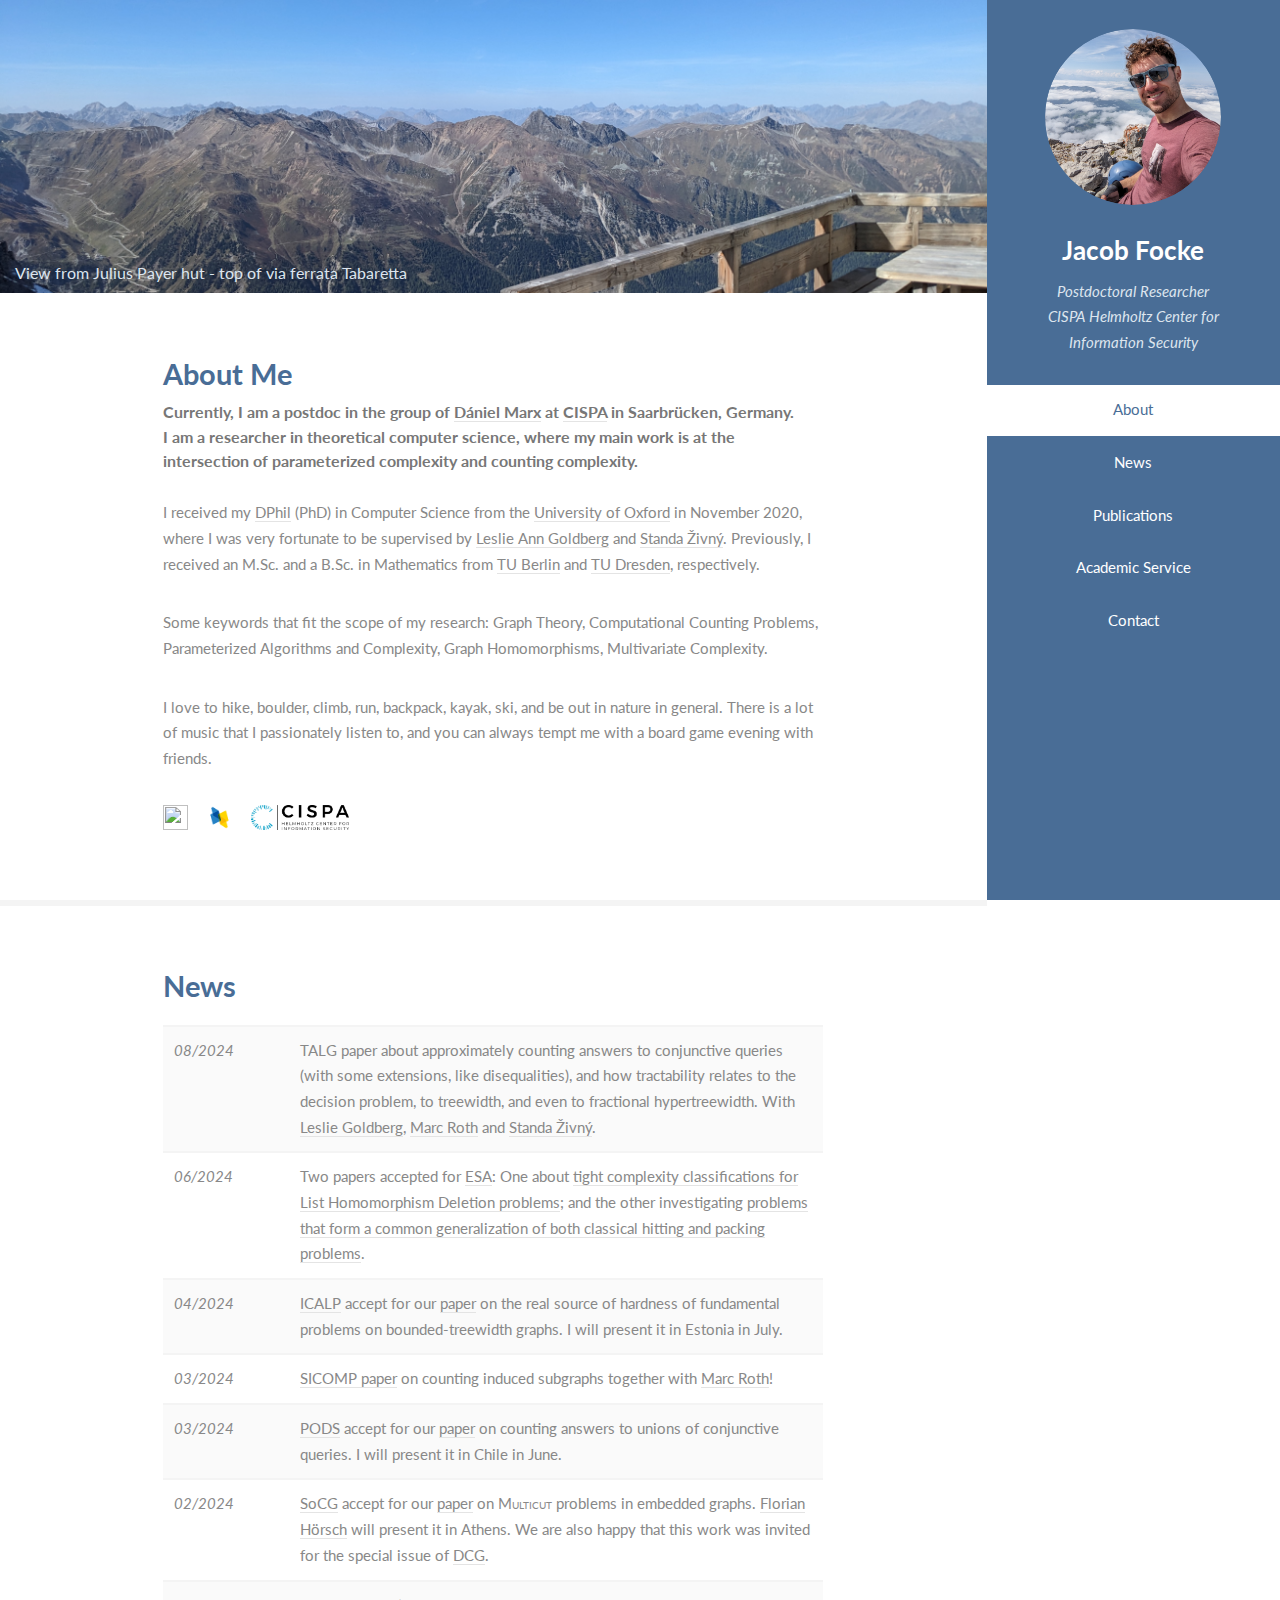
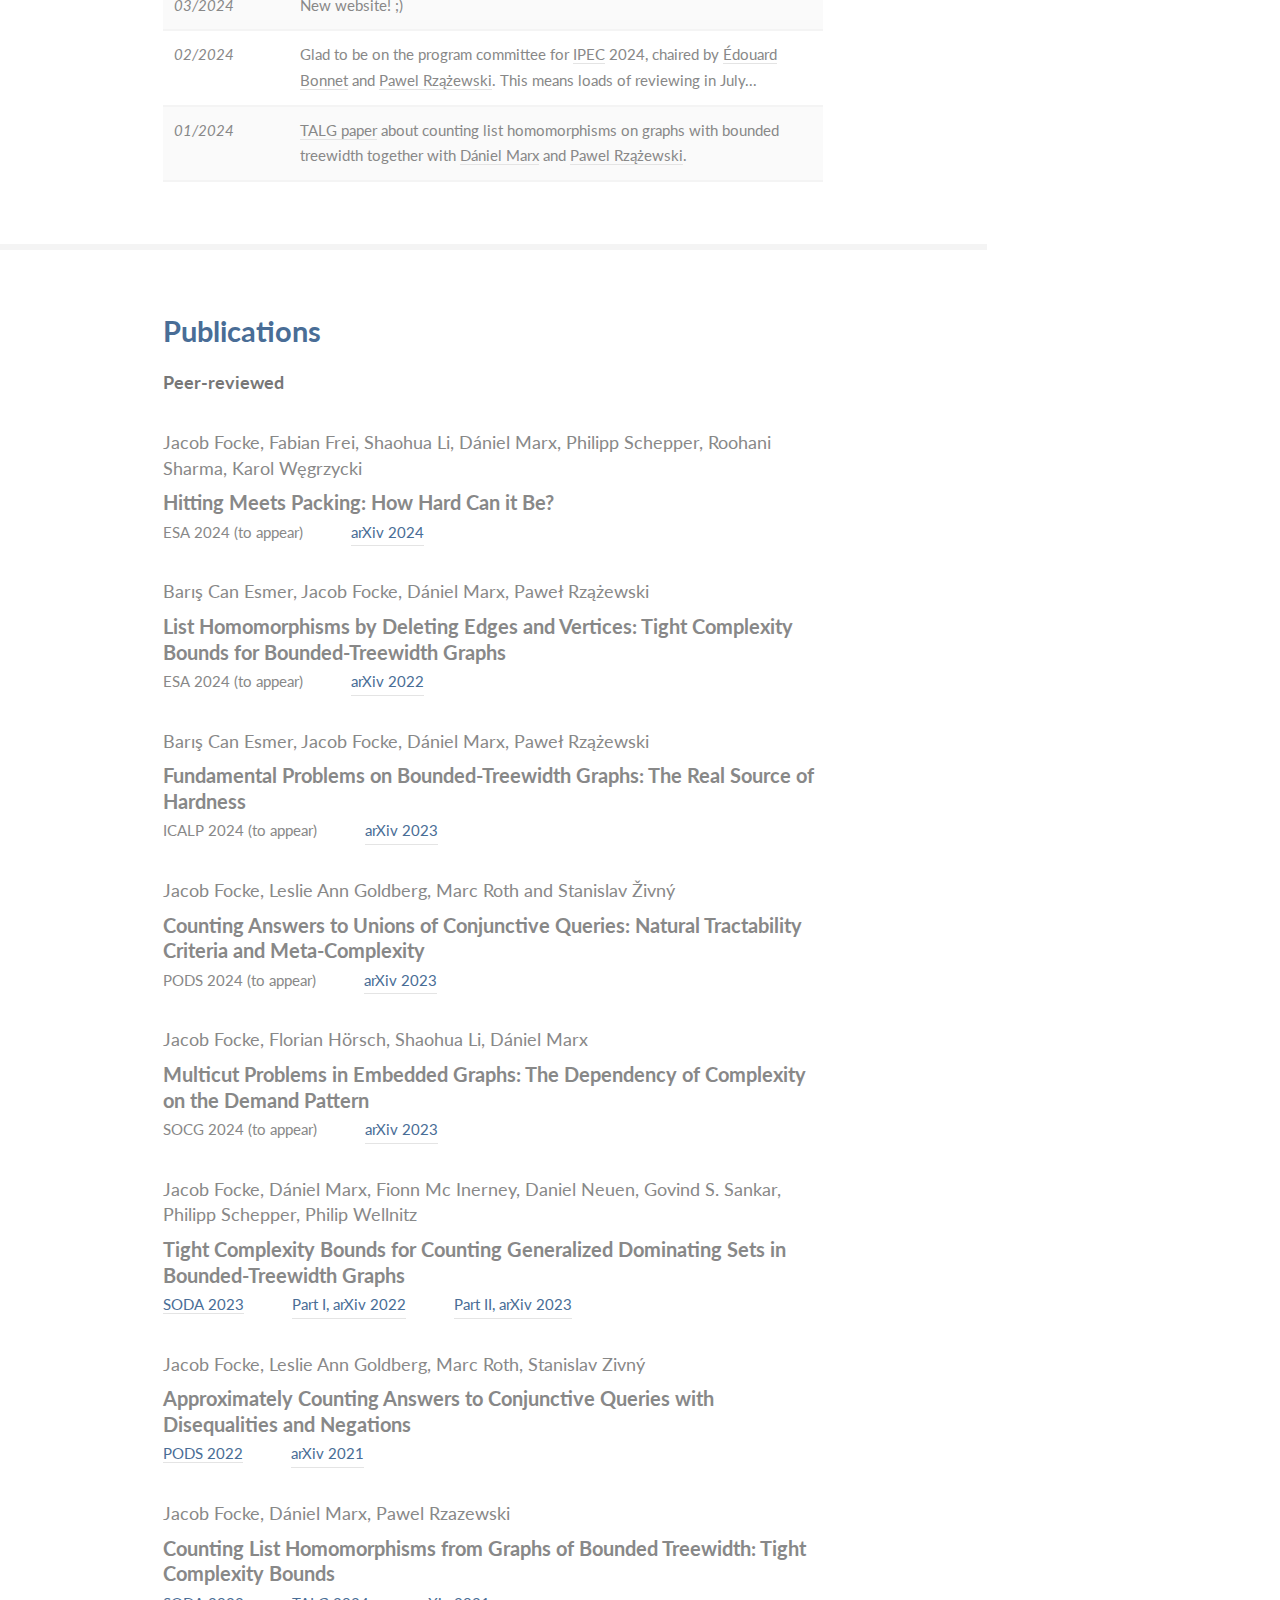
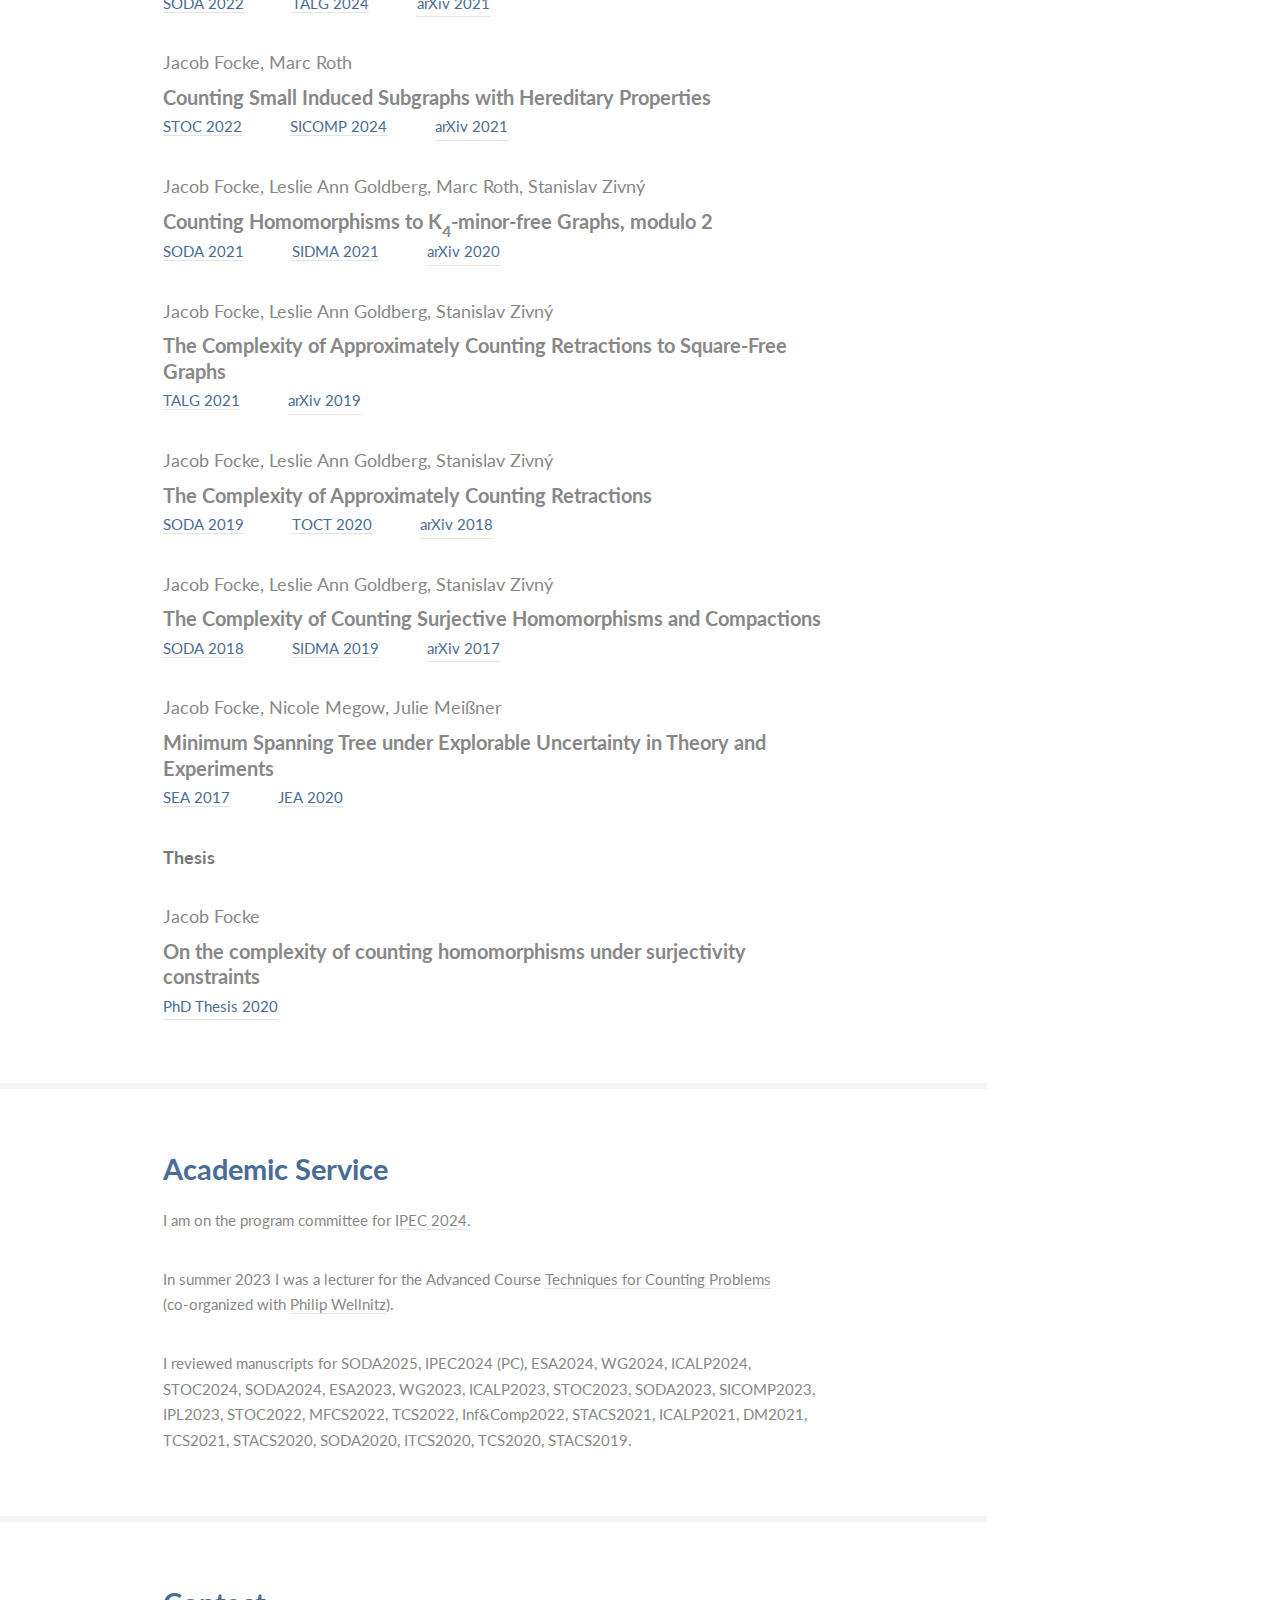
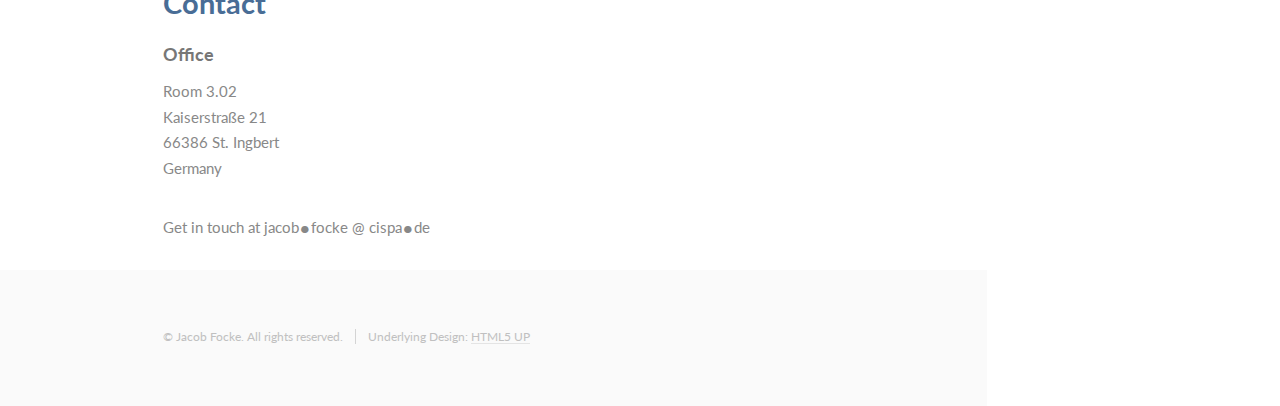
==== commit 7b2f47bb: "profile pic update" ====
--- a/index.html
+++ b/index.html
@@ -19,7 +19,7 @@
 		<!-- Header -->
 			<section id="header">
 				<header>
-					<span class="image avatar"><img src="images/jpic.jpg" alt="" /></span>
+					<span class="image avatar"><img src="images/jpic2.jpg" alt="" /></span>
 					<h1 id="logo"><a href="#">Jacob Focke</a></h1>
 					<p>Postdoctoral Researcher<br />
 					CISPA Helmholtz Center for Information Security </p>
@@ -56,7 +56,7 @@
 									<header class="major">
 										<h3>About Me</h3>
 										<p>Currently, I am a postdoc in the group of <a href="https://cispa.de/en/people/c01dama">Dániel Marx</a> at <a href="https://cispa.de">CISPA</a> in Saarbrücken, Germany.<br/>
-										I am doing research in theoretical computer science, where my main work is at the intersection of parameterized complexity and counting complexity.</p>
+										I am a researcher in theoretical computer science, where my main work is at the intersection of parameterized complexity and counting complexity.</p>
 									</header>
 									<p>I received my <a href="https://www.ox.ac.uk/admissions/graduate/courses/dphil-computer-science">DPhil</a> (PhD) in Computer Science from the <a href="https://www.ox.ac.uk/">University of Oxford</a> in November 2020, where I was very fortunate to be supervised by <a href="https://www.cs.ox.ac.uk/people/leslieann.goldberg">Leslie Ann Goldberg</a> and <a href="https://www.cs.ox.ac.uk/standa.zivny/index.html">Standa Živný</a>. Previously, I received an M.Sc. and a B.Sc. in Mathematics from <a href="https://www.tu.berlin">TU Berlin</a> and <a href="https://tu-dresden.de">TU Dresden</a>, respectively.
 									</p>
@@ -111,8 +111,8 @@
 												<span class="newsdate">06/2024</span>
 											</td>
 											<td>
-												Two papers accepted for <a href="https://algo-conference.org/2024/esa" target="_blank">ESA</a>: <a
-													href="https://arxiv.org/abs/2210.10677" target="_blank">One</a> about tight complexity classifications for List Homomorphism Deletion problems; and the <a href="https://arxiv.org/abs/2402.14927" target="_blank">other</a> investigating problems that form a common generalization of both classical hitting and packing problems.
+												Two papers accepted for <a href="https://algo-conference.org/2024/esa" target="_blank">ESA</a>: One about <a
+													href="https://arxiv.org/abs/2210.10677" target="_blank">tight complexity classifications for List Homomorphism Deletion problems</a>; and the other investigating <a href="https://arxiv.org/abs/2402.14927" target="_blank">problems that form a common generalization of both classical hitting and packing problems</a>.
 											</td>
 										</tr>
 										<tr align="left">
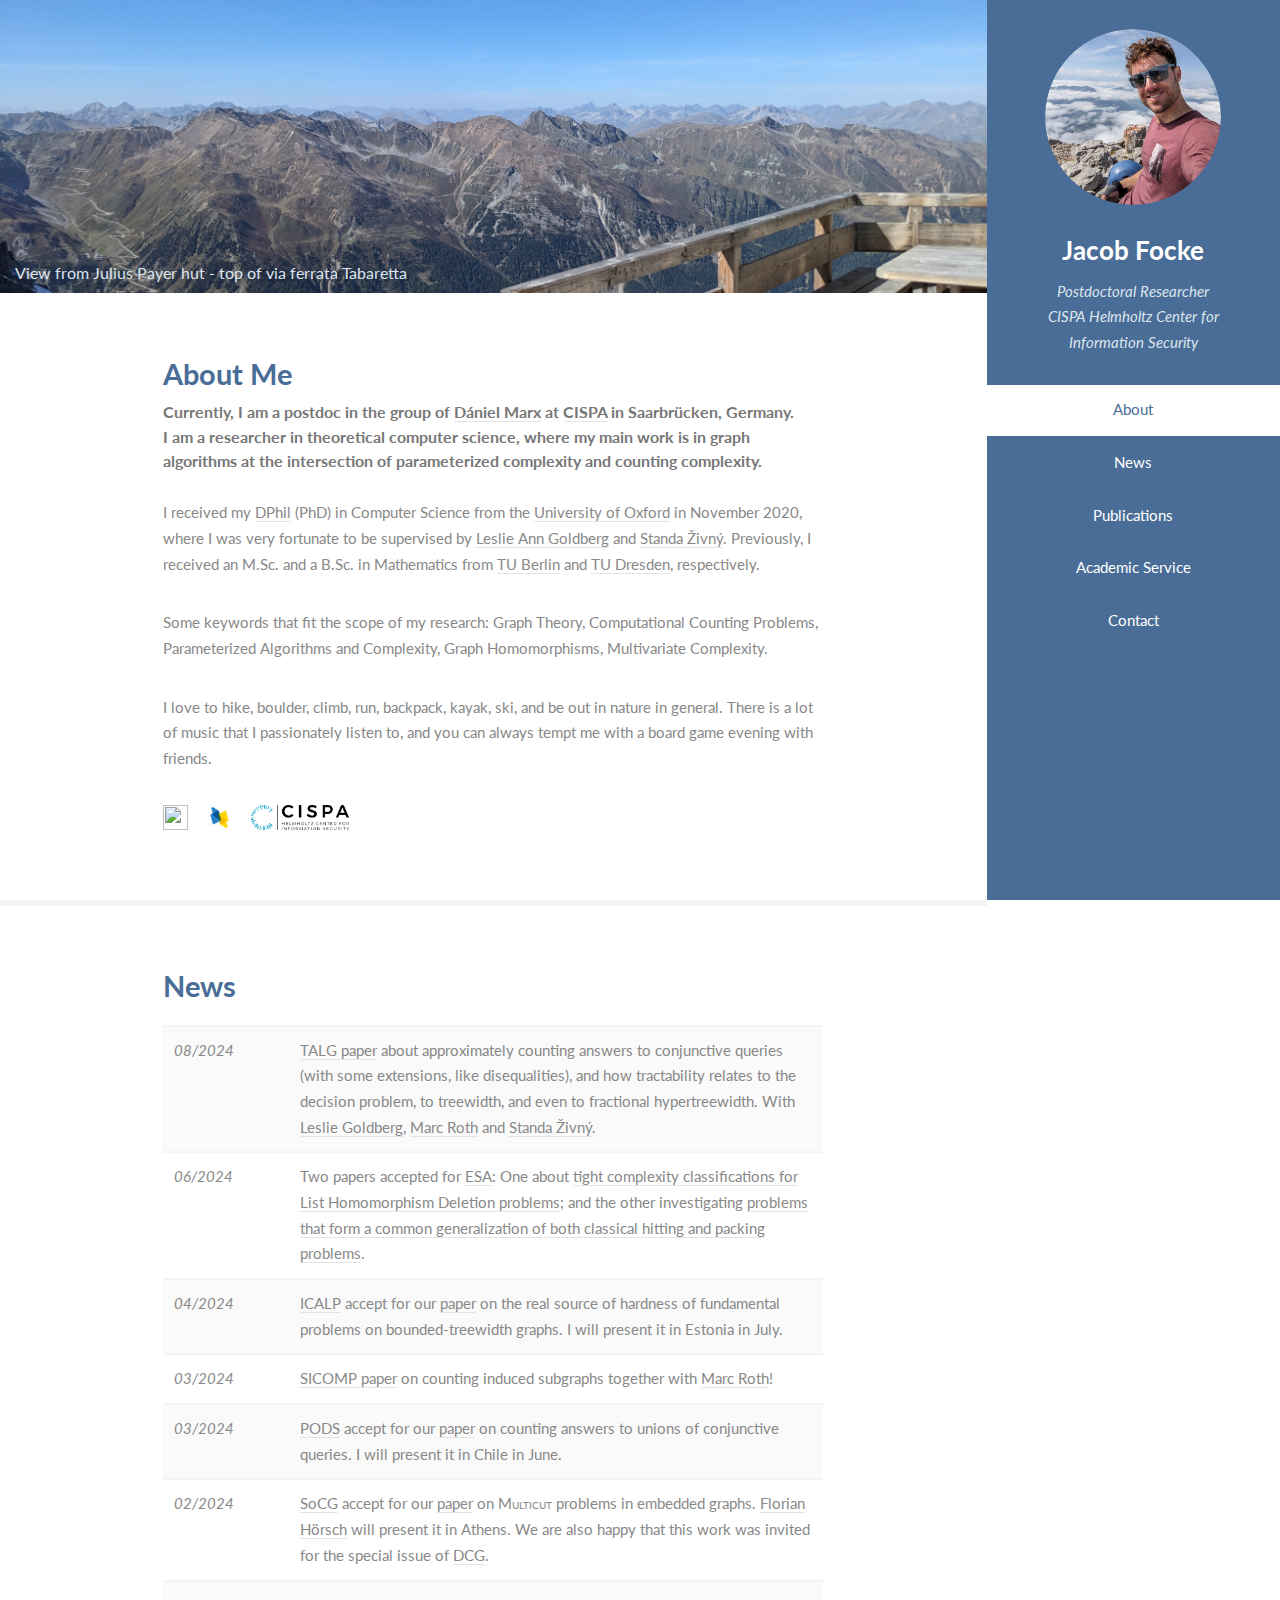
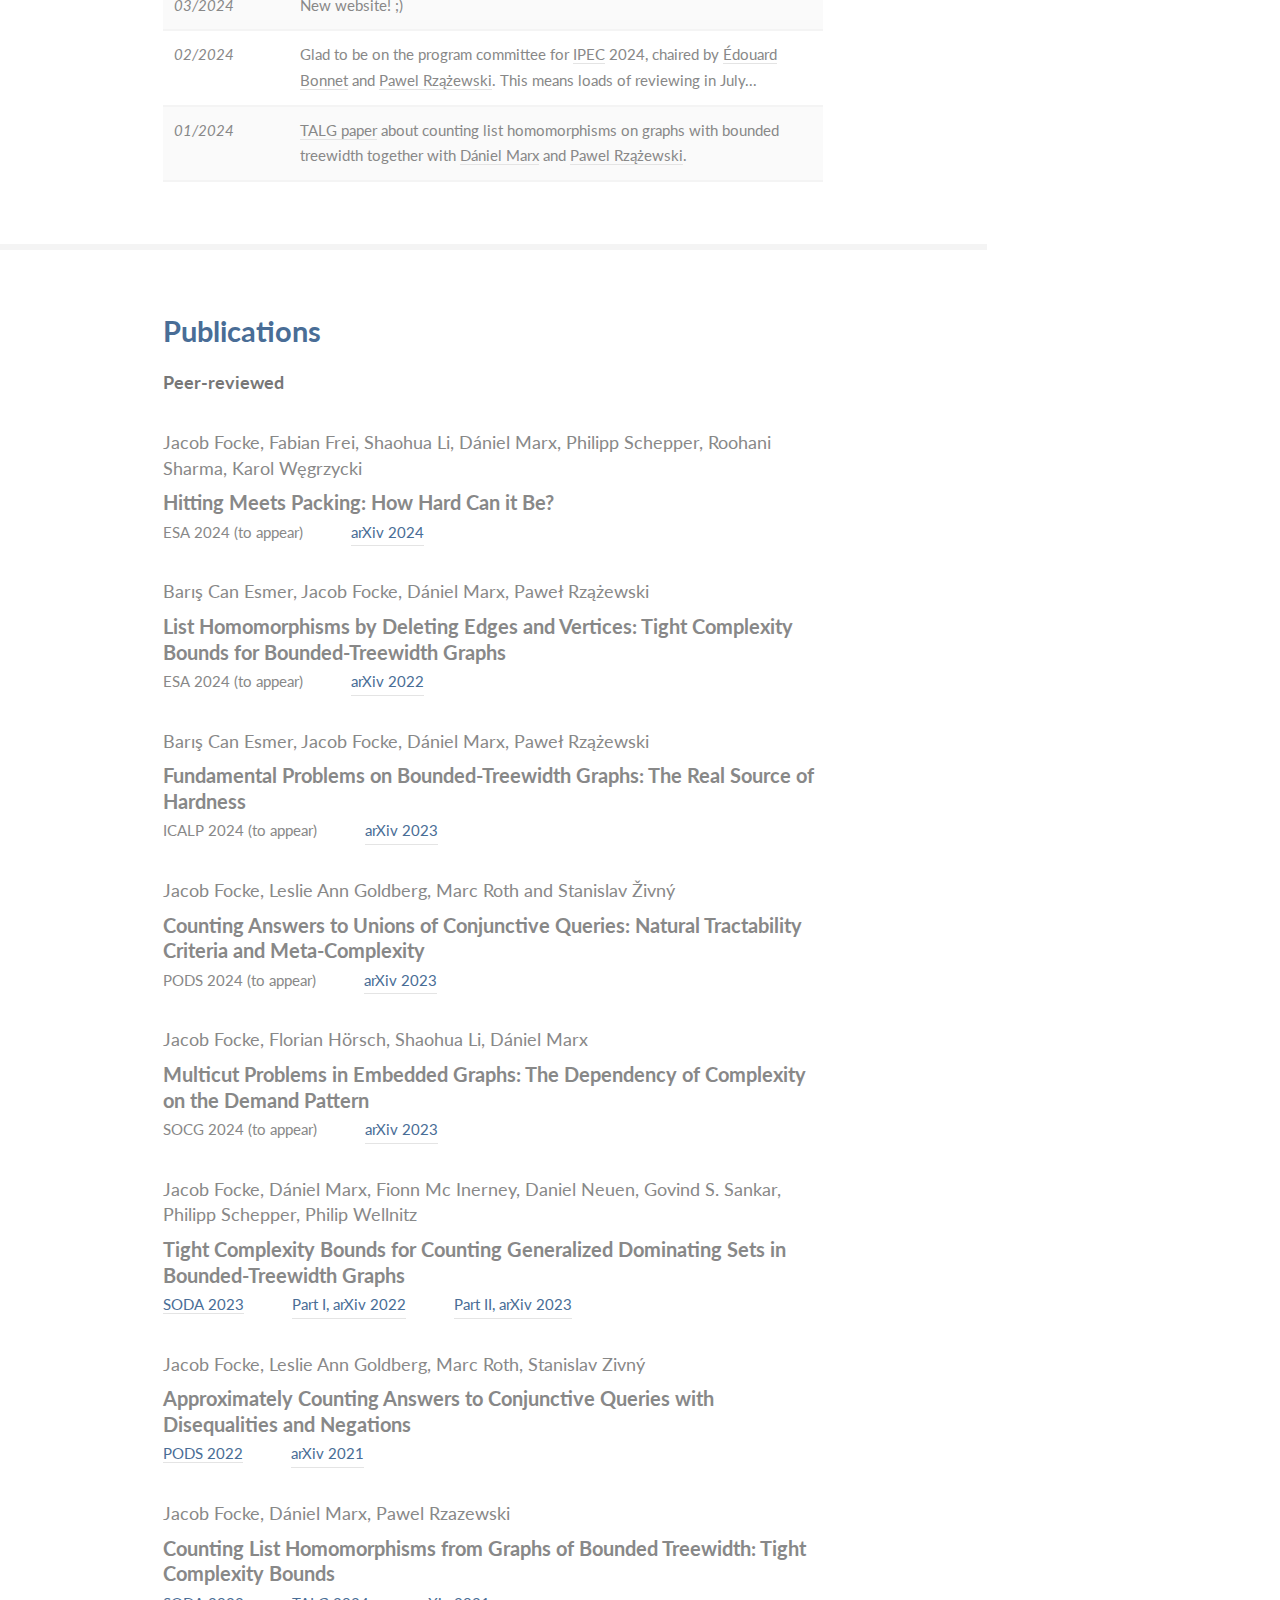
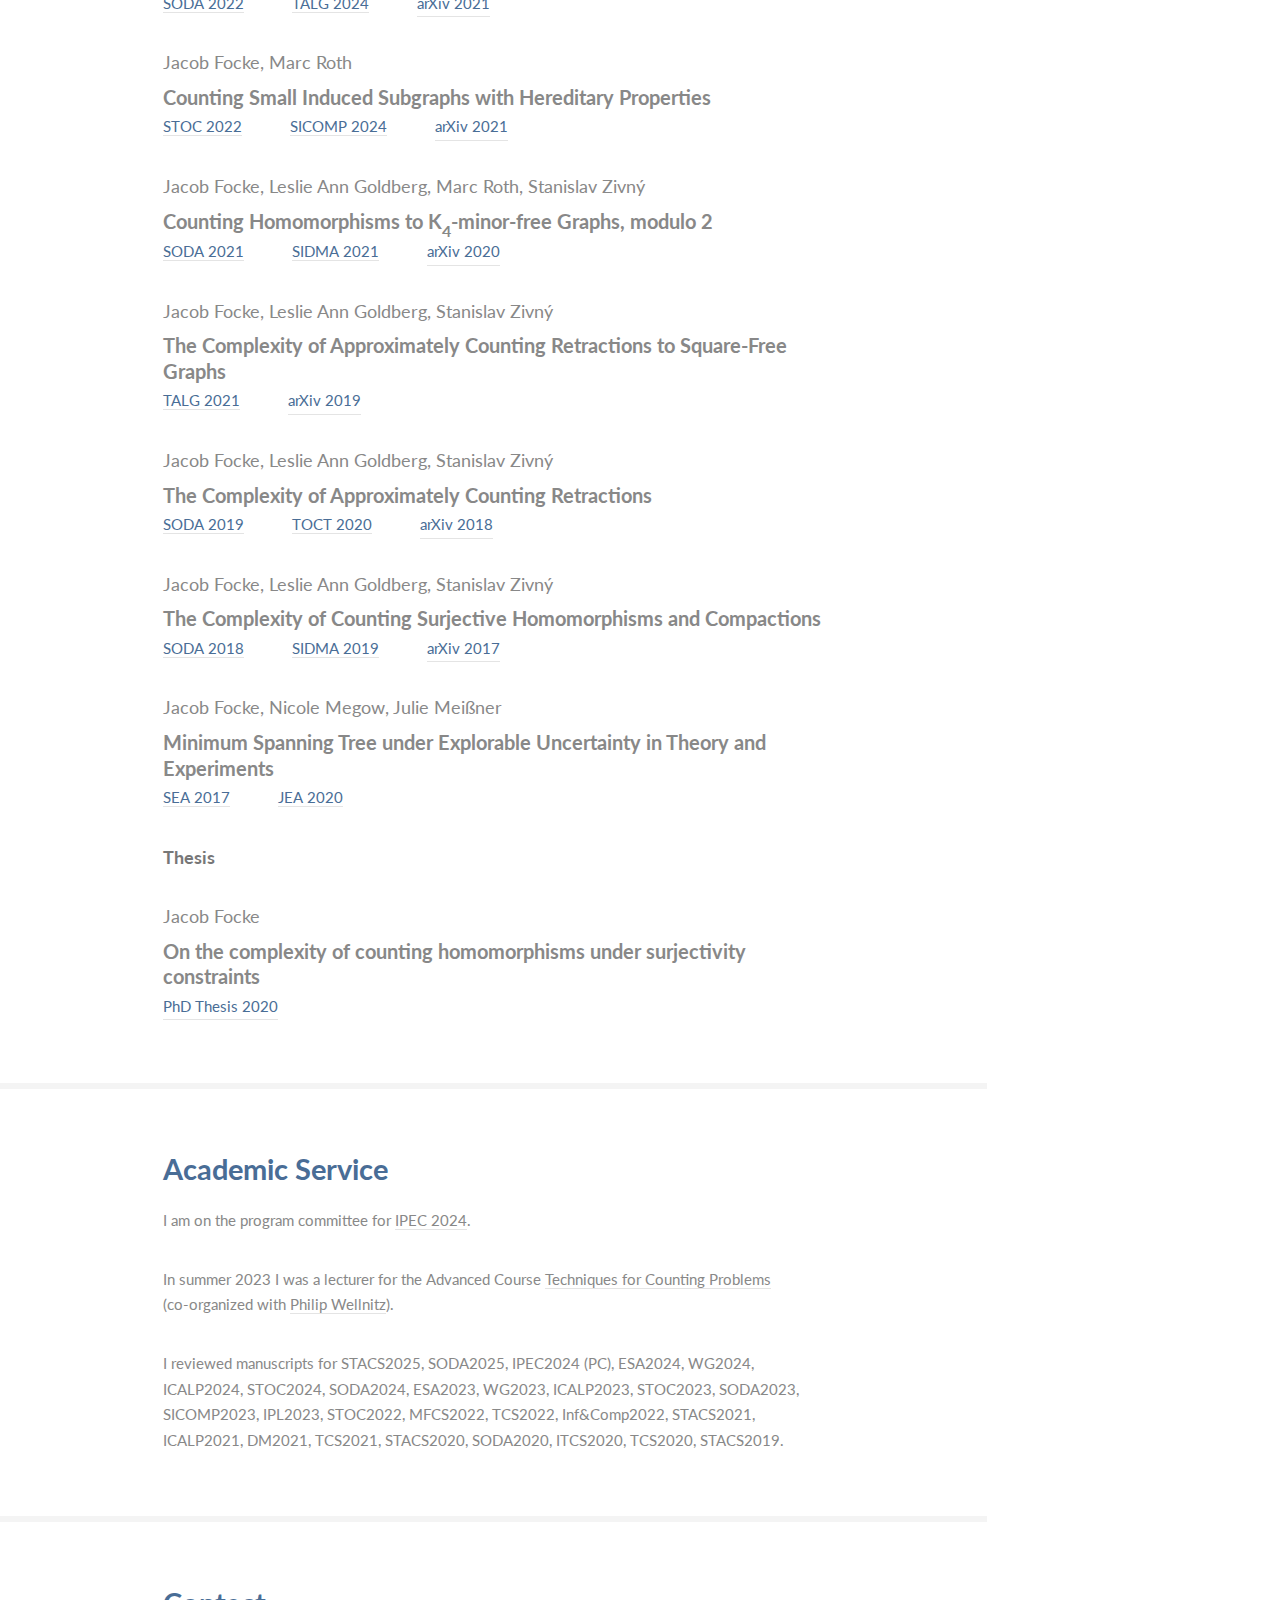
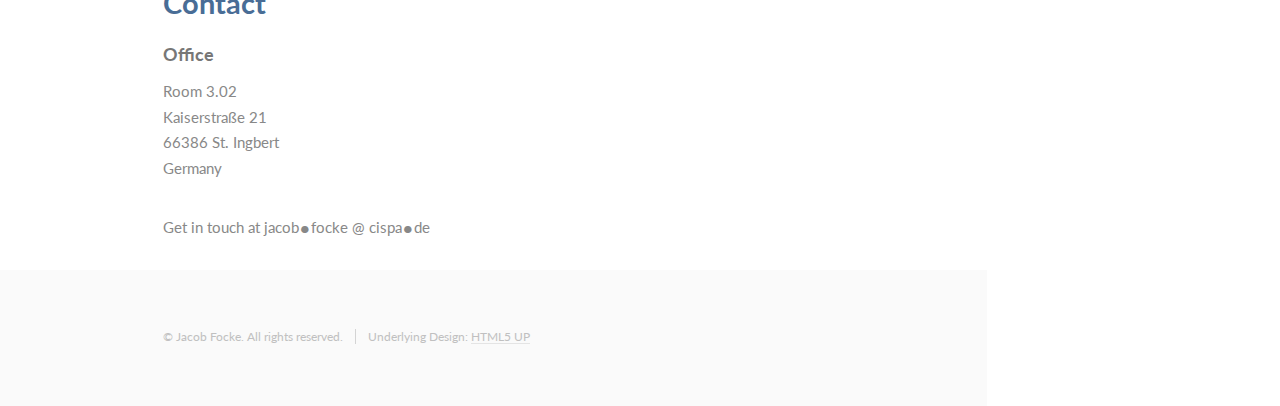
==== commit f48bee89: "Approx ECQs Talg link" ====
--- a/index.html
+++ b/index.html
@@ -56,7 +56,7 @@
 									<header class="major">
 										<h3>About Me</h3>
 										<p>Currently, I am a postdoc in the group of <a href="https://cispa.de/en/people/c01dama">Dániel Marx</a> at <a href="https://cispa.de">CISPA</a> in Saarbrücken, Germany.<br/>
-										I am a researcher in theoretical computer science, where my main work is at the intersection of parameterized complexity and counting complexity.</p>
+										I am a researcher in theoretical computer science, where my main work is in graph algorithms at the intersection of parameterized complexity and counting complexity.</p>
 									</header>
 									<p>I received my <a href="https://www.ox.ac.uk/admissions/graduate/courses/dphil-computer-science">DPhil</a> (PhD) in Computer Science from the <a href="https://www.ox.ac.uk/">University of Oxford</a> in November 2020, where I was very fortunate to be supervised by <a href="https://www.cs.ox.ac.uk/people/leslieann.goldberg">Leslie Ann Goldberg</a> and <a href="https://www.cs.ox.ac.uk/standa.zivny/index.html">Standa Živný</a>. Previously, I received an M.Sc. and a B.Sc. in Mathematics from <a href="https://www.tu.berlin">TU Berlin</a> and <a href="https://tu-dresden.de">TU Dresden</a>, respectively.
 									</p>
@@ -103,7 +103,7 @@
 												<span class="newsdate">08/2024</span>
 											</td>
 											<td>
-												<!--<a href="https://dl.acm.org/doi/10.1145/3640814" target="_blank">-->TALG paper about approximately counting answers to conjunctive queries (with some extensions, like disequalities), and how tractability relates to the decision problem, to treewidth, and even to fractional hypertreewidth. With <a href="https://www.cs.ox.ac.uk/people/leslieann.goldberg">Leslie Goldberg</a>, <a href="https://www.roth-marc.com/" target="_blank">Marc Roth</a> and <a href="https://www.cs.ox.ac.uk/standa.zivny/index.html">Standa Živný</a>.
+												<a href="https://dl.acm.org/doi/10.1145/3689634" target="_blank">TALG paper</a> about approximately counting answers to conjunctive queries (with some extensions, like disequalities), and how tractability relates to the decision problem, to treewidth, and even to fractional hypertreewidth. With <a href="https://www.cs.ox.ac.uk/people/leslieann.goldberg">Leslie Goldberg</a>, <a href="https://www.roth-marc.com/" target="_blank">Marc Roth</a> and <a href="https://www.cs.ox.ac.uk/standa.zivny/index.html">Standa Živný</a>.
 											</td>
 										</tr>
 										<tr align="left">
@@ -422,7 +422,7 @@
 									(co-organized with <a href="https://people.mpi-inf.mpg.de/~wellnitz/">Philip Wellnitz</a>).
 								</p>
 								<p> 
-									I reviewed manuscripts for SODA2025, IPEC2024 (PC), ESA2024, WG2024, ICALP2024, STOC2024, SODA2024, ESA2023, WG2023, ICALP2023, STOC2023, SODA2023, SICOMP2023, IPL2023, STOC2022, MFCS2022, TCS2022, Inf&Comp2022, STACS2021, ICALP2021, DM2021, TCS2021, STACS2020, SODA2020, ITCS2020, TCS2020, STACS2019.
+									I reviewed manuscripts for STACS2025, SODA2025, IPEC2024 (PC), ESA2024, WG2024, ICALP2024, STOC2024, SODA2024, ESA2023, WG2023, ICALP2023, STOC2023, SODA2023, SICOMP2023, IPL2023, STOC2022, MFCS2022, TCS2022, Inf&Comp2022, STACS2021, ICALP2021, DM2021, TCS2021, STACS2020, SODA2020, ITCS2020, TCS2020, STACS2019.
 								</p>
 							</div>
 						</section>
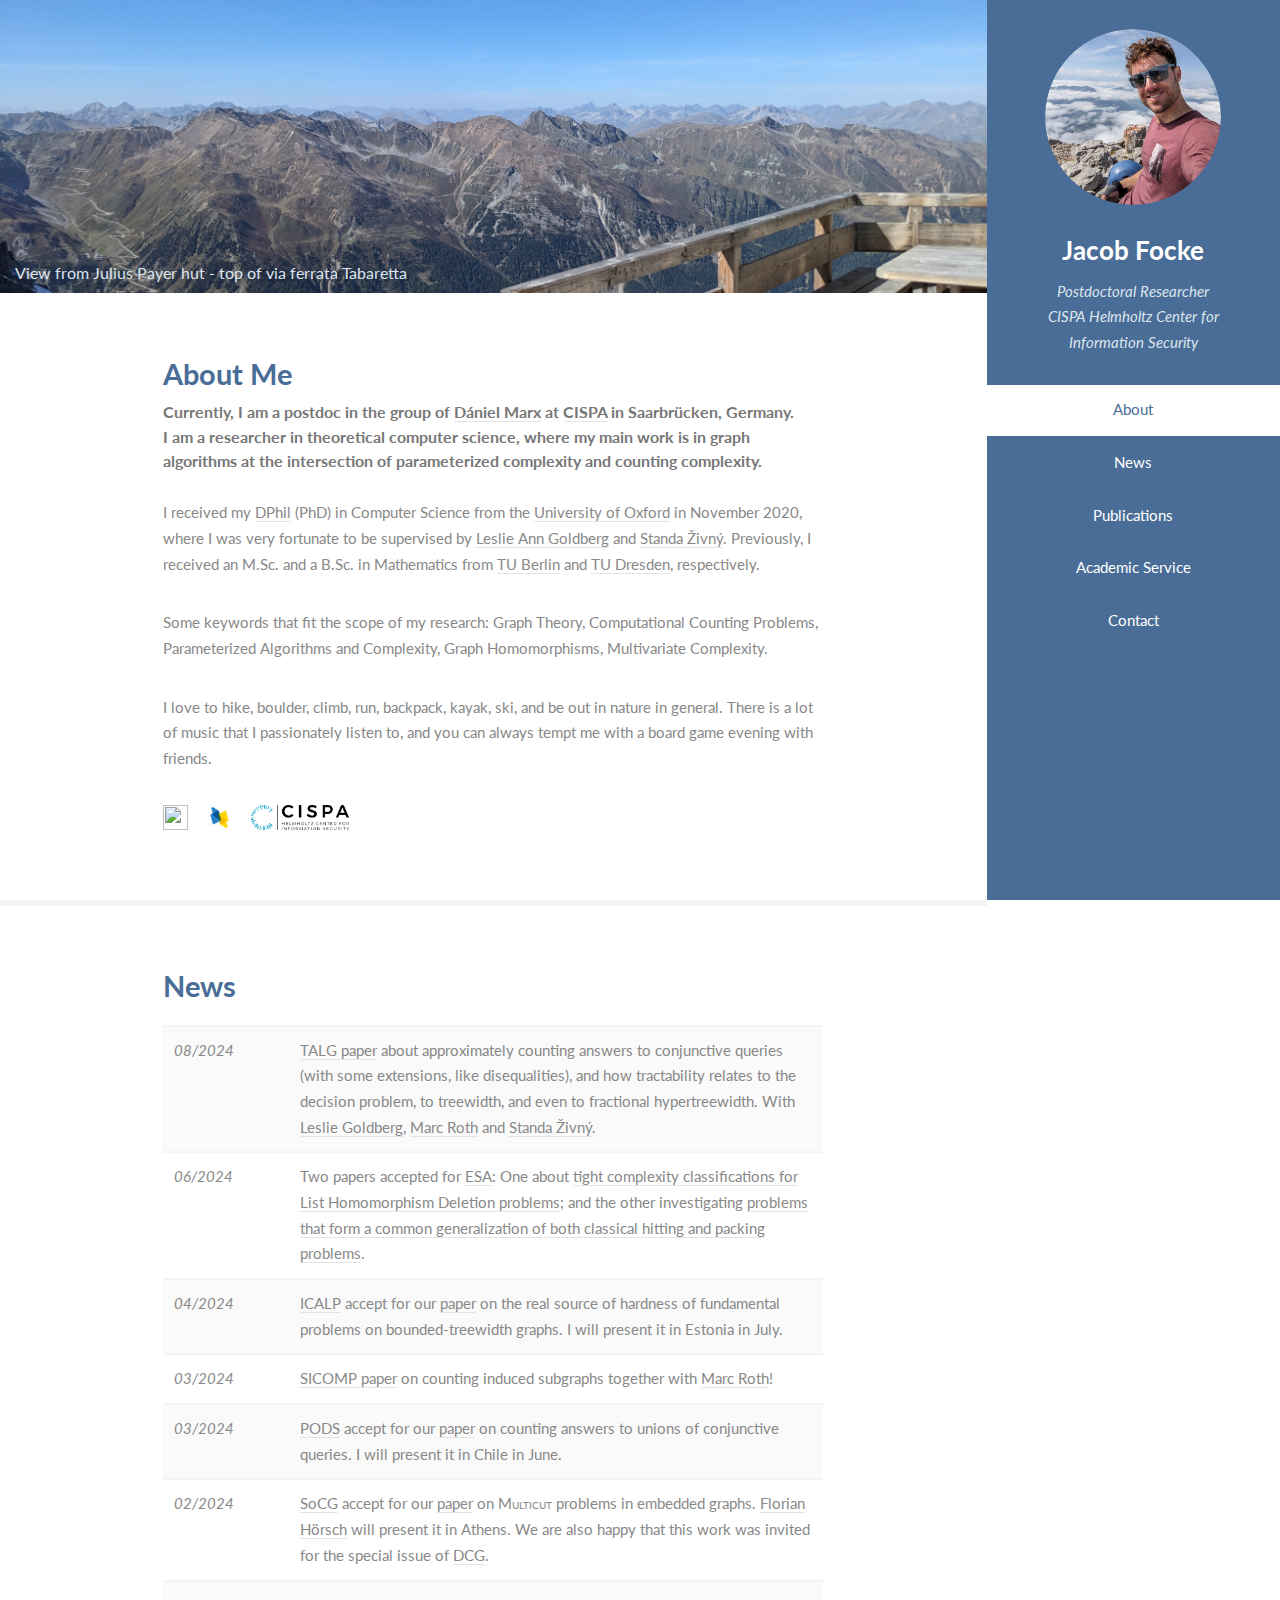
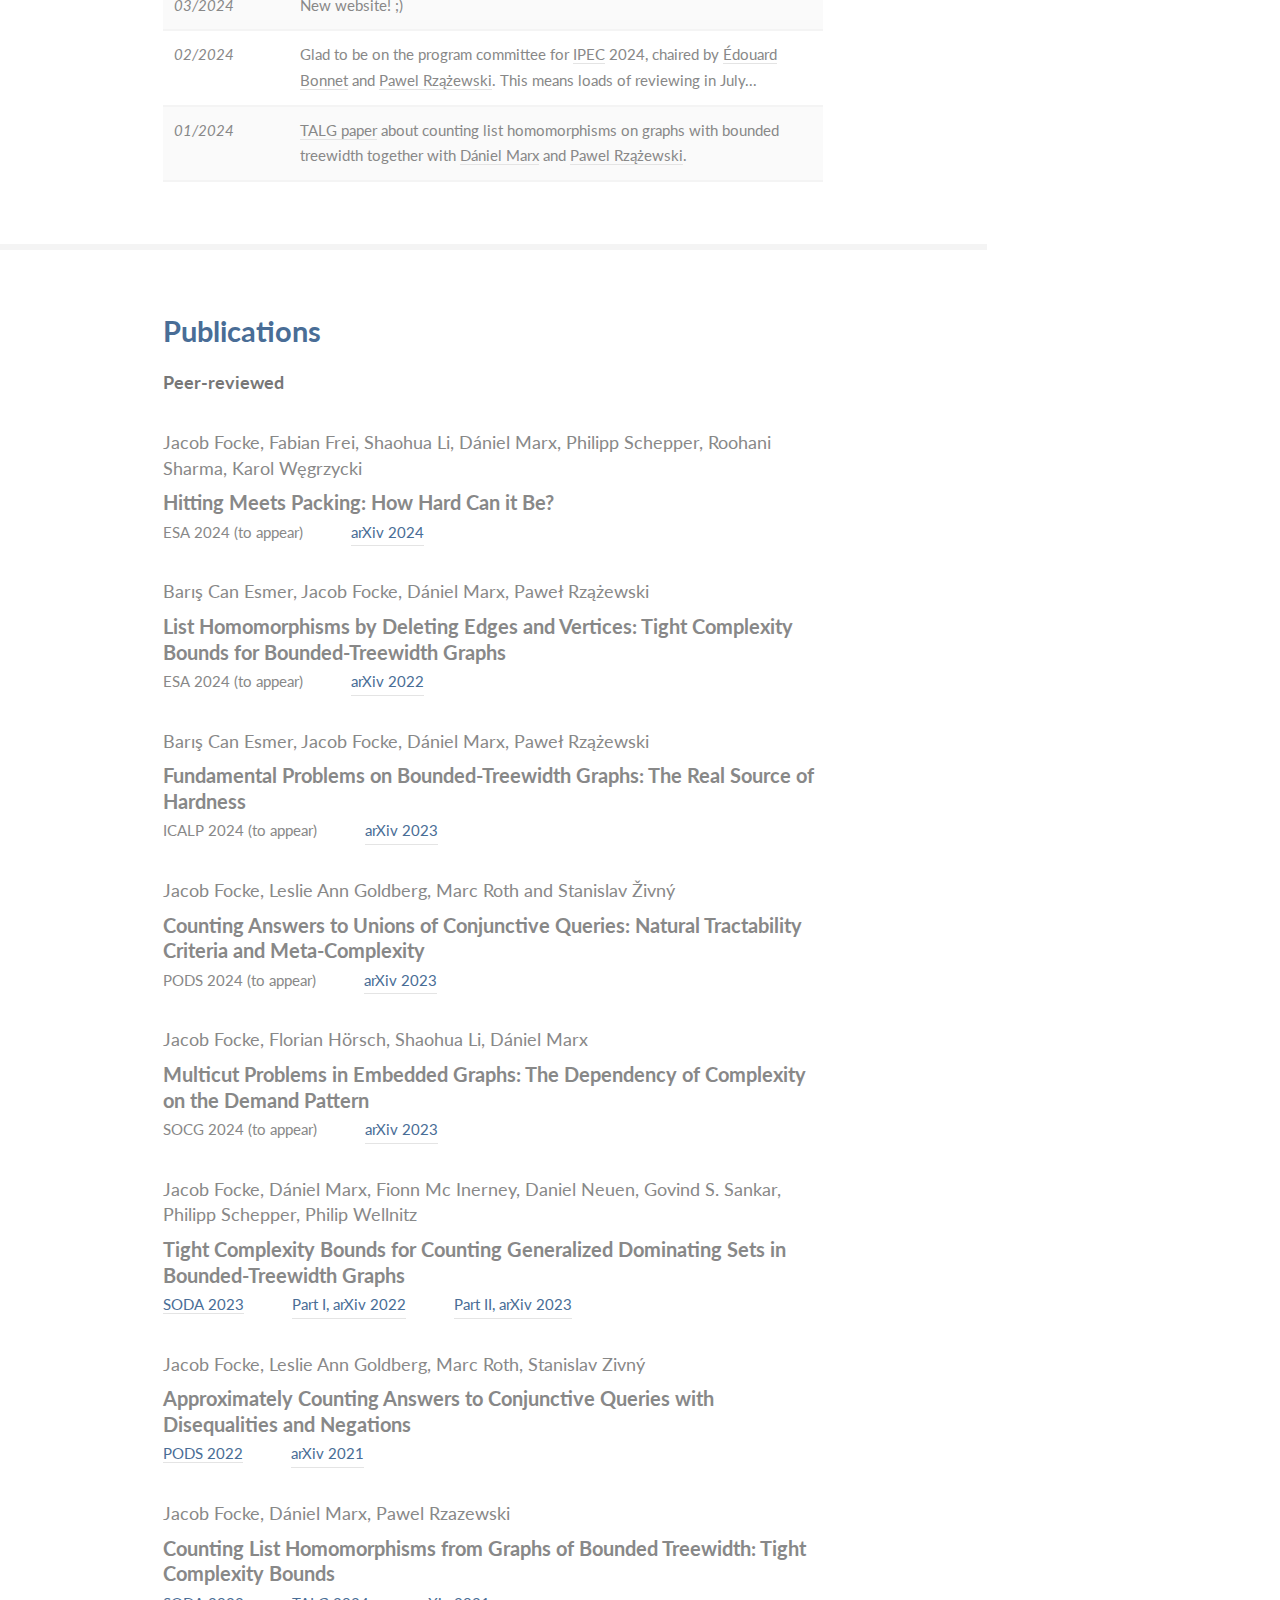
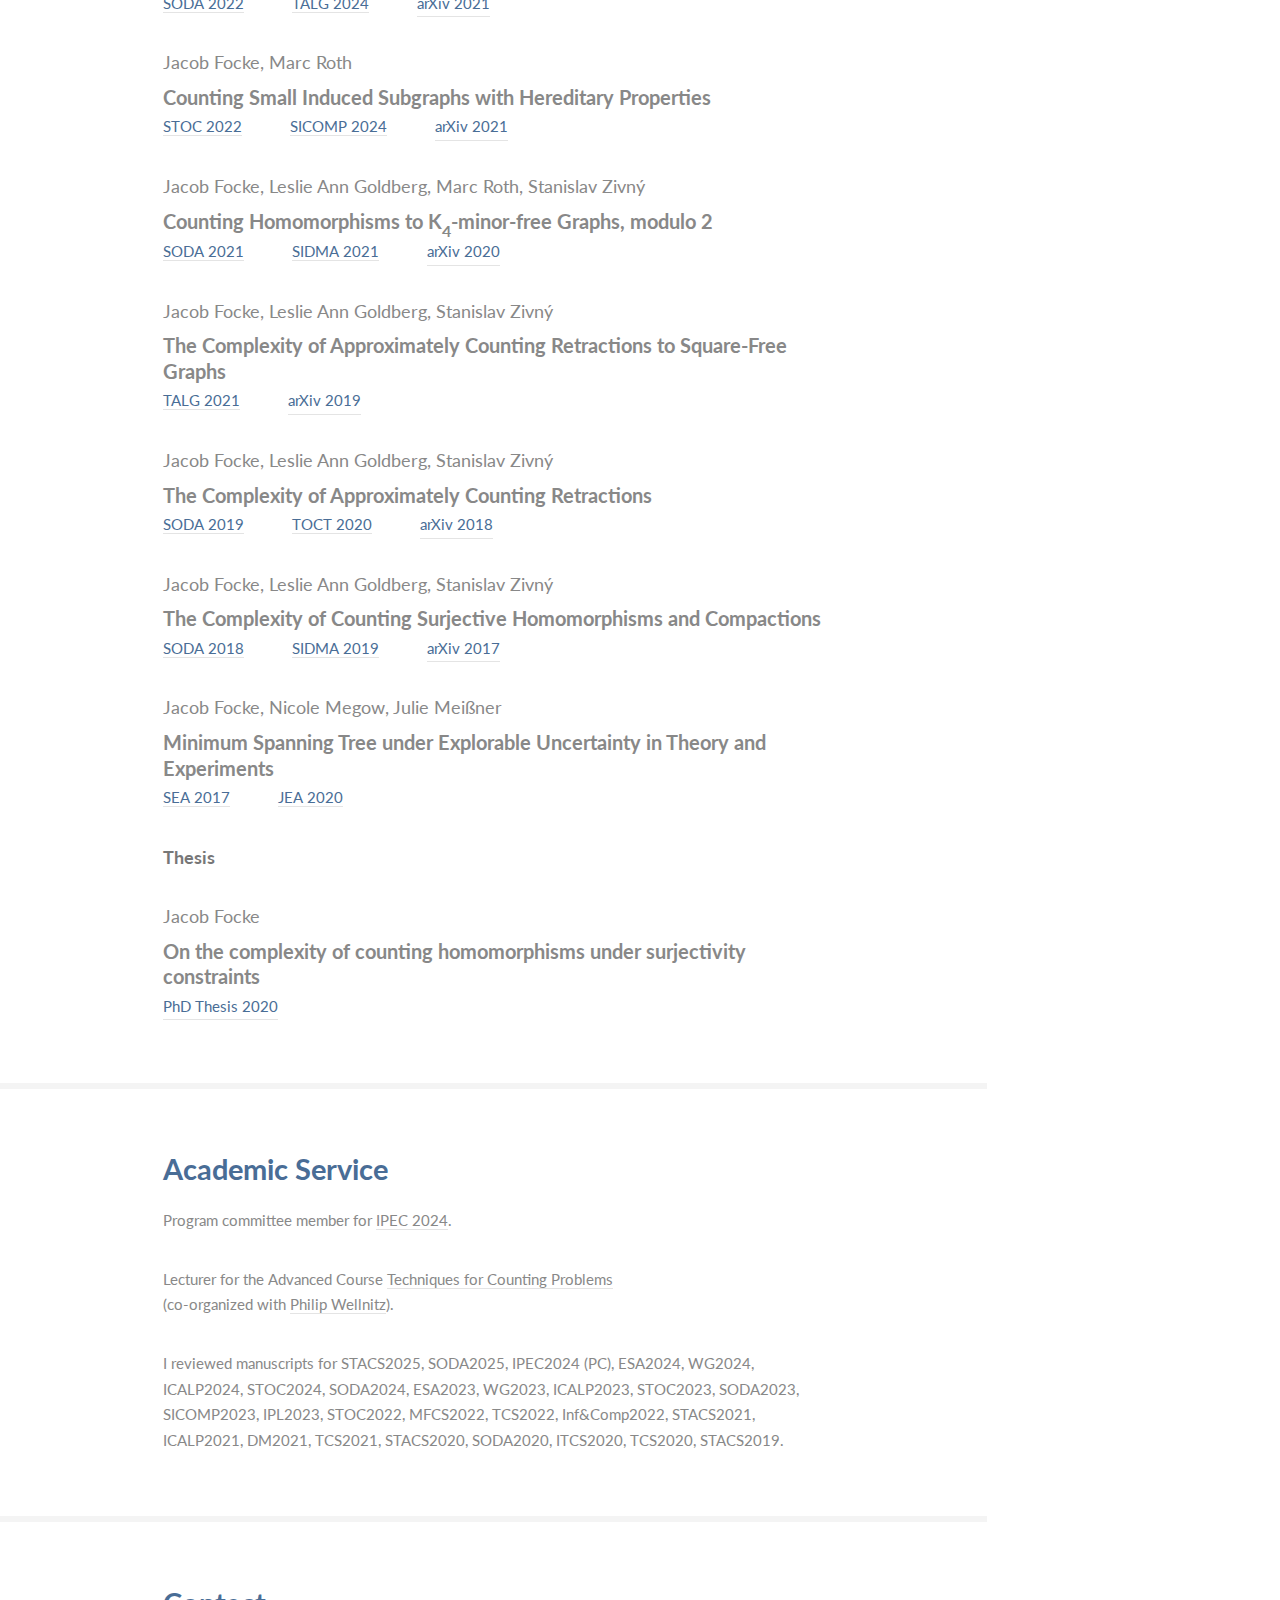
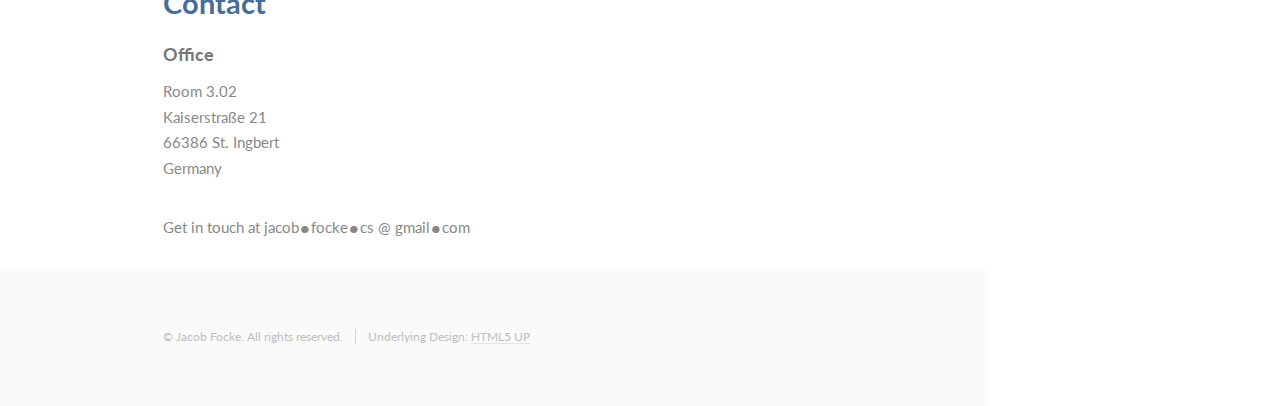
==== commit 7c69a53e: "email update" ====
--- a/index.html
+++ b/index.html
@@ -415,10 +415,10 @@
 									<h3>Academic Service</h3>
 								</header>
 								<p> 
-									I am on the program committee for <a href="https://algo-conference.org/2024/ipec">IPEC 2024</a>.
+									Program committee member for <a href="https://algo-conference.org/2024/ipec">IPEC 2024</a>.
 								</p>
 								<p> 
-									In summer 2023 I was a lecturer for the Advanced Course <a href="https://www.mpi-inf.mpg.de/departments/algorithms-complexity/teaching/summer23/counting">Techniques for Counting Problems</a> <br />
+									Lecturer for the Advanced Course <a href="https://www.mpi-inf.mpg.de/departments/algorithms-complexity/teaching/summer23/counting">Techniques for Counting Problems</a> <br />
 									(co-organized with <a href="https://people.mpi-inf.mpg.de/~wellnitz/">Philip Wellnitz</a>).
 								</p>
 								<p> 
@@ -440,7 +440,7 @@
 									66386 St. Ingbert <br />
 									Germany	</p>
 								
-									<span class="dummy">Get in touch at jacob</span><span class="dot">•</span><span class="dummy">focke @ </span><span class="dummy" style="display: none" aria-hidden="true">DISTRACT THE  BOTS</span>cispa</span><span class="dot">•</span><span class="dummy">de</span>
+									<span class="dummy">Get in touch at jacob</span><span class="dot">•</span><span class="dummy">focke</span><span class="dot">•</span><span class="dummy">cs @ </span><span class="dummy" style="display: none" aria-hidden="true">DISTRACT THE  BOTS</span>gmail</span><span class="dot">•</span><span class="dummy">com</span>
 								</div>
 							</section>
 
